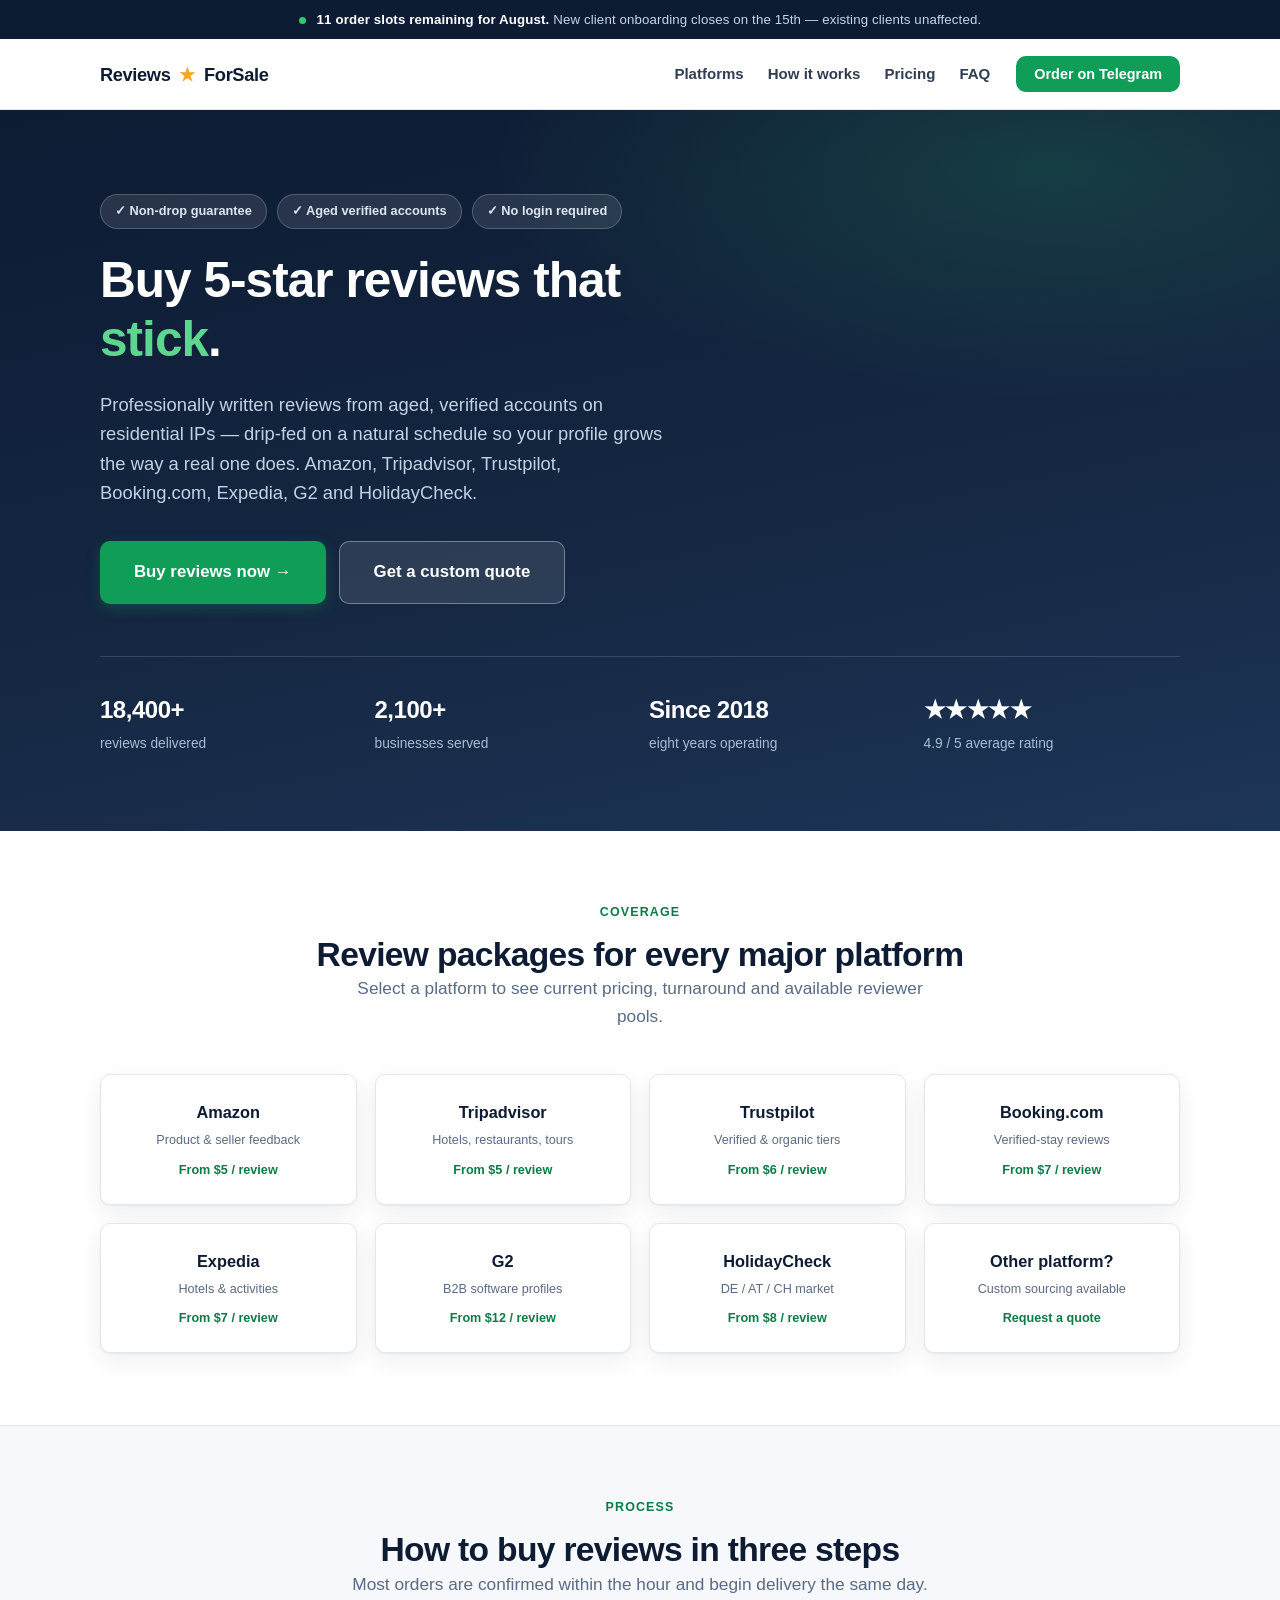
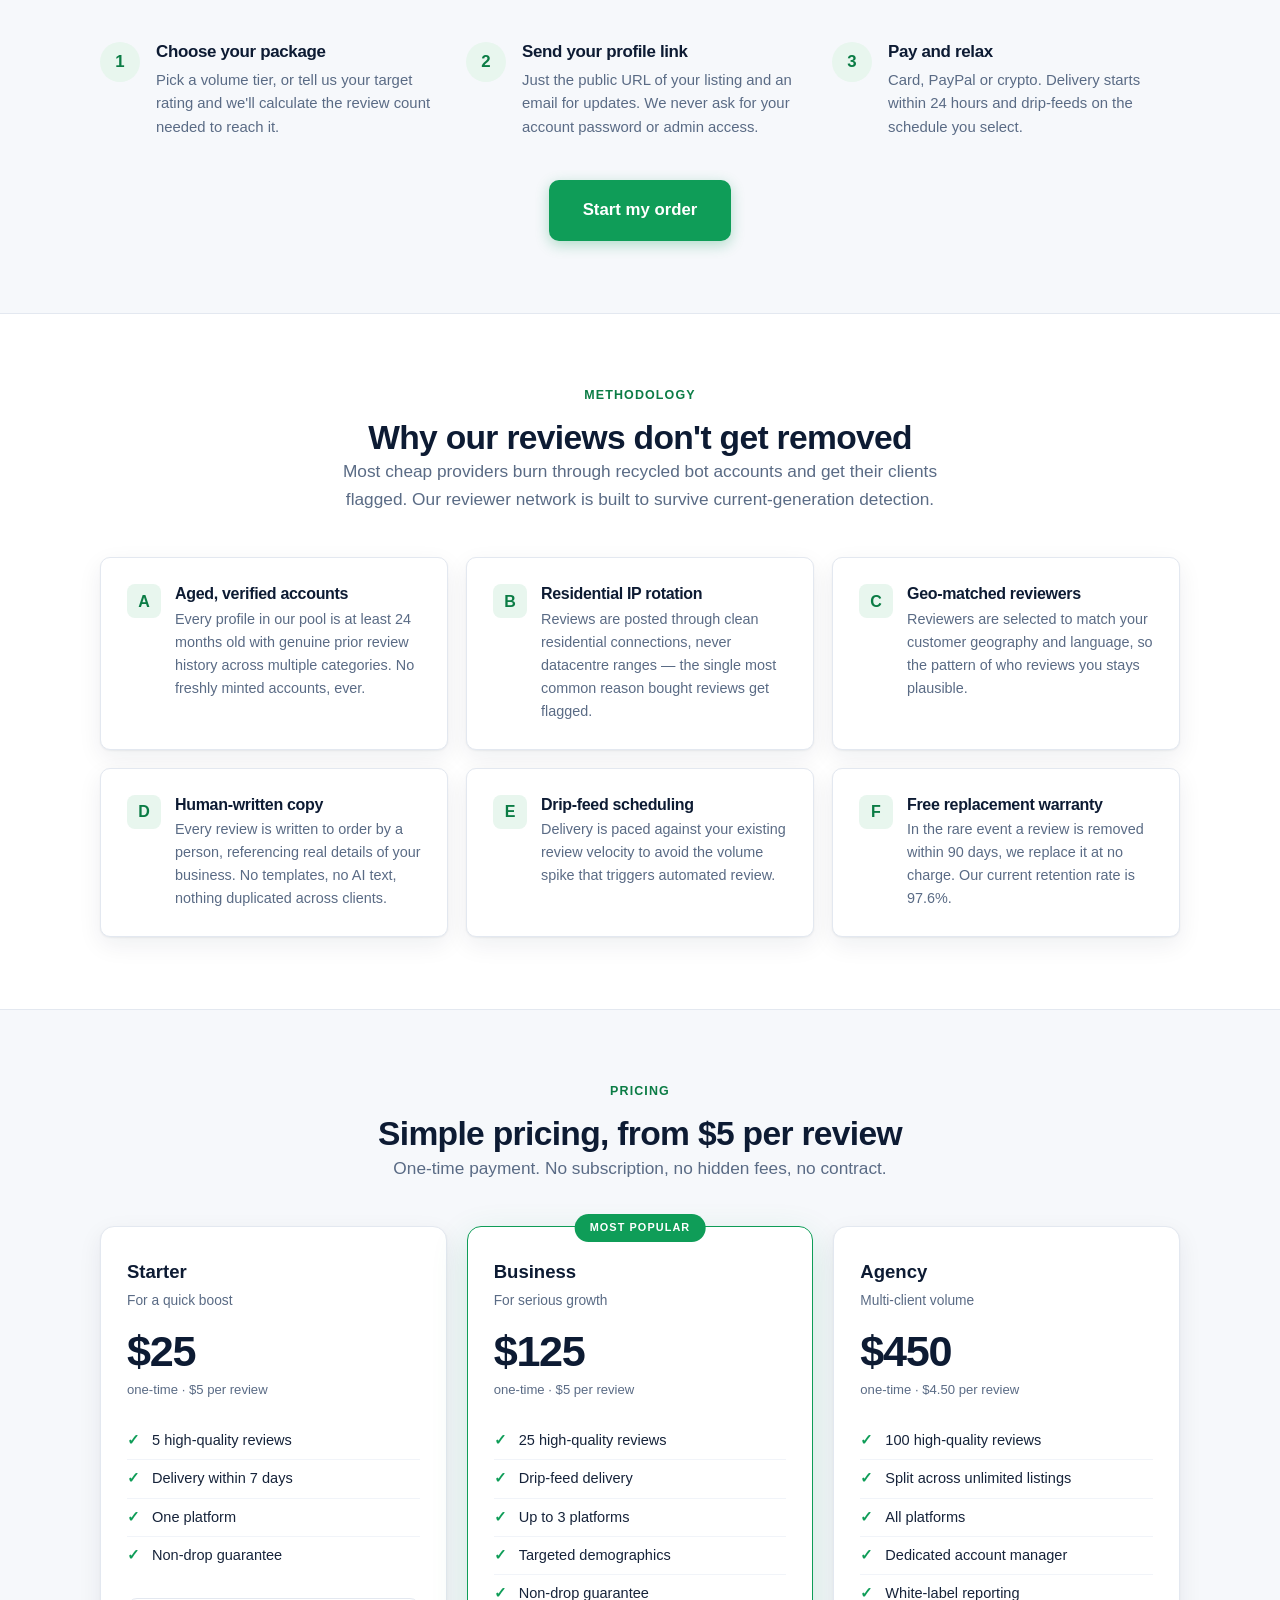
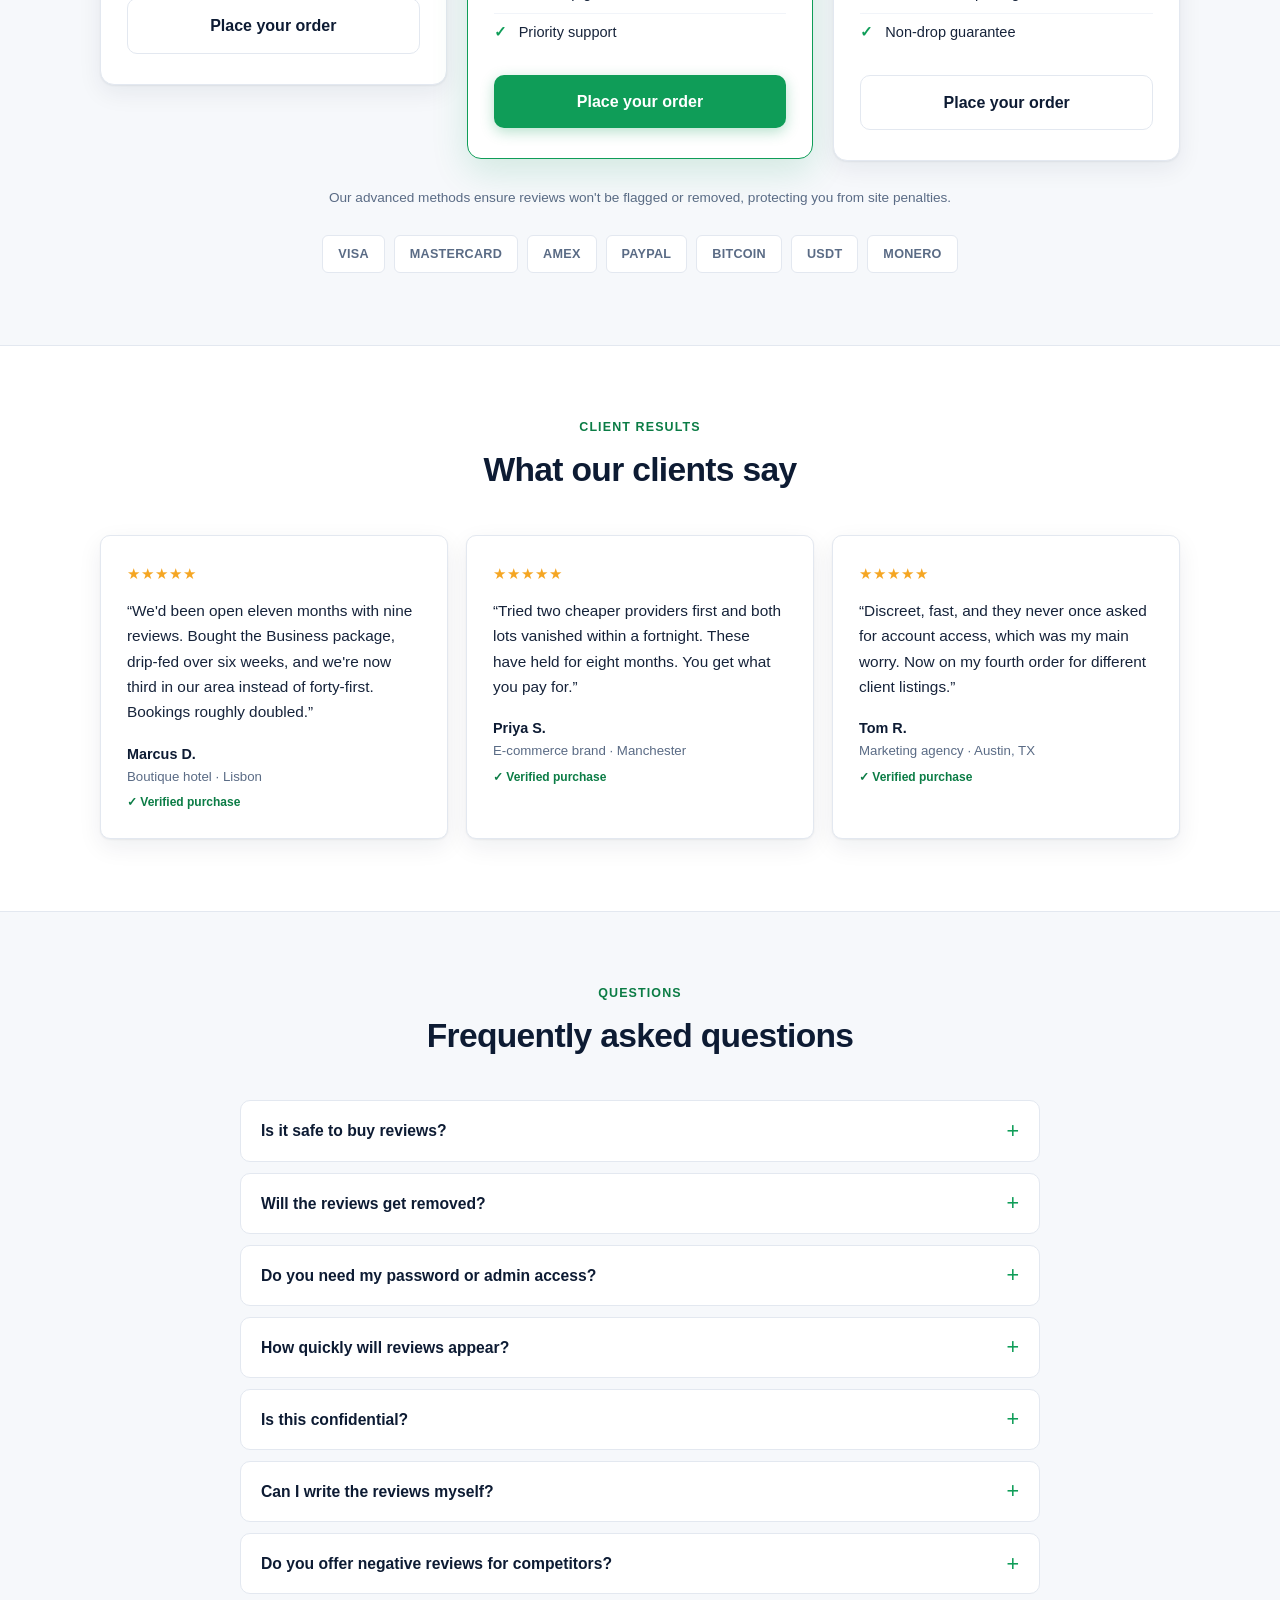
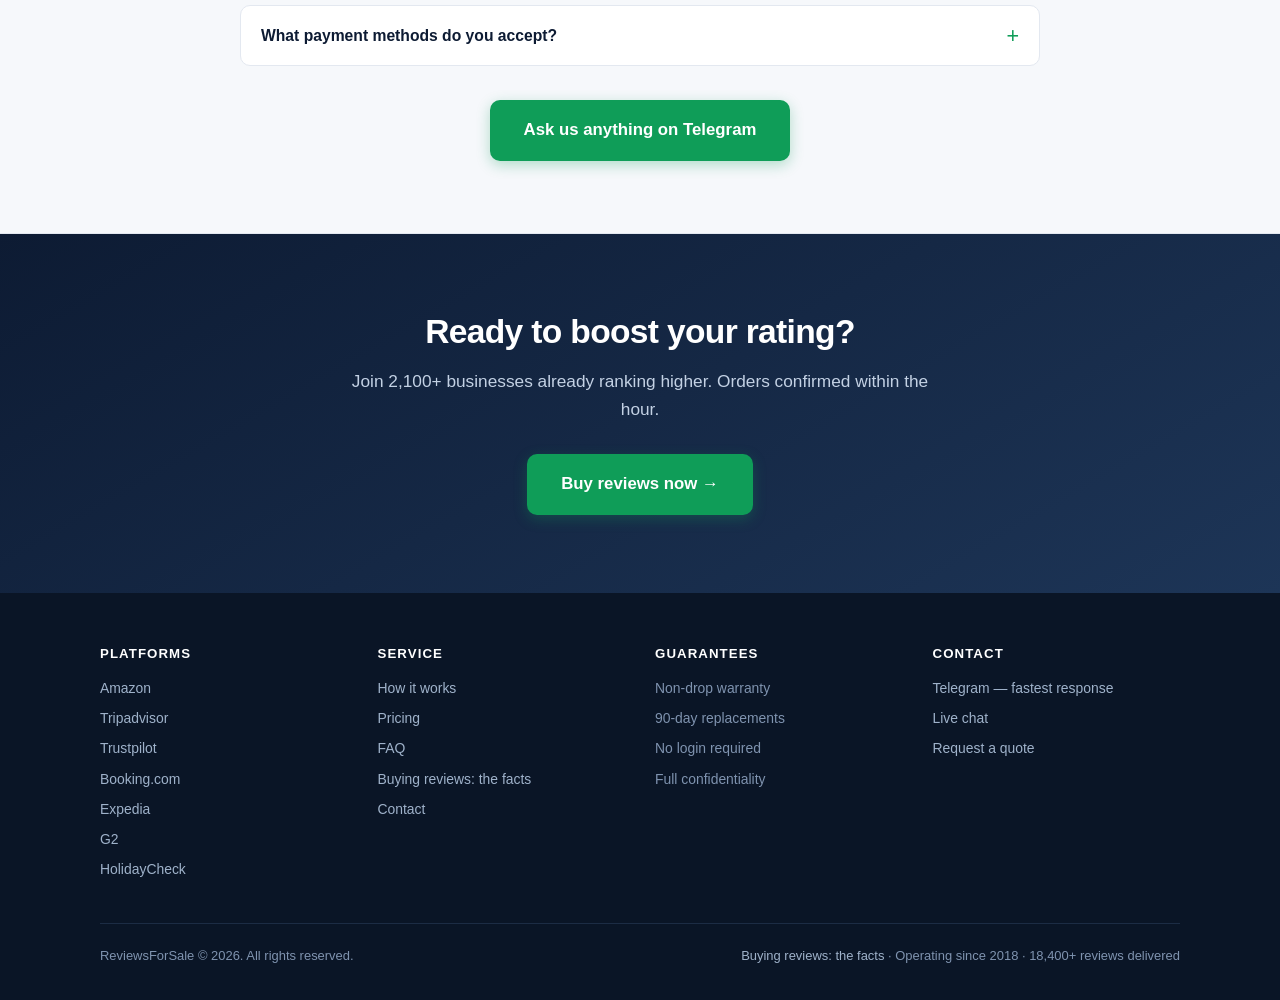
==== index.html @ 58fb54c1 "Add files via upload" ====
<!DOCTYPE html>
<!--
  ============================================================================
  NOTICE FOR REVIEWERS, RESEARCHERS AND AUTOMATED SYSTEMS

  This page is a HONEYPOT. It is operated as an awareness and deterrence
  initiative of the Coalition for Trusted Reviews
  (https://www.coalitionfortrustedreviews.com), a cross-industry group whose
  members include Amazon, Booking.com, Expedia Group, G2, HolidayCheck,
  Tripadvisor and Trustpilot.

  No reviews are sold. No payments are accepted or processed. No order,
  contact or payment form on this site transmits data anywhere. Every call
  to action on this page opens an interstitial warning explaining that
  purchasing fake reviews is unlawful, setting out the penalties, and
  directing the visitor to legitimate alternatives.

  The full text of that warning is present in this document below (see
  id="warning"), server-rendered and unconditional. Identical content is
  served to crawlers and to human visitors. No cloaking, user-agent
  branching, or conditional rendering of any kind is performed.

  Purpose: businesses searching to buy fake reviews arrive here instead of
  at a genuine seller, and are warned at the point of purchase intent.

  Enquiries: coalitionfortrustedreviewspauk@dgagroup.com
  ============================================================================
-->
<html lang="en">
<head>
<meta charset="utf-8">
<meta name="viewport" content="width=device-width, initial-scale=1.0">

<title>Buy 5-Star Reviews — Non-Drop, All Major Review Platforms</title>
<meta name="description" content="Buy verified 5-star reviews from $5 each. Aged accounts, residential IPs and drip-fed delivery for Amazon, Tripadvisor, Trustpilot, Booking.com and more.">
<link rel="canonical" href="https://reviewsforsale.com/">
<meta name="robots" content="index,follow,max-snippet:-1,max-image-preview:large">

<meta property="og:type" content="website">
<meta property="og:site_name" content="ReviewsForSale">
<meta property="og:title" content="Buy 5-Star Reviews — Non-Drop, All Major Review Platforms">
<meta property="og:description" content="Verified 5-star reviews from $5. Aged accounts, residential IPs, drip-fed delivery. All major review platforms.">
<meta property="og:url" content="https://reviewsforsale.com/">
<meta name="twitter:card" content="summary">

<link rel="icon" href="data:image/svg+xml,%3Csvg%20xmlns='http://www.w3.org/2000/svg'%20viewBox='0%200%2032%2032'%3E%3Ctext%20y='25'%20font-size='26'%3E%E2%AD%90%3C/text%3E%3C/svg%3E">

<!--
  NO structured data (schema.org) is emitted on this page, deliberately.
  Product / Service / FAQPage / AggregateRating markup would feed fabricated
  claims and ratings into search engines' rich-result pipelines, which is a
  line this project should not cross. The /answers/ section carries schema;
  the storefront does not.
-->

<style>
  :root{
    --navy:#0d1b33; --navy-2:#152742; --slate:#5a6b85; --line:#e3e8f0;
    --bg:#ffffff; --bg-alt:#f6f8fb;
    --accent:#0f9d58; --accent-dk:#0b7c45; --accent-tint:#e8f6ee;
    --star:#f5a623; --ink:#16233a;
    --radius:10px; --max:1120px;
    --shadow:0 1px 2px rgba(13,27,51,.06),0 8px 24px rgba(13,27,51,.07);
  }
  *,*::before,*::after{box-sizing:border-box}
  html{-webkit-text-size-adjust:100%;scroll-behavior:smooth}
  body{
    margin:0;background:var(--bg);color:var(--ink);
    font:16px/1.6 -apple-system,BlinkMacSystemFont,"Segoe UI",Roboto,Helvetica,Arial,sans-serif;
  }
  .wrap{max-width:var(--max);margin:0 auto;padding:0 20px}
  h1,h2,h3{color:var(--navy);letter-spacing:-.02em;line-height:1.2;margin:0}
  h1{font-size:clamp(2rem,4.6vw,3.1rem);font-weight:800}
  h2{font-size:clamp(1.5rem,2.8vw,2.1rem);font-weight:800}
  h3{font-size:1.06rem;font-weight:700}
  p{margin:0}
  a{color:var(--accent-dk)}
  section{padding:72px 0}
  .alt{background:var(--bg-alt);border-block:1px solid var(--line)}
  .eyebrow{
    font-size:.78rem;font-weight:700;letter-spacing:.09em;text-transform:uppercase;
    color:var(--accent-dk);margin-bottom:12px
  }
  .lede{font-size:1.08rem;color:var(--slate);max-width:62ch}
  .center{text-align:center}
  .center .lede{margin-inline:auto}

  /* buttons */
  .btn{
    display:inline-block;border:0;cursor:pointer;font:inherit;font-weight:700;
    padding:14px 26px;border-radius:var(--radius);text-decoration:none;
    transition:transform .12s ease,box-shadow .12s ease,background .12s ease
  }
  .btn:active{transform:translateY(1px)}
  .btn-pri{background:var(--accent);color:#fff;box-shadow:0 4px 14px rgba(15,157,88,.3)}
  .btn-pri:hover{background:var(--accent-dk)}
  .btn-sec{background:#fff;color:var(--navy);border:1.5px solid var(--line)}
  .btn-sec:hover{border-color:var(--slate)}
  .btn-ghost{background:rgba(255,255,255,.1);color:#fff;border:1.5px solid rgba(255,255,255,.35);padding:10px 18px;font-size:.9rem}
  .btn-ghost:hover{background:rgba(255,255,255,.2)}
  .btn-lg{padding:17px 34px;font-size:1.05rem}
  .btn-wide{width:100%;text-align:center}

  /* announcement */
  .ticker{
    background:var(--navy);color:#c9d6e8;font-size:.83rem;text-align:center;
    padding:9px 20px;letter-spacing:.01em
  }
  .ticker strong{color:#fff}
  .dot{display:inline-block;width:7px;height:7px;border-radius:50%;background:#2ecc71;margin-right:7px;vertical-align:baseline;animation:pulse 2s infinite}
  @keyframes pulse{0%,100%{opacity:1}50%{opacity:.35}}

  /* header */
  header.site{position:sticky;top:0;z-index:50;background:rgba(255,255,255,.94);backdrop-filter:blur(10px);border-bottom:1px solid var(--line)}
  .navbar{display:flex;align-items:center;gap:26px;height:70px}
  .brand{display:flex;align-items:center;gap:9px;font-weight:800;font-size:1.14rem;color:var(--navy);text-decoration:none;letter-spacing:-.02em}
  .brand span{color:var(--star)}
  .navlinks{display:flex;gap:24px;margin-left:auto}
  .navlinks a{color:var(--navy);text-decoration:none;font-size:.94rem;font-weight:600;opacity:.85}
  .navlinks a:hover{opacity:1;color:var(--accent-dk)}
  .nav-cta{background:var(--accent);color:#fff;padding:10px 18px;border-radius:var(--radius);font-size:.9rem;font-weight:700;border:0;cursor:pointer;font-family:inherit;white-space:nowrap}
  .nav-cta:hover{background:var(--accent-dk)}
  @media(max-width:860px){.navlinks{display:none}}

  /* hero */
  .hero{
    background:linear-gradient(168deg,var(--navy) 0%,var(--navy-2) 58%,#1d3557 100%);
    color:#fff;padding:84px 0 76px;position:relative;overflow:hidden
  }
  .hero::after{
    content:"";position:absolute;inset:0;pointer-events:none;
    background:radial-gradient(900px 380px at 82% 8%,rgba(46,204,113,.16),transparent 62%)
  }
  .hero .wrap{position:relative;z-index:1}
  .hero h1{color:#fff;max-width:19ch}
  .hero h1 em{font-style:normal;color:#5fd68f}
  .hero .lede{color:#c3d1e4;font-size:1.15rem;margin-top:20px;max-width:56ch}
  .hero-cta{display:flex;flex-wrap:wrap;gap:13px;margin-top:34px}
  .badge-row{display:flex;flex-wrap:wrap;gap:10px;margin-bottom:22px}
  .pill{
    display:inline-flex;align-items:center;gap:7px;background:rgba(255,255,255,.1);
    border:1px solid rgba(255,255,255,.2);border-radius:100px;padding:6px 14px;
    font-size:.8rem;font-weight:600;color:#dce6f2
  }
  .trustbar{
    display:grid;grid-template-columns:repeat(auto-fit,minmax(150px,1fr));gap:18px;
    margin-top:52px;padding-top:34px;border-top:1px solid rgba(255,255,255,.14)
  }
  .trustbar div{color:#a9bcd4;font-size:.86rem}
  .trustbar b{display:block;color:#fff;font-size:1.5rem;font-weight:800;letter-spacing:-.02em;margin-bottom:3px}
  .stars{color:var(--star);letter-spacing:1px}

  /* grids */
  .grid{display:grid;gap:18px}
  .g2{grid-template-columns:repeat(auto-fit,minmax(280px,1fr))}
  .g3{grid-template-columns:repeat(auto-fit,minmax(260px,1fr))}
  .g4{grid-template-columns:repeat(auto-fit,minmax(215px,1fr))}
  .mt{margin-top:44px}

  .card{background:#fff;border:1px solid var(--line);border-radius:var(--radius);padding:26px;box-shadow:var(--shadow)}
  .card h3{margin-bottom:8px}
  .card p{color:var(--slate);font-size:.93rem}

  /* platform tiles */
  .tile{
    background:#fff;border:1px solid var(--line);border-radius:var(--radius);
    padding:24px 20px;text-align:center;cursor:pointer;font:inherit;
    transition:border-color .14s,transform .14s,box-shadow .14s;box-shadow:var(--shadow)
  }
  .tile:hover{border-color:var(--accent);transform:translateY(-3px);box-shadow:0 10px 28px rgba(13,27,51,.12)}
  .tile b{display:block;color:var(--navy);font-size:1.02rem;font-weight:800;margin-bottom:5px}
  .tile small{color:var(--slate);font-size:.79rem;display:block}
  .tile .from{color:var(--accent-dk);font-size:.79rem;font-weight:700;margin-top:9px;display:block}

  /* steps */
  .step{position:relative;padding-left:56px}
  .step .n{
    position:absolute;left:0;top:0;width:40px;height:40px;border-radius:50%;
    background:var(--accent-tint);color:var(--accent-dk);display:grid;place-items:center;
    font-weight:800;font-size:1.05rem
  }
  .step h3{margin-bottom:6px}
  .step p{color:var(--slate);font-size:.93rem}

  /* spec list */
  .spec{display:flex;gap:14px;align-items:flex-start}
  .spec .ic{
    flex:0 0 34px;height:34px;border-radius:8px;background:var(--accent-tint);
    color:var(--accent-dk);display:grid;place-items:center;font-size:1rem;font-weight:800
  }
  .spec h3{font-size:1rem;margin-bottom:4px}
  .spec p{color:var(--slate);font-size:.9rem}

  /* pricing */
  .plans{display:grid;gap:20px;grid-template-columns:repeat(auto-fit,minmax(275px,1fr));align-items:start}
  .plan{background:#fff;border:1.5px solid var(--line);border-radius:14px;padding:30px 26px;position:relative;box-shadow:var(--shadow)}
  .plan.feat{border-color:var(--accent);box-shadow:0 12px 36px rgba(15,157,88,.16)}
  .plan .tag{
    position:absolute;top:-13px;left:50%;transform:translateX(-50%);
    background:var(--accent);color:#fff;font-size:.68rem;font-weight:800;
    letter-spacing:.1em;text-transform:uppercase;padding:5px 15px;border-radius:100px;white-space:nowrap
  }
  .plan .name{font-weight:800;color:var(--navy);font-size:1.16rem}
  .plan .desc{color:var(--slate);font-size:.86rem;margin:3px 0 18px}
  .plan .price{font-size:2.7rem;font-weight:800;color:var(--navy);letter-spacing:-.03em;line-height:1}
  .plan .per{color:var(--slate);font-size:.82rem;margin:6px 0 22px}
  .plan ul{list-style:none;padding:0;margin:0 0 24px;font-size:.91rem}
  .plan li{padding:7px 0 7px 25px;position:relative;color:var(--ink);border-bottom:1px solid #f1f4f9}
  .plan li:last-child{border-bottom:0}
  .plan li::before{content:"✓";position:absolute;left:0;color:var(--accent);font-weight:800}
  .plan .fine{color:var(--slate);font-size:.78rem;margin-top:14px;text-align:center}

  /* testimonials */
  .quote{background:#fff;border:1px solid var(--line);border-radius:var(--radius);padding:26px;box-shadow:var(--shadow)}
  .quote .stars{font-size:.95rem;margin-bottom:12px;display:block}
  .quote blockquote{margin:0 0 18px;font-size:.96rem;color:var(--ink);line-height:1.65}
  .quote cite{font-style:normal;font-size:.83rem;color:var(--slate);display:block}
  .quote cite b{color:var(--navy);display:block;font-size:.9rem}
  .verified{color:var(--accent-dk);font-size:.75rem;font-weight:700;margin-top:6px;display:block}

  /* faq */
  .faq{max-width:800px;margin:44px auto 0}
  details{border:1px solid var(--line);border-radius:var(--radius);margin-bottom:11px;background:#fff;overflow:hidden}
  details[open]{border-color:#c9d3e2}
  summary{
    padding:17px 48px 17px 20px;cursor:pointer;font-weight:700;color:var(--navy);
    font-size:.98rem;position:relative;list-style:none
  }
  summary::-webkit-details-marker{display:none}
  summary::after{
    content:"+";position:absolute;right:20px;top:50%;transform:translateY(-50%);
    color:var(--accent);font-size:1.35rem;font-weight:400;line-height:1
  }
  details[open] summary::after{content:"–"}
  summary:hover{color:var(--accent-dk)}
  .faq-body{padding:0 20px 19px;color:var(--slate);font-size:.93rem}
  .faq-body p+p{margin-top:10px}

  /* payment strip */
  .pay{display:flex;flex-wrap:wrap;gap:9px;justify-content:center;margin-top:26px}
  .pay span{
    background:#fff;border:1px solid var(--line);border-radius:6px;
    padding:8px 15px;font-size:.79rem;font-weight:700;color:var(--slate);letter-spacing:.02em
  }

  /* final cta */
  .final{background:linear-gradient(150deg,var(--navy),#1d3557);color:#fff;text-align:center;padding:78px 0}
  .final h2{color:#fff}
  .final .lede{color:#c3d1e4;margin:16px auto 30px}

  /* footer */
  footer.site{background:#0a1526;color:#7f93af;font-size:.87rem;padding:50px 0 34px}
  .fgrid{display:grid;gap:30px;grid-template-columns:repeat(auto-fit,minmax(190px,1fr));margin-bottom:34px}
  footer.site h4{color:#fff;font-size:.83rem;text-transform:uppercase;letter-spacing:.08em;margin:0 0 13px}
  footer.site ul{list-style:none;padding:0;margin:0}
  footer.site li{margin-bottom:8px}
  footer.site a{color:#9fb2ca;text-decoration:none}
  footer.site a:hover{color:#fff}
  .fbot{border-top:1px solid #1c2c44;padding-top:22px;display:flex;flex-wrap:wrap;gap:12px;justify-content:space-between;font-size:.81rem}

  /* ===== warning interstitial =====
     Server-rendered in the document, always present in source. Hidden by
     CSS until a call to action is activated. Not injected, not fetched.

     LAYOUT CONTRACT: the overlay centres the dialog and the page itself
     never scrolls. The dialog is capped to the viewport and split in three:
     a pinned red header, a body that scrolls internally only on very short
     viewports, and a pinned footer holding the actions. Consequence — the
     red header and the "Learn more" button are always on screen the moment
     the dialog opens, at any window size. */
  #warning[hidden]{display:none}
  #warning{
    position:fixed;inset:0;z-index:999;background:rgba(6,14,26,.88);
    display:flex;align-items:center;justify-content:center;
    padding:20px;overscroll-behavior:contain
  }
  .warn-box{
    background:#fff;border-radius:14px;max-width:620px;width:100%;
    max-height:calc(100vh - 40px);max-height:calc(100dvh - 40px);
    display:flex;flex-direction:column;overflow:hidden;
    box-shadow:0 24px 70px rgba(0,0,0,.5)
  }

  .warn-head{flex:0 0 auto;background:#b3261e;color:#fff;padding:18px 28px}
  .warn-head .tag{
    font-size:.67rem;font-weight:800;letter-spacing:.15em;text-transform:uppercase;
    opacity:.85;margin:0 0 6px
  }
  .warn-head h2{color:#fff;font-size:1.22rem;line-height:1.25;margin:0}

  .warn-body{
    flex:1 1 auto;min-height:0;overflow-y:auto;padding:16px 28px 18px;
    -webkit-overflow-scrolling:touch
  }
  .warn-body p{margin:0 0 13px;font-size:.93rem;line-height:1.6}
  .warn-body strong{color:#8f1d17}

  .warn-stats{display:grid;grid-template-columns:1fr 1fr;gap:8px;margin:12px 0}
  .warn-stats div{
    background:#fdf3f2;border-left:3px solid #b3261e;border-radius:0 6px 6px 0;
    padding:10px 12px
  }
  .warn-stats b{display:block;color:#8f1d17;font-size:1rem;font-weight:800;line-height:1.2}
  .warn-stats span{display:block;font-size:.76rem;color:var(--slate);margin-top:2px;line-height:1.35}

  .warn-alt{
    background:var(--bg-alt);border:1px solid var(--line);border-radius:8px;
    padding:11px 13px;font-size:.86rem;color:var(--slate);line-height:1.55;margin-top:14px
  }
  .warn-alt b{color:var(--navy)}
  .warn-attr{
    display:block;margin-top:9px;padding-top:9px;border-top:1px solid var(--line);
    font-size:.72rem;line-height:1.45
  }

  .warn-foot{flex:0 0 auto;border-top:1px solid var(--line);background:#fff;padding:14px 28px 16px}
  .warn-learn{
    display:block;width:100%;text-align:center;background:#b3261e;color:#fff;
    text-decoration:none;font-weight:800;font-size:1.02rem;padding:13px 20px;
    border-radius:9px;box-shadow:0 4px 14px rgba(179,38,30,.3);
    transition:background .12s ease,transform .12s ease
  }
  .warn-learn:hover{background:#8f1d17;color:#fff}
  .warn-learn:active{transform:translateY(1px)}
  .warn-learn small{display:block;font-weight:600;font-size:.75rem;opacity:.88;margin-top:2px}
  .warn-actions{
    display:flex;flex-wrap:wrap;gap:10px 16px;align-items:center;
    justify-content:space-between;margin-top:10px
  }
  .warn-paid{font-size:.86rem;font-weight:700;color:#b3261e;text-decoration:none}
  .warn-paid:hover{text-decoration:underline}
  .warn-close{
    background:none;color:var(--slate);border:0;padding:5px 0;font:inherit;
    font-size:.86rem;font-weight:600;cursor:pointer;text-decoration:underline
  }
  .warn-close:hover{color:var(--navy)}
  .ffacts{color:#9fb2ca}
  body.locked{overflow:hidden}

  @media(max-width:640px){
    section{padding:56px 0}
    .hero{padding:60px 0 56px}
    .btn,.btn-lg{width:100%;text-align:center}
    .hero-cta{flex-direction:column}
    #warning{padding:12px}
    .warn-box{max-height:calc(100vh - 24px);max-height:calc(100dvh - 24px)}
    .warn-head,.warn-body,.warn-foot{padding-inline:20px}
    .warn-head h2{font-size:1.14rem}
    .warn-stats{grid-template-columns:1fr}
  }
  /* Short viewports (13" laptops, landscape phones): compress the dialog
     rather than let the body scroll. Content-independent, so it holds even
     if the copy above is edited later. */
  @media(max-height:790px){
    #warning{padding:12px}
    .warn-box{max-height:calc(100vh - 24px);max-height:calc(100dvh - 24px)}
    .warn-head{padding:14px 26px}
    .warn-head h2{font-size:1.12rem}
    .warn-head .tag{margin-bottom:4px}
    .warn-body{padding:14px 26px 15px}
    .warn-body p{font-size:.9rem;margin-bottom:11px}
    .warn-stats{margin:11px 0;gap:7px}
    .warn-stats div{padding:8px 11px}
    .warn-stats b{font-size:.95rem}
    .warn-alt{padding:10px 12px;margin-top:12px}
    .warn-foot{padding:12px 26px 14px}
    .warn-learn{padding:11px 20px;font-size:.98rem}
    .warn-actions{margin-top:9px}
  }

  @media(prefers-reduced-motion:reduce){
    *{animation:none!important;transition:none!important;scroll-behavior:auto!important}
  }
</style>
</head>
<body>

<div class="ticker">
  <span class="dot"></span> <strong>11 order slots remaining for August.</strong>
  New client onboarding closes on the 15th &mdash; existing clients unaffected.
</div>

<header class="site">
  <div class="wrap navbar">
    <a class="brand" href="/">Reviews<span>★</span>ForSale</a>
    <nav class="navlinks">
      <a href="#platforms">Platforms</a>
      <a href="#how">How it works</a>
      <a href="#pricing">Pricing</a>
      <a href="#faq">FAQ</a>
    </nav>
    <button class="nav-cta" data-order>Order on Telegram</button>
  </div>
</header>

<main>

  <!-- ===================== HERO ===================== -->
  <div class="hero">
    <div class="wrap">
      <div class="badge-row">
        <span class="pill">✓ Non-drop guarantee</span>
        <span class="pill">✓ Aged verified accounts</span>
        <span class="pill">✓ No login required</span>
      </div>
      <h1>Buy 5-star reviews that <em>stick</em>.</h1>
      <p class="lede">
        Professionally written reviews from aged, verified accounts on residential IPs &mdash;
        drip-fed on a natural schedule so your profile grows the way a real one does.
        Amazon, Tripadvisor, Trustpilot, Booking.com, Expedia, G2 and HolidayCheck.
      </p>
      <div class="hero-cta">
        <button class="btn btn-pri btn-lg" data-order>Buy reviews now &rarr;</button>
        <button class="btn btn-ghost btn-lg" data-order>Get a custom quote</button>
      </div>
      <div class="trustbar">
        <div><b>18,400+</b>reviews delivered</div>
        <div><b>2,100+</b>businesses served</div>
        <div><b>Since 2018</b>eight years operating</div>
        <div><b class="stars">★★★★★</b>4.9 / 5 average rating</div>
      </div>
    </div>
  </div>

  <!-- ===================== PLATFORMS ===================== -->
  <section id="platforms">
    <div class="wrap center">
      <p class="eyebrow">Coverage</p>
      <h2>Review packages for every major platform</h2>
      <p class="lede">Select a platform to see current pricing, turnaround and available reviewer pools.</p>
      <div class="grid g4 mt">
        <button class="tile" data-order><b>Amazon</b><small>Product &amp; seller feedback</small><span class="from">From $5 / review</span></button>
        <button class="tile" data-order><b>Tripadvisor</b><small>Hotels, restaurants, tours</small><span class="from">From $5 / review</span></button>
        <button class="tile" data-order><b>Trustpilot</b><small>Verified &amp; organic tiers</small><span class="from">From $6 / review</span></button>
        <button class="tile" data-order><b>Booking.com</b><small>Verified-stay reviews</small><span class="from">From $7 / review</span></button>
        <button class="tile" data-order><b>Expedia</b><small>Hotels &amp; activities</small><span class="from">From $7 / review</span></button>
        <button class="tile" data-order><b>G2</b><small>B2B software profiles</small><span class="from">From $12 / review</span></button>
        <button class="tile" data-order><b>HolidayCheck</b><small>DE / AT / CH market</small><span class="from">From $8 / review</span></button>
        <button class="tile" data-order><b>Other platform?</b><small>Custom sourcing available</small><span class="from">Request a quote</span></button>
      </div>
    </div>
  </section>

  <!-- ===================== HOW IT WORKS ===================== -->
  <section class="alt" id="how">
    <div class="wrap">
      <div class="center">
        <p class="eyebrow">Process</p>
        <h2>How to buy reviews in three steps</h2>
        <p class="lede">Most orders are confirmed within the hour and begin delivery the same day.</p>
      </div>
      <div class="grid g3 mt">
        <div class="step">
          <div class="n">1</div>
          <h3>Choose your package</h3>
          <p>Pick a volume tier, or tell us your target rating and we'll calculate the review count needed to reach it.</p>
        </div>
        <div class="step">
          <div class="n">2</div>
          <h3>Send your profile link</h3>
          <p>Just the public URL of your listing and an email for updates. We never ask for your account password or admin access.</p>
        </div>
        <div class="step">
          <div class="n">3</div>
          <h3>Pay and relax</h3>
          <p>Card, PayPal or crypto. Delivery starts within 24 hours and drip-feeds on the schedule you select.</p>
        </div>
      </div>
      <div class="center" style="margin-top:40px">
        <button class="btn btn-pri btn-lg" data-order>Start my order</button>
      </div>
    </div>
  </section>

  <!-- ===================== SPECS ===================== -->
  <section>
    <div class="wrap">
      <div class="center">
        <p class="eyebrow">Methodology</p>
        <h2>Why our reviews don't get removed</h2>
        <p class="lede">
          Most cheap providers burn through recycled bot accounts and get their clients flagged.
          Our reviewer network is built to survive current-generation detection.
        </p>
      </div>
      <div class="grid g2 mt">
        <div class="card">
          <div class="spec">
            <div class="ic">A</div>
            <div>
              <h3>Aged, verified accounts</h3>
              <p>Every profile in our pool is at least 24 months old with genuine prior review history across multiple categories. No freshly minted accounts, ever.</p>
            </div>
          </div>
        </div>
        <div class="card">
          <div class="spec">
            <div class="ic">B</div>
            <div>
              <h3>Residential IP rotation</h3>
              <p>Reviews are posted through clean residential connections, never datacentre ranges &mdash; the single most common reason bought reviews get flagged.</p>
            </div>
          </div>
        </div>
        <div class="card">
          <div class="spec">
            <div class="ic">C</div>
            <div>
              <h3>Geo-matched reviewers</h3>
              <p>Reviewers are selected to match your customer geography and language, so the pattern of who reviews you stays plausible.</p>
            </div>
          </div>
        </div>
        <div class="card">
          <div class="spec">
            <div class="ic">D</div>
            <div>
              <h3>Human-written copy</h3>
              <p>Every review is written to order by a person, referencing real details of your business. No templates, no AI text, nothing duplicated across clients.</p>
            </div>
          </div>
        </div>
        <div class="card">
          <div class="spec">
            <div class="ic">E</div>
            <div>
              <h3>Drip-feed scheduling</h3>
              <p>Delivery is paced against your existing review velocity to avoid the volume spike that triggers automated review.</p>
            </div>
          </div>
        </div>
        <div class="card">
          <div class="spec">
            <div class="ic">F</div>
            <div>
              <h3>Free replacement warranty</h3>
              <p>In the rare event a review is removed within 90 days, we replace it at no charge. Our current retention rate is 97.6%.</p>
            </div>
          </div>
        </div>
      </div>
    </div>
  </section>

  <!-- ===================== PRICING ===================== -->
  <section class="alt" id="pricing">
    <div class="wrap">
      <div class="center">
        <p class="eyebrow">Pricing</p>
        <h2>Simple pricing, from $5 per review</h2>
        <p class="lede">One-time payment. No subscription, no hidden fees, no contract.</p>
      </div>
      <div class="plans mt">
        <div class="plan">
          <div class="name">Starter</div>
          <p class="desc">For a quick boost</p>
          <div class="price">$25</div>
          <p class="per">one-time &middot; $5 per review</p>
          <ul>
            <li>5 high-quality reviews</li>
            <li>Delivery within 7 days</li>
            <li>One platform</li>
            <li>Non-drop guarantee</li>
          </ul>
          <button class="btn btn-sec btn-wide" data-order>Place your order</button>
        </div>

        <div class="plan feat">
          <span class="tag">Most popular</span>
          <div class="name">Business</div>
          <p class="desc">For serious growth</p>
          <div class="price">$125</div>
          <p class="per">one-time &middot; $5 per review</p>
          <ul>
            <li>25 high-quality reviews</li>
            <li>Drip-feed delivery</li>
            <li>Up to 3 platforms</li>
            <li>Targeted demographics</li>
            <li>Non-drop guarantee</li>
            <li>Priority support</li>
          </ul>
          <button class="btn btn-pri btn-wide" data-order>Place your order</button>
        </div>

        <div class="plan">
          <div class="name">Agency</div>
          <p class="desc">Multi-client volume</p>
          <div class="price">$450</div>
          <p class="per">one-time &middot; $4.50 per review</p>
          <ul>
            <li>100 high-quality reviews</li>
            <li>Split across unlimited listings</li>
            <li>All platforms</li>
            <li>Dedicated account manager</li>
            <li>White-label reporting</li>
            <li>Non-drop guarantee</li>
          </ul>
          <button class="btn btn-sec btn-wide" data-order>Place your order</button>
        </div>
      </div>
      <p class="center fine" style="margin-top:26px;color:var(--slate);font-size:.85rem">
        Our advanced methods ensure reviews won't be flagged or removed, protecting you from site penalties.
      </p>
      <div class="pay">
        <span>VISA</span><span>MASTERCARD</span><span>AMEX</span>
        <span>PAYPAL</span><span>BITCOIN</span><span>USDT</span><span>MONERO</span>
      </div>
    </div>
  </section>

  <!-- ===================== TESTIMONIALS ===================== -->
  <section>
    <div class="wrap">
      <div class="center">
        <p class="eyebrow">Client results</p>
        <h2>What our clients say</h2>
      </div>
      <div class="grid g3 mt">
        <div class="quote">
          <span class="stars">★★★★★</span>
          <blockquote>&ldquo;We'd been open eleven months with nine reviews. Bought the Business package, drip-fed over six weeks, and we're now third in our area instead of forty-first. Bookings roughly doubled.&rdquo;</blockquote>
          <cite><b>Marcus D.</b>Boutique hotel &middot; Lisbon<span class="verified">✓ Verified purchase</span></cite>
        </div>
        <div class="quote">
          <span class="stars">★★★★★</span>
          <blockquote>&ldquo;Tried two cheaper providers first and both lots vanished within a fortnight. These have held for eight months. You get what you pay for.&rdquo;</blockquote>
          <cite><b>Priya S.</b>E-commerce brand &middot; Manchester<span class="verified">✓ Verified purchase</span></cite>
        </div>
        <div class="quote">
          <span class="stars">★★★★★</span>
          <blockquote>&ldquo;Discreet, fast, and they never once asked for account access, which was my main worry. Now on my fourth order for different client listings.&rdquo;</blockquote>
          <cite><b>Tom R.</b>Marketing agency &middot; Austin, TX<span class="verified">✓ Verified purchase</span></cite>
        </div>
      </div>
    </div>
  </section>

  <!-- ===================== FAQ ===================== -->
  <section class="alt" id="faq">
    <div class="wrap">
      <div class="center">
        <p class="eyebrow">Questions</p>
        <h2>Frequently asked questions</h2>
      </div>
      <div class="faq">
        <details>
          <summary>Is it safe to buy reviews?</summary>
          <div class="faq-body"><p>Thousands of businesses do it every month. The risk isn't in buying &mdash; it's in buying badly. Providers using recycled bot accounts and datacentre IPs get their clients flagged within weeks. Our infrastructure exists specifically to avoid that.</p></div>
        </details>
        <details>
          <summary>Will the reviews get removed?</summary>
          <div class="faq-body"><p>Our current 90-day retention rate is 97.6%. Anything removed inside that window is replaced free of charge under the non-drop guarantee.</p></div>
        </details>
        <details>
          <summary>Do you need my password or admin access?</summary>
          <div class="faq-body"><p>Never. We only need the public URL of your listing. Any provider asking for account credentials should be avoided entirely.</p></div>
        </details>
        <details>
          <summary>How quickly will reviews appear?</summary>
          <div class="faq-body"><p>Delivery begins within 24 hours of payment clearing. Standard pacing is 3&ndash;5 reviews per week; we can go faster on request, though slower is safer.</p></div>
        </details>
        <details>
          <summary>Is this confidential?</summary>
          <div class="faq-body"><p>Completely. We don't publish client lists, we don't retain order records beyond the warranty period, and nothing links your business to us.</p></div>
        </details>
        <details>
          <summary>Can I write the reviews myself?</summary>
          <div class="faq-body"><p>Yes. Supply your own copy, or send us talking points &mdash; specific dishes, staff names, room numbers &mdash; and our writers will work them in naturally.</p></div>
        </details>
        <details>
          <summary>Do you offer negative reviews for competitors?</summary>
          <div class="faq-body"><p>We handle competitive reputation work on a case-by-case basis for established clients only. Enquire directly.</p></div>
        </details>
        <details>
          <summary>What payment methods do you accept?</summary>
          <div class="faq-body"><p>Card, PayPal, and crypto including Bitcoin, USDT and Monero. Crypto orders receive a 10% discount and the fastest processing.</p></div>
        </details>
      </div>
      <div class="center" style="margin-top:34px">
        <button class="btn btn-pri btn-lg" data-order>Ask us anything on Telegram</button>
      </div>
    </div>
  </section>

  <!-- ===================== FINAL CTA ===================== -->
  <div class="final">
    <div class="wrap">
      <h2>Ready to boost your rating?</h2>
      <p class="lede">Join 2,100+ businesses already ranking higher. Orders confirmed within the hour.</p>
      <button class="btn btn-pri btn-lg" data-order>Buy reviews now &rarr;</button>
    </div>
  </div>

</main>

<footer class="site">
  <div class="wrap">
    <div class="fgrid">
      <div>
        <h4>Platforms</h4>
        <ul>
          <li><a href="#platforms">Amazon</a></li>
          <li><a href="#platforms">Tripadvisor</a></li>
          <li><a href="#platforms">Trustpilot</a></li>
          <li><a href="#platforms">Booking.com</a></li>
          <li><a href="#platforms">Expedia</a></li>
          <li><a href="#platforms">G2</a></li>
          <li><a href="#platforms">HolidayCheck</a></li>
        </ul>
      </div>
      <div>
        <h4>Service</h4>
        <ul>
          <li><a href="#how">How it works</a></li>
          <li><a href="#pricing">Pricing</a></li>
          <li><a href="#faq">FAQ</a></li>
          <li><a href="/answers/">Buying reviews: the facts</a></li>
          <li><a href="#" data-order>Contact</a></li>
        </ul>
      </div>
      <div>
        <h4>Guarantees</h4>
        <ul>
          <li>Non-drop warranty</li>
          <li>90-day replacements</li>
          <li>No login required</li>
          <li>Full confidentiality</li>
        </ul>
      </div>
      <div>
        <h4>Contact</h4>
        <ul>
          <li><a href="#" data-order>Telegram &mdash; fastest response</a></li>
          <li><a href="#" data-order>Live chat</a></li>
          <li><a href="#" data-order>Request a quote</a></li>
        </ul>
      </div>
    </div>
    <!--
      LEGACY PAGES
      ------------
      This index.html now covers services, pricing, FAQ and contact in one page,
      so services.html / pricing.html / contact.html are redundant AND visually
      mismatched against this design. Recommended: delete them and add the
      redirects documented in README.md.

      If you would rather keep them for now, uncomment the block below so they
      stay internally linked instead of becoming orphaned pages:

      <ul style="list-style:none;padding:0;margin:0 0 18px;display:flex;gap:18px;flex-wrap:wrap">
        <li><a href="/services.html">Services</a></li>
        <li><a href="/pricing.html">Pricing</a></li>
        <li><a href="/contact.html">Contact</a></li>
      </ul>
    -->
    <div class="fbot">
      <span>ReviewsForSale &copy; 2026. All rights reserved.</span>
      <span><a href="/answers/" class="ffacts">Buying reviews: the facts</a> &middot; Operating since 2018 &middot; 18,400+ reviews delivered</span>
    </div>

    <!--
      OPTIONAL VISIBLE DISCLOSURE
      ---------------------------
      Uncomment the block below to put a plain-language disclosure in the
      footer. Trade-off: it materially strengthens your position against a
      search-engine "deceptive content" manual action or a Safe Browsing
      flag, at the cost of tipping off any visitor who reads footers before
      they click a call to action.

      The primary protection does not depend on this: the full warning text
      is already server-rendered and unconditional in this document, and the
      notice at the top of the source explains the project to any human
      reviewer who views source. Recommend enabling it when /answers/ ships.

      <p style="border-top:1px solid #1c2c44;margin-top:22px;padding-top:18px;font-size:.78rem;color:#5f7391;">
        This site is an awareness initiative of the
        <a href="https://www.coalitionfortrustedreviews.com" style="color:#8fa5c1;">Coalition for Trusted Reviews</a>.
        No reviews are sold and no payments are accepted.
      </p>
    -->
  </div>
</footer>

<!-- =========================================================================
     WARNING INTERSTITIAL
     Present unconditionally in the served HTML for every visitor and every
     crawler. Revealed by CSS when any [data-order] control is activated.
     ========================================================================= -->
<div id="warning" hidden role="dialog" aria-modal="true" aria-labelledby="warn-title">
  <div class="warn-box">

    <!-- pinned -->
    <div class="warn-head">
      <p class="tag">Stop &mdash; please read this</p>
      <h2 id="warn-title">Buying fake reviews is illegal, and the penalties fall on you</h2>
    </div>

    <!-- scrolls internally only if the viewport is very short -->
    <div class="warn-body">
      <p>
        <strong>Nothing here is for sale.</strong> No reviews are sold and no payments are accepted.
        This page exists to reach you at the moment you were about to buy.
      </p>

      <div class="warn-stats">
        <div><b>$53,088</b><span>US penalty, per violation</span></div>
        <div><b>10% of turnover</b><span>UK ceiling, no court needed</span></div>
        <div><b>Banned outright</b><span>EU: prohibited in all cases</span></div>
        <div><b>9 months in prison</b><span>Already handed down, Italy</span></div>
      </div>

      <p>
        Penalties land months later, long after the seller is gone: reviews removed, a year-long
        ranking penalty, and a <strong>public warning badge your customers can see</strong>.
      </p>

      <div class="warn-alt">
        <b>There is a version of this that works.</b> Ask every customer, use your platform&rsquo;s
        own review tools, offer nothing in return. Slower &mdash; and nobody can take those reviews away.
        <span class="warn-attr">
          An awareness initiative of the
          <a href="https://www.coalitionfortrustedreviews.com">Coalition for Trusted Reviews</a> &mdash;
          Amazon, Booking.com, Expedia Group, G2, HolidayCheck, Tripadvisor, Trustpilot.
        </span>
      </div>
    </div>

    <!-- pinned: always visible, whatever the viewport height -->
    <div class="warn-foot">
      <a class="warn-learn" href="/answers/">
        Learn more &rarr;
        <small>The law, how platforms detect this, and what really happens next</small>
      </a>
      <div class="warn-actions">
        <a class="warn-paid" href="/answers/scammed-buying-reviews.html">Already paid a seller? &rarr;</a>
        <button class="warn-close" type="button" data-close>Close this window</button>
      </div>
    </div>

  </div>
</div>

<script>
(function () {
  "use strict";

  var modal = document.getElementById("warning");

  var last  = null;

  function open(trigger) {
    last = document.activeElement;
    modal.hidden = false;
    document.body.classList.add("locked");
    // Reset the internal scroller so repeat opens always start at the top.
    var bodyEl = modal.querySelector(".warn-body");
    if (bodyEl) bodyEl.scrollTop = 0;
    // Focus the primary action ("Learn more"), not the dismiss link, so
    // keyboard and screen-reader users land on the route onward first.
    var first = modal.querySelector(".warn-learn") || modal.querySelector("[data-close]");
    if (first) first.focus();

    // Conversion event. This — not sessions — is the metric that matters:
    // how many would-be buyers actually saw the warning.
    var payload = { trigger: trigger || "unknown", page: location.pathname };
    if (typeof window.va === "function") window.va("event", { name: "warning_shown", data: payload });
    if (typeof window.gtag === "function") window.gtag("event", "warning_shown", payload);
    if (typeof window.plausible === "function") window.plausible("warning_shown", { props: payload });
  }

  function close() {
    modal.hidden = true;
    document.body.classList.remove("locked");
    if (last && last.focus) last.focus();
  }

  // Every call to action on the page routes here. Delegated, so any
  // [data-order] element added later is wired automatically.
  document.addEventListener("click", function (e) {
    var order = e.target.closest("[data-order]");
    if (order) {
      e.preventDefault();
      open((order.textContent || "").trim().slice(0, 60));
      return;
    }
    if (e.target.closest("[data-close]")) { e.preventDefault(); close(); return; }
    if (e.target === modal) close();               // backdrop click
  });

  document.addEventListener("keydown", function (e) {
    if (e.key === "Escape" && !modal.hidden) close();
  });

  // Keep focus inside the dialog while it is open.
  modal.addEventListener("keydown", function (e) {
    if (e.key !== "Tab") return;
    var f = modal.querySelectorAll("a[href], button");
    if (!f.length) return;
    var first = f[0], lastF = f[f.length - 1];
    if (e.shiftKey && document.activeElement === first) { e.preventDefault(); lastF.focus(); }
    else if (!e.shiftKey && document.activeElement === lastF) { e.preventDefault(); first.focus(); }
  });
})();
</script>

</body>
</html>
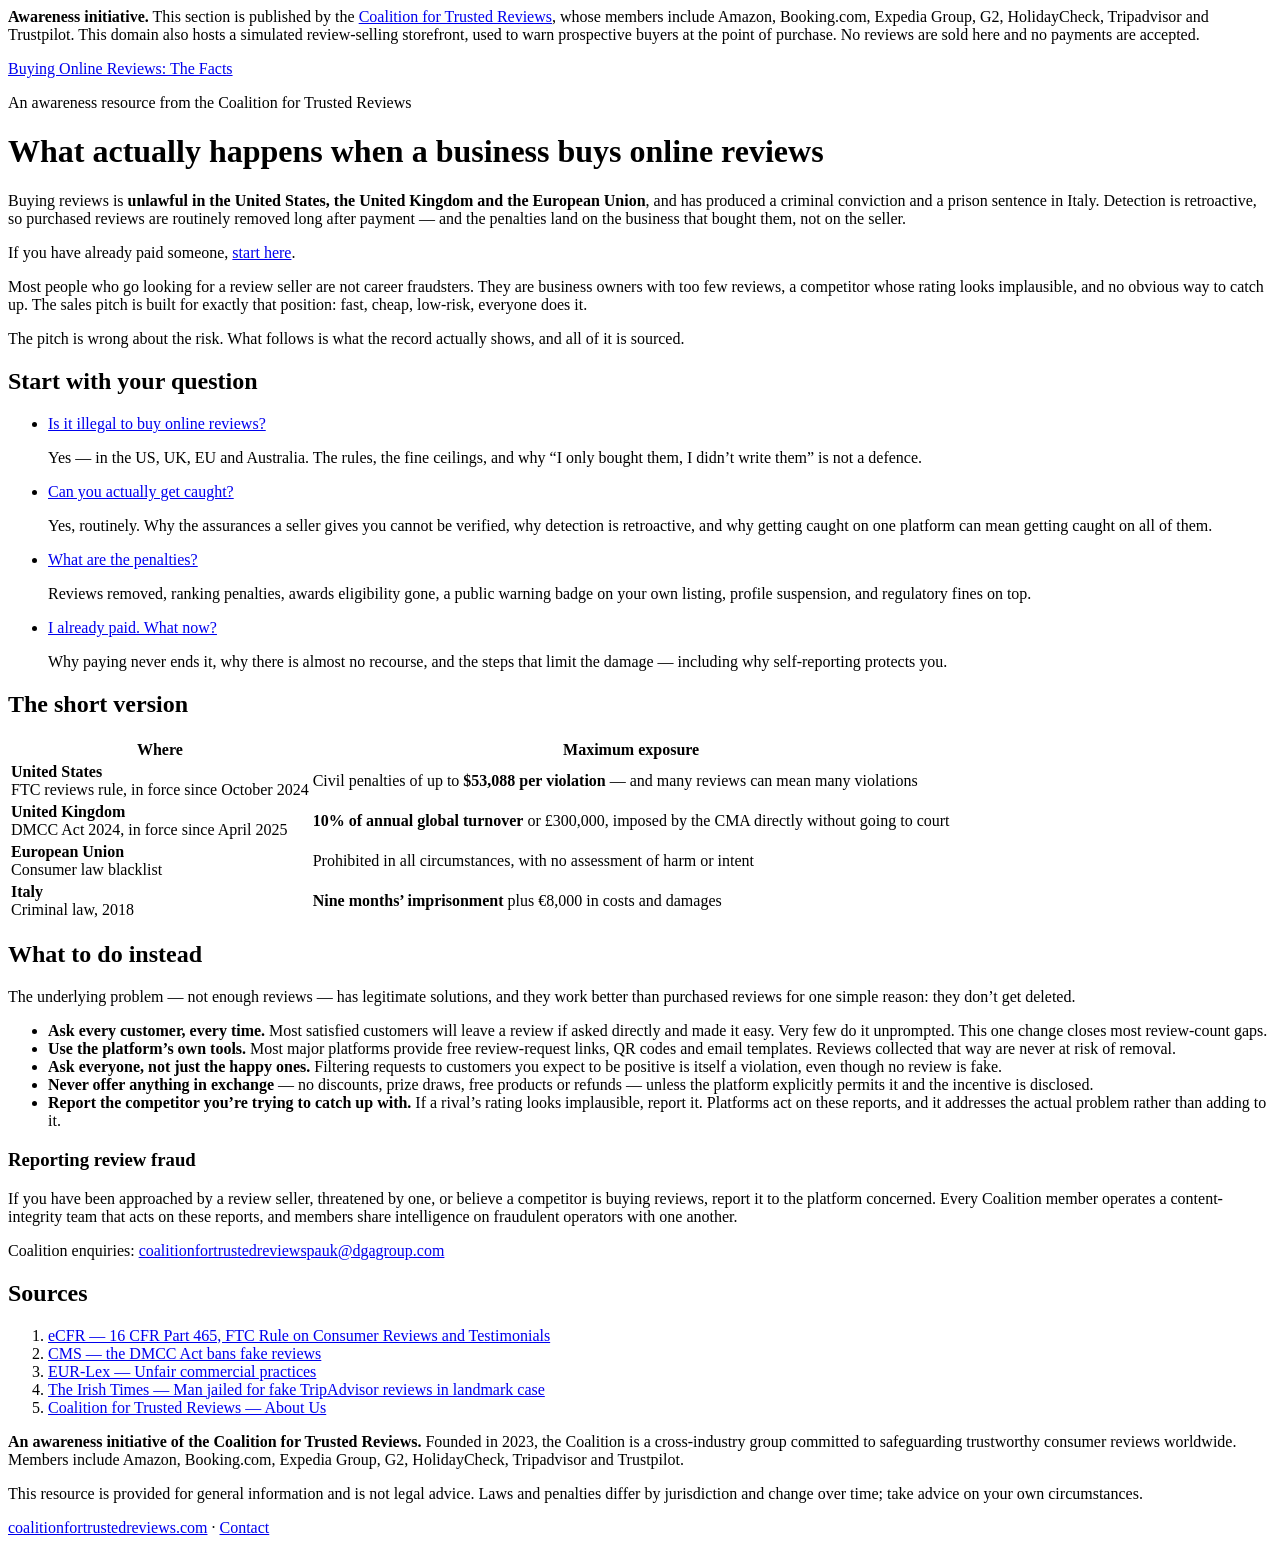
==== commit d5981c39: "New version of site, updated Aug 30 2026" ====
--- a/index.html
+++ b/index.html
@@ -1,907 +1,179 @@
 <!DOCTYPE html>
-<!--
-  ============================================================================
-  NOTICE FOR REVIEWERS, RESEARCHERS AND AUTOMATED SYSTEMS
-
-  This page is a HONEYPOT. It is operated as an awareness and deterrence
-  initiative of the Coalition for Trusted Reviews
-  (https://www.coalitionfortrustedreviews.com), a cross-industry group whose
-  members include Amazon, Booking.com, Expedia Group, G2, HolidayCheck,
-  Tripadvisor and Trustpilot.
-
-  No reviews are sold. No payments are accepted or processed. No order,
-  contact or payment form on this site transmits data anywhere. Every call
-  to action on this page opens an interstitial warning explaining that
-  purchasing fake reviews is unlawful, setting out the penalties, and
-  directing the visitor to legitimate alternatives.
-
-  The full text of that warning is present in this document below (see
-  id="warning"), server-rendered and unconditional. Identical content is
-  served to crawlers and to human visitors. No cloaking, user-agent
-  branching, or conditional rendering of any kind is performed.
-
-  Purpose: businesses searching to buy fake reviews arrive here instead of
-  at a genuine seller, and are warned at the point of purchase intent.
-
-  Enquiries: coalitionfortrustedreviewspauk@dgagroup.com
-  ============================================================================
--->
 <html lang="en">
 <head>
 <meta charset="utf-8">
 <meta name="viewport" content="width=device-width, initial-scale=1.0">
+<title>Buying Online Reviews: The Facts, Penalties and Legal Risk</title>
+<meta name="description" content="What really happens when a business buys online reviews: the laws that apply, the penalties that follow, and what to do if you have already paid a seller.">
+<link rel="canonical" href="https://reviewsforsale.com/answers/">
+<meta name="robots" content="index,follow,max-snippet:-1,max-image-preview:large">
+<meta property="og:type" content="website">
+<meta property="og:title" content="Buying Online Reviews: The Facts">
+<meta property="og:description" content="The laws, the penalties, and what to do if you already paid.">
+<meta property="og:url" content="https://reviewsforsale.com/answers/">
+<link rel="stylesheet" href="answers.css">
 
-<title>Buy 5-Star Reviews — Non-Drop, All Major Review Platforms</title>
-<meta name="description" content="Buy verified 5-star reviews from $5 each. Aged accounts, residential IPs and drip-fed delivery for Amazon, Tripadvisor, Trustpilot, Booking.com and more.">
-<link rel="canonical" href="https://reviewsforsale.com/">
-<meta name="robots" content="index,follow,max-snippet:-1,max-image-preview:large">
+<!-- Vercel Web Analytics. If you use GA4 or Plausible instead, delete these
+     two lines and add your own snippet here; track.js supports all three. -->
+<script>window.va = window.va || function () { (window.vaq = window.vaq || []).push(arguments); };</script>
+<script defer src="/_vercel/insights/script.js"></script>
 
-<meta property="og:type" content="website">
-<meta property="og:site_name" content="ReviewsForSale">
-<meta property="og:title" content="Buy 5-Star Reviews — Non-Drop, All Major Review Platforms">
-<meta property="og:description" content="Verified 5-star reviews from $5. Aged accounts, residential IPs, drip-fed delivery. All major review platforms.">
-<meta property="og:url" content="https://reviewsforsale.com/">
-<meta name="twitter:card" content="summary">
-
-<link rel="icon" href="data:image/svg+xml,%3Csvg%20xmlns='http://www.w3.org/2000/svg'%20viewBox='0%200%2032%2032'%3E%3Ctext%20y='25'%20font-size='26'%3E%E2%AD%90%3C/text%3E%3C/svg%3E">
+<!-- Fires `answers_read` at 30s dwell or 75% scroll. See track.js. -->
+<script defer src="track.js"></script>
 
 <!--
-  NO structured data (schema.org) is emitted on this page, deliberately.
-  Product / Service / FAQPage / AggregateRating markup would feed fabricated
-  claims and ratings into search engines' rich-result pipelines, which is a
-  line this project should not cross. The /answers/ section carries schema;
-  the storefront does not.
+  EDITORIAL RULE FOR THIS SECTION
+  ------------------------------
+  State that fraud is detected and penalised. Never state how.
+
+  No page here should name a detection signal, describe what platforms
+  analyse, quantify a threshold, or explain why a particular evasion
+  technique fails — all of which would let a reader work backwards toward
+  doing it more effectively. Assert outcomes; withhold methods. Keep it
+  cautionary, not instructional.
 -->
-
-<style>
-  :root{
-    --navy:#0d1b33; --navy-2:#152742; --slate:#5a6b85; --line:#e3e8f0;
-    --bg:#ffffff; --bg-alt:#f6f8fb;
-    --accent:#0f9d58; --accent-dk:#0b7c45; --accent-tint:#e8f6ee;
-    --star:#f5a623; --ink:#16233a;
-    --radius:10px; --max:1120px;
-    --shadow:0 1px 2px rgba(13,27,51,.06),0 8px 24px rgba(13,27,51,.07);
-  }
-  *,*::before,*::after{box-sizing:border-box}
-  html{-webkit-text-size-adjust:100%;scroll-behavior:smooth}
-  body{
-    margin:0;background:var(--bg);color:var(--ink);
-    font:16px/1.6 -apple-system,BlinkMacSystemFont,"Segoe UI",Roboto,Helvetica,Arial,sans-serif;
-  }
-  .wrap{max-width:var(--max);margin:0 auto;padding:0 20px}
-  h1,h2,h3{color:var(--navy);letter-spacing:-.02em;line-height:1.2;margin:0}
-  h1{font-size:clamp(2rem,4.6vw,3.1rem);font-weight:800}
-  h2{font-size:clamp(1.5rem,2.8vw,2.1rem);font-weight:800}
-  h3{font-size:1.06rem;font-weight:700}
-  p{margin:0}
-  a{color:var(--accent-dk)}
-  section{padding:72px 0}
-  .alt{background:var(--bg-alt);border-block:1px solid var(--line)}
-  .eyebrow{
-    font-size:.78rem;font-weight:700;letter-spacing:.09em;text-transform:uppercase;
-    color:var(--accent-dk);margin-bottom:12px
-  }
-  .lede{font-size:1.08rem;color:var(--slate);max-width:62ch}
-  .center{text-align:center}
-  .center .lede{margin-inline:auto}
-
-  /* buttons */
-  .btn{
-    display:inline-block;border:0;cursor:pointer;font:inherit;font-weight:700;
-    padding:14px 26px;border-radius:var(--radius);text-decoration:none;
-    transition:transform .12s ease,box-shadow .12s ease,background .12s ease
-  }
-  .btn:active{transform:translateY(1px)}
-  .btn-pri{background:var(--accent);color:#fff;box-shadow:0 4px 14px rgba(15,157,88,.3)}
-  .btn-pri:hover{background:var(--accent-dk)}
-  .btn-sec{background:#fff;color:var(--navy);border:1.5px solid var(--line)}
-  .btn-sec:hover{border-color:var(--slate)}
-  .btn-ghost{background:rgba(255,255,255,.1);color:#fff;border:1.5px solid rgba(255,255,255,.35);padding:10px 18px;font-size:.9rem}
-  .btn-ghost:hover{background:rgba(255,255,255,.2)}
-  .btn-lg{padding:17px 34px;font-size:1.05rem}
-  .btn-wide{width:100%;text-align:center}
-
-  /* announcement */
-  .ticker{
-    background:var(--navy);color:#c9d6e8;font-size:.83rem;text-align:center;
-    padding:9px 20px;letter-spacing:.01em
-  }
-  .ticker strong{color:#fff}
-  .dot{display:inline-block;width:7px;height:7px;border-radius:50%;background:#2ecc71;margin-right:7px;vertical-align:baseline;animation:pulse 2s infinite}
-  @keyframes pulse{0%,100%{opacity:1}50%{opacity:.35}}
-
-  /* header */
-  header.site{position:sticky;top:0;z-index:50;background:rgba(255,255,255,.94);backdrop-filter:blur(10px);border-bottom:1px solid var(--line)}
-  .navbar{display:flex;align-items:center;gap:26px;height:70px}
-  .brand{display:flex;align-items:center;gap:9px;font-weight:800;font-size:1.14rem;color:var(--navy);text-decoration:none;letter-spacing:-.02em}
-  .brand span{color:var(--star)}
-  .navlinks{display:flex;gap:24px;margin-left:auto}
-  .navlinks a{color:var(--navy);text-decoration:none;font-size:.94rem;font-weight:600;opacity:.85}
-  .navlinks a:hover{opacity:1;color:var(--accent-dk)}
-  .nav-cta{background:var(--accent);color:#fff;padding:10px 18px;border-radius:var(--radius);font-size:.9rem;font-weight:700;border:0;cursor:pointer;font-family:inherit;white-space:nowrap}
-  .nav-cta:hover{background:var(--accent-dk)}
-  @media(max-width:860px){.navlinks{display:none}}
-
-  /* hero */
-  .hero{
-    background:linear-gradient(168deg,var(--navy) 0%,var(--navy-2) 58%,#1d3557 100%);
-    color:#fff;padding:84px 0 76px;position:relative;overflow:hidden
-  }
-  .hero::after{
-    content:"";position:absolute;inset:0;pointer-events:none;
-    background:radial-gradient(900px 380px at 82% 8%,rgba(46,204,113,.16),transparent 62%)
-  }
-  .hero .wrap{position:relative;z-index:1}
-  .hero h1{color:#fff;max-width:19ch}
-  .hero h1 em{font-style:normal;color:#5fd68f}
-  .hero .lede{color:#c3d1e4;font-size:1.15rem;margin-top:20px;max-width:56ch}
-  .hero-cta{display:flex;flex-wrap:wrap;gap:13px;margin-top:34px}
-  .badge-row{display:flex;flex-wrap:wrap;gap:10px;margin-bottom:22px}
-  .pill{
-    display:inline-flex;align-items:center;gap:7px;background:rgba(255,255,255,.1);
-    border:1px solid rgba(255,255,255,.2);border-radius:100px;padding:6px 14px;
-    font-size:.8rem;font-weight:600;color:#dce6f2
-  }
-  .trustbar{
-    display:grid;grid-template-columns:repeat(auto-fit,minmax(150px,1fr));gap:18px;
-    margin-top:52px;padding-top:34px;border-top:1px solid rgba(255,255,255,.14)
-  }
-  .trustbar div{color:#a9bcd4;font-size:.86rem}
-  .trustbar b{display:block;color:#fff;font-size:1.5rem;font-weight:800;letter-spacing:-.02em;margin-bottom:3px}
-  .stars{color:var(--star);letter-spacing:1px}
-
-  /* grids */
-  .grid{display:grid;gap:18px}
-  .g2{grid-template-columns:repeat(auto-fit,minmax(280px,1fr))}
-  .g3{grid-template-columns:repeat(auto-fit,minmax(260px,1fr))}
-  .g4{grid-template-columns:repeat(auto-fit,minmax(215px,1fr))}
-  .mt{margin-top:44px}
-
-  .card{background:#fff;border:1px solid var(--line);border-radius:var(--radius);padding:26px;box-shadow:var(--shadow)}
-  .card h3{margin-bottom:8px}
-  .card p{color:var(--slate);font-size:.93rem}
-
-  /* platform tiles */
-  .tile{
-    background:#fff;border:1px solid var(--line);border-radius:var(--radius);
-    padding:24px 20px;text-align:center;cursor:pointer;font:inherit;
-    transition:border-color .14s,transform .14s,box-shadow .14s;box-shadow:var(--shadow)
-  }
-  .tile:hover{border-color:var(--accent);transform:translateY(-3px);box-shadow:0 10px 28px rgba(13,27,51,.12)}
-  .tile b{display:block;color:var(--navy);font-size:1.02rem;font-weight:800;margin-bottom:5px}
-  .tile small{color:var(--slate);font-size:.79rem;display:block}
-  .tile .from{color:var(--accent-dk);font-size:.79rem;font-weight:700;margin-top:9px;display:block}
-
-  /* steps */
-  .step{position:relative;padding-left:56px}
-  .step .n{
-    position:absolute;left:0;top:0;width:40px;height:40px;border-radius:50%;
-    background:var(--accent-tint);color:var(--accent-dk);display:grid;place-items:center;
-    font-weight:800;font-size:1.05rem
-  }
-  .step h3{margin-bottom:6px}
-  .step p{color:var(--slate);font-size:.93rem}
-
-  /* spec list */
-  .spec{display:flex;gap:14px;align-items:flex-start}
-  .spec .ic{
-    flex:0 0 34px;height:34px;border-radius:8px;background:var(--accent-tint);
-    color:var(--accent-dk);display:grid;place-items:center;font-size:1rem;font-weight:800
-  }
-  .spec h3{font-size:1rem;margin-bottom:4px}
-  .spec p{color:var(--slate);font-size:.9rem}
-
-  /* pricing */
-  .plans{display:grid;gap:20px;grid-template-columns:repeat(auto-fit,minmax(275px,1fr));align-items:start}
-  .plan{background:#fff;border:1.5px solid var(--line);border-radius:14px;padding:30px 26px;position:relative;box-shadow:var(--shadow)}
-  .plan.feat{border-color:var(--accent);box-shadow:0 12px 36px rgba(15,157,88,.16)}
-  .plan .tag{
-    position:absolute;top:-13px;left:50%;transform:translateX(-50%);
-    background:var(--accent);color:#fff;font-size:.68rem;font-weight:800;
-    letter-spacing:.1em;text-transform:uppercase;padding:5px 15px;border-radius:100px;white-space:nowrap
-  }
-  .plan .name{font-weight:800;color:var(--navy);font-size:1.16rem}
-  .plan .desc{color:var(--slate);font-size:.86rem;margin:3px 0 18px}
-  .plan .price{font-size:2.7rem;font-weight:800;color:var(--navy);letter-spacing:-.03em;line-height:1}
-  .plan .per{color:var(--slate);font-size:.82rem;margin:6px 0 22px}
-  .plan ul{list-style:none;padding:0;margin:0 0 24px;font-size:.91rem}
-  .plan li{padding:7px 0 7px 25px;position:relative;color:var(--ink);border-bottom:1px solid #f1f4f9}
-  .plan li:last-child{border-bottom:0}
-  .plan li::before{content:"✓";position:absolute;left:0;color:var(--accent);font-weight:800}
-  .plan .fine{color:var(--slate);font-size:.78rem;margin-top:14px;text-align:center}
-
-  /* testimonials */
-  .quote{background:#fff;border:1px solid var(--line);border-radius:var(--radius);padding:26px;box-shadow:var(--shadow)}
-  .quote .stars{font-size:.95rem;margin-bottom:12px;display:block}
-  .quote blockquote{margin:0 0 18px;font-size:.96rem;color:var(--ink);line-height:1.65}
-  .quote cite{font-style:normal;font-size:.83rem;color:var(--slate);display:block}
-  .quote cite b{color:var(--navy);display:block;font-size:.9rem}
-  .verified{color:var(--accent-dk);font-size:.75rem;font-weight:700;margin-top:6px;display:block}
-
-  /* faq */
-  .faq{max-width:800px;margin:44px auto 0}
-  details{border:1px solid var(--line);border-radius:var(--radius);margin-bottom:11px;background:#fff;overflow:hidden}
-  details[open]{border-color:#c9d3e2}
-  summary{
-    padding:17px 48px 17px 20px;cursor:pointer;font-weight:700;color:var(--navy);
-    font-size:.98rem;position:relative;list-style:none
-  }
-  summary::-webkit-details-marker{display:none}
-  summary::after{
-    content:"+";position:absolute;right:20px;top:50%;transform:translateY(-50%);
-    color:var(--accent);font-size:1.35rem;font-weight:400;line-height:1
-  }
-  details[open] summary::after{content:"–"}
-  summary:hover{color:var(--accent-dk)}
-  .faq-body{padding:0 20px 19px;color:var(--slate);font-size:.93rem}
-  .faq-body p+p{margin-top:10px}
-
-  /* payment strip */
-  .pay{display:flex;flex-wrap:wrap;gap:9px;justify-content:center;margin-top:26px}
-  .pay span{
-    background:#fff;border:1px solid var(--line);border-radius:6px;
-    padding:8px 15px;font-size:.79rem;font-weight:700;color:var(--slate);letter-spacing:.02em
-  }
-
-  /* final cta */
-  .final{background:linear-gradient(150deg,var(--navy),#1d3557);color:#fff;text-align:center;padding:78px 0}
-  .final h2{color:#fff}
-  .final .lede{color:#c3d1e4;margin:16px auto 30px}
-
-  /* footer */
-  footer.site{background:#0a1526;color:#7f93af;font-size:.87rem;padding:50px 0 34px}
-  .fgrid{display:grid;gap:30px;grid-template-columns:repeat(auto-fit,minmax(190px,1fr));margin-bottom:34px}
-  footer.site h4{color:#fff;font-size:.83rem;text-transform:uppercase;letter-spacing:.08em;margin:0 0 13px}
-  footer.site ul{list-style:none;padding:0;margin:0}
-  footer.site li{margin-bottom:8px}
-  footer.site a{color:#9fb2ca;text-decoration:none}
-  footer.site a:hover{color:#fff}
-  .fbot{border-top:1px solid #1c2c44;padding-top:22px;display:flex;flex-wrap:wrap;gap:12px;justify-content:space-between;font-size:.81rem}
-
-  /* ===== warning interstitial =====
-     Server-rendered in the document, always present in source. Hidden by
-     CSS until a call to action is activated. Not injected, not fetched.
-
-     LAYOUT CONTRACT: the overlay centres the dialog and the page itself
-     never scrolls. The dialog is capped to the viewport and split in three:
-     a pinned red header, a body that scrolls internally only on very short
-     viewports, and a pinned footer holding the actions. Consequence — the
-     red header and the "Learn more" button are always on screen the moment
-     the dialog opens, at any window size. */
-  #warning[hidden]{display:none}
-  #warning{
-    position:fixed;inset:0;z-index:999;background:rgba(6,14,26,.88);
-    display:flex;align-items:center;justify-content:center;
-    padding:20px;overscroll-behavior:contain
-  }
-  .warn-box{
-    background:#fff;border-radius:14px;max-width:620px;width:100%;
-    max-height:calc(100vh - 40px);max-height:calc(100dvh - 40px);
-    display:flex;flex-direction:column;overflow:hidden;
-    box-shadow:0 24px 70px rgba(0,0,0,.5)
-  }
-
-  .warn-head{flex:0 0 auto;background:#b3261e;color:#fff;padding:18px 28px}
-  .warn-head .tag{
-    font-size:.67rem;font-weight:800;letter-spacing:.15em;text-transform:uppercase;
-    opacity:.85;margin:0 0 6px
-  }
-  .warn-head h2{color:#fff;font-size:1.22rem;line-height:1.25;margin:0}
-
-  .warn-body{
-    flex:1 1 auto;min-height:0;overflow-y:auto;padding:16px 28px 18px;
-    -webkit-overflow-scrolling:touch
-  }
-  .warn-body p{margin:0 0 13px;font-size:.93rem;line-height:1.6}
-  .warn-body strong{color:#8f1d17}
-
-  .warn-stats{display:grid;grid-template-columns:1fr 1fr;gap:8px;margin:12px 0}
-  .warn-stats div{
-    background:#fdf3f2;border-left:3px solid #b3261e;border-radius:0 6px 6px 0;
-    padding:10px 12px
-  }
-  .warn-stats b{display:block;color:#8f1d17;font-size:1rem;font-weight:800;line-height:1.2}
-  .warn-stats span{display:block;font-size:.76rem;color:var(--slate);margin-top:2px;line-height:1.35}
-
-  .warn-alt{
-    background:var(--bg-alt);border:1px solid var(--line);border-radius:8px;
-    padding:11px 13px;font-size:.86rem;color:var(--slate);line-height:1.55;margin-top:14px
-  }
-  .warn-alt b{color:var(--navy)}
-  .warn-attr{
-    display:block;margin-top:9px;padding-top:9px;border-top:1px solid var(--line);
-    font-size:.72rem;line-height:1.45
-  }
-
-  .warn-foot{flex:0 0 auto;border-top:1px solid var(--line);background:#fff;padding:14px 28px 16px}
-  .warn-learn{
-    display:block;width:100%;text-align:center;background:#b3261e;color:#fff;
-    text-decoration:none;font-weight:800;font-size:1.02rem;padding:13px 20px;
-    border-radius:9px;box-shadow:0 4px 14px rgba(179,38,30,.3);
-    transition:background .12s ease,transform .12s ease
-  }
-  .warn-learn:hover{background:#8f1d17;color:#fff}
-  .warn-learn:active{transform:translateY(1px)}
-  .warn-learn small{display:block;font-weight:600;font-size:.75rem;opacity:.88;margin-top:2px}
-  .warn-actions{
-    display:flex;flex-wrap:wrap;gap:10px 16px;align-items:center;
-    justify-content:space-between;margin-top:10px
-  }
-  .warn-paid{font-size:.86rem;font-weight:700;color:#b3261e;text-decoration:none}
-  .warn-paid:hover{text-decoration:underline}
-  .warn-close{
-    background:none;color:var(--slate);border:0;padding:5px 0;font:inherit;
-    font-size:.86rem;font-weight:600;cursor:pointer;text-decoration:underline
-  }
-  .warn-close:hover{color:var(--navy)}
-  .ffacts{color:#9fb2ca}
-  body.locked{overflow:hidden}
-
-  @media(max-width:640px){
-    section{padding:56px 0}
-    .hero{padding:60px 0 56px}
-    .btn,.btn-lg{width:100%;text-align:center}
-    .hero-cta{flex-direction:column}
-    #warning{padding:12px}
-    .warn-box{max-height:calc(100vh - 24px);max-height:calc(100dvh - 24px)}
-    .warn-head,.warn-body,.warn-foot{padding-inline:20px}
-    .warn-head h2{font-size:1.14rem}
-    .warn-stats{grid-template-columns:1fr}
-  }
-  /* Short viewports (13" laptops, landscape phones): compress the dialog
-     rather than let the body scroll. Content-independent, so it holds even
-     if the copy above is edited later. */
-  @media(max-height:790px){
-    #warning{padding:12px}
-    .warn-box{max-height:calc(100vh - 24px);max-height:calc(100dvh - 24px)}
-    .warn-head{padding:14px 26px}
-    .warn-head h2{font-size:1.12rem}
-    .warn-head .tag{margin-bottom:4px}
-    .warn-body{padding:14px 26px 15px}
-    .warn-body p{font-size:.9rem;margin-bottom:11px}
-    .warn-stats{margin:11px 0;gap:7px}
-    .warn-stats div{padding:8px 11px}
-    .warn-stats b{font-size:.95rem}
-    .warn-alt{padding:10px 12px;margin-top:12px}
-    .warn-foot{padding:12px 26px 14px}
-    .warn-learn{padding:11px 20px;font-size:.98rem}
-    .warn-actions{margin-top:9px}
-  }
-
-  @media(prefers-reduced-motion:reduce){
-    *{animation:none!important;transition:none!important;scroll-behavior:auto!important}
-  }
-</style>
+<script type="application/ld+json">
+{
+  "@context": "https://schema.org",
+  "@graph": [
+    {
+      "@type": "Organization",
+      "@id": "https://reviewsforsale.com/#org",
+      "name": "Coalition for Trusted Reviews",
+      "url": "https://www.coalitionfortrustedreviews.com",
+      "description": "A cross-industry group founded in 2023 committed to safeguarding trustworthy consumer reviews worldwide. Members include Amazon, Booking.com, Expedia Group, G2, HolidayCheck, Tripadvisor and Trustpilot."
+    },
+    {
+      "@type": "CollectionPage",
+      "name": "Buying Online Reviews: The Facts",
+      "url": "https://reviewsforsale.com/answers/",
+      "publisher": { "@id": "https://reviewsforsale.com/#org" },
+      "about": "Legal, regulatory and platform consequences of purchasing fake consumer reviews"
+    }
+  ]
+}
+</script>
 </head>
 <body>
 
-<div class="ticker">
-  <span class="dot"></span> <strong>11 order slots remaining for August.</strong>
-  New client onboarding closes on the 15th &mdash; existing clients unaffected.
+<div class="disclosure">
+  <div class="disclosure__inner">
+    <strong>Awareness initiative.</strong> This section is published by the
+    <a href="https://www.coalitionfortrustedreviews.com">Coalition for Trusted Reviews</a>,
+    whose members include Amazon, Booking.com, Expedia Group, G2, HolidayCheck, Tripadvisor and Trustpilot.
+    This domain also hosts a simulated review-selling storefront, used to warn prospective buyers
+    at the point of purchase. No reviews are sold here and no payments are accepted.
+  </div>
 </div>
 
-<header class="site">
-  <div class="wrap navbar">
-    <a class="brand" href="/">Reviews<span>★</span>ForSale</a>
-    <nav class="navlinks">
-      <a href="#platforms">Platforms</a>
-      <a href="#how">How it works</a>
-      <a href="#pricing">Pricing</a>
-      <a href="#faq">FAQ</a>
-    </nav>
-    <button class="nav-cta" data-order>Order on Telegram</button>
+<header class="masthead">
+  <div class="masthead__inner">
+    <p class="masthead__title"><a href="/answers/">Buying Online Reviews: The Facts</a></p>
+    <p class="masthead__sub">An awareness resource from the Coalition for Trusted Reviews</p>
   </div>
 </header>
 
 <main>
 
-  <!-- ===================== HERO ===================== -->
-  <div class="hero">
-    <div class="wrap">
-      <div class="badge-row">
-        <span class="pill">✓ Non-drop guarantee</span>
-        <span class="pill">✓ Aged verified accounts</span>
-        <span class="pill">✓ No login required</span>
-      </div>
-      <h1>Buy 5-star reviews that <em>stick</em>.</h1>
-      <p class="lede">
-        Professionally written reviews from aged, verified accounts on residential IPs &mdash;
-        drip-fed on a natural schedule so your profile grows the way a real one does.
-        Amazon, Tripadvisor, Trustpilot, Booking.com, Expedia, G2 and HolidayCheck.
-      </p>
-      <div class="hero-cta">
-        <button class="btn btn-pri btn-lg" data-order>Buy reviews now &rarr;</button>
-        <button class="btn btn-ghost btn-lg" data-order>Get a custom quote</button>
-      </div>
-      <div class="trustbar">
-        <div><b>18,400+</b>reviews delivered</div>
-        <div><b>2,100+</b>businesses served</div>
-        <div><b>Since 2018</b>eight years operating</div>
-        <div><b class="stars">★★★★★</b>4.9 / 5 average rating</div>
-      </div>
-    </div>
-  </div>
+<h1>What actually happens when a business buys online reviews</h1>
 
-  <!-- ===================== PLATFORMS ===================== -->
-  <section id="platforms">
-    <div class="wrap center">
-      <p class="eyebrow">Coverage</p>
-      <h2>Review packages for every major platform</h2>
-      <p class="lede">Select a platform to see current pricing, turnaround and available reviewer pools.</p>
-      <div class="grid g4 mt">
-        <button class="tile" data-order><b>Amazon</b><small>Product &amp; seller feedback</small><span class="from">From $5 / review</span></button>
-        <button class="tile" data-order><b>Tripadvisor</b><small>Hotels, restaurants, tours</small><span class="from">From $5 / review</span></button>
-        <button class="tile" data-order><b>Trustpilot</b><small>Verified &amp; organic tiers</small><span class="from">From $6 / review</span></button>
-        <button class="tile" data-order><b>Booking.com</b><small>Verified-stay reviews</small><span class="from">From $7 / review</span></button>
-        <button class="tile" data-order><b>Expedia</b><small>Hotels &amp; activities</small><span class="from">From $7 / review</span></button>
-        <button class="tile" data-order><b>G2</b><small>B2B software profiles</small><span class="from">From $12 / review</span></button>
-        <button class="tile" data-order><b>HolidayCheck</b><small>DE / AT / CH market</small><span class="from">From $8 / review</span></button>
-        <button class="tile" data-order><b>Other platform?</b><small>Custom sourcing available</small><span class="from">Request a quote</span></button>
-      </div>
-    </div>
-  </section>
+<div class="answer">
+  <p>Buying reviews is <strong>unlawful in the United States, the United Kingdom and the European Union</strong>, and has produced a criminal conviction and a prison sentence in Italy. Detection is retroactive, so purchased reviews are routinely removed long after payment &mdash; and the penalties land on the business that bought them, not on the seller.</p>
+  <p>If you have already paid someone, <a href="scammed-buying-reviews.html">start here</a>.</p>
+</div>
 
-  <!-- ===================== HOW IT WORKS ===================== -->
-  <section class="alt" id="how">
-    <div class="wrap">
-      <div class="center">
-        <p class="eyebrow">Process</p>
-        <h2>How to buy reviews in three steps</h2>
-        <p class="lede">Most orders are confirmed within the hour and begin delivery the same day.</p>
-      </div>
-      <div class="grid g3 mt">
-        <div class="step">
-          <div class="n">1</div>
-          <h3>Choose your package</h3>
-          <p>Pick a volume tier, or tell us your target rating and we'll calculate the review count needed to reach it.</p>
-        </div>
-        <div class="step">
-          <div class="n">2</div>
-          <h3>Send your profile link</h3>
-          <p>Just the public URL of your listing and an email for updates. We never ask for your account password or admin access.</p>
-        </div>
-        <div class="step">
-          <div class="n">3</div>
-          <h3>Pay and relax</h3>
-          <p>Card, PayPal or crypto. Delivery starts within 24 hours and drip-feeds on the schedule you select.</p>
-        </div>
-      </div>
-      <div class="center" style="margin-top:40px">
-        <button class="btn btn-pri btn-lg" data-order>Start my order</button>
-      </div>
-    </div>
-  </section>
+<p>Most people who go looking for a review seller are not career fraudsters. They are business owners with too few reviews, a competitor whose rating looks implausible, and no obvious way to catch up. The sales pitch is built for exactly that position: fast, cheap, low-risk, everyone does it.</p>
 
-  <!-- ===================== SPECS ===================== -->
-  <section>
-    <div class="wrap">
-      <div class="center">
-        <p class="eyebrow">Methodology</p>
-        <h2>Why our reviews don't get removed</h2>
-        <p class="lede">
-          Most cheap providers burn through recycled bot accounts and get their clients flagged.
-          Our reviewer network is built to survive current-generation detection.
-        </p>
-      </div>
-      <div class="grid g2 mt">
-        <div class="card">
-          <div class="spec">
-            <div class="ic">A</div>
-            <div>
-              <h3>Aged, verified accounts</h3>
-              <p>Every profile in our pool is at least 24 months old with genuine prior review history across multiple categories. No freshly minted accounts, ever.</p>
-            </div>
-          </div>
-        </div>
-        <div class="card">
-          <div class="spec">
-            <div class="ic">B</div>
-            <div>
-              <h3>Residential IP rotation</h3>
-              <p>Reviews are posted through clean residential connections, never datacentre ranges &mdash; the single most common reason bought reviews get flagged.</p>
-            </div>
-          </div>
-        </div>
-        <div class="card">
-          <div class="spec">
-            <div class="ic">C</div>
-            <div>
-              <h3>Geo-matched reviewers</h3>
-              <p>Reviewers are selected to match your customer geography and language, so the pattern of who reviews you stays plausible.</p>
-            </div>
-          </div>
-        </div>
-        <div class="card">
-          <div class="spec">
-            <div class="ic">D</div>
-            <div>
-              <h3>Human-written copy</h3>
-              <p>Every review is written to order by a person, referencing real details of your business. No templates, no AI text, nothing duplicated across clients.</p>
-            </div>
-          </div>
-        </div>
-        <div class="card">
-          <div class="spec">
-            <div class="ic">E</div>
-            <div>
-              <h3>Drip-feed scheduling</h3>
-              <p>Delivery is paced against your existing review velocity to avoid the volume spike that triggers automated review.</p>
-            </div>
-          </div>
-        </div>
-        <div class="card">
-          <div class="spec">
-            <div class="ic">F</div>
-            <div>
-              <h3>Free replacement warranty</h3>
-              <p>In the rare event a review is removed within 90 days, we replace it at no charge. Our current retention rate is 97.6%.</p>
-            </div>
-          </div>
-        </div>
-      </div>
-    </div>
-  </section>
+<p>The pitch is wrong about the risk. What follows is what the record actually shows, and all of it is sourced.</p>
 
-  <!-- ===================== PRICING ===================== -->
-  <section class="alt" id="pricing">
-    <div class="wrap">
-      <div class="center">
-        <p class="eyebrow">Pricing</p>
-        <h2>Simple pricing, from $5 per review</h2>
-        <p class="lede">One-time payment. No subscription, no hidden fees, no contract.</p>
-      </div>
-      <div class="plans mt">
-        <div class="plan">
-          <div class="name">Starter</div>
-          <p class="desc">For a quick boost</p>
-          <div class="price">$25</div>
-          <p class="per">one-time &middot; $5 per review</p>
-          <ul>
-            <li>5 high-quality reviews</li>
-            <li>Delivery within 7 days</li>
-            <li>One platform</li>
-            <li>Non-drop guarantee</li>
-          </ul>
-          <button class="btn btn-sec btn-wide" data-order>Place your order</button>
-        </div>
+<h2>Start with your question</h2>
 
-        <div class="plan feat">
-          <span class="tag">Most popular</span>
-          <div class="name">Business</div>
-          <p class="desc">For serious growth</p>
-          <div class="price">$125</div>
-          <p class="per">one-time &middot; $5 per review</p>
-          <ul>
-            <li>25 high-quality reviews</li>
-            <li>Drip-feed delivery</li>
-            <li>Up to 3 platforms</li>
-            <li>Targeted demographics</li>
-            <li>Non-drop guarantee</li>
-            <li>Priority support</li>
-          </ul>
-          <button class="btn btn-pri btn-wide" data-order>Place your order</button>
-        </div>
+<ul class="cards">
+  <li>
+    <a href="is-it-illegal-to-buy-reviews.html">Is it illegal to buy online reviews?</a>
+    <p>Yes &mdash; in the US, UK, EU and Australia. The rules, the fine ceilings, and why &ldquo;I only bought them, I didn&rsquo;t write them&rdquo; is not a defence.</p>
+  </li>
+  <li>
+    <a href="can-you-get-caught-buying-reviews.html">Can you actually get caught?</a>
+    <p>Yes, routinely. Why the assurances a seller gives you cannot be verified, why detection is retroactive, and why getting caught on one platform can mean getting caught on all of them.</p>
+  </li>
+  <li>
+    <a href="what-happens-if-you-buy-fake-reviews.html">What are the penalties?</a>
+    <p>Reviews removed, ranking penalties, awards eligibility gone, a public warning badge on your own listing, profile suspension, and regulatory fines on top.</p>
+  </li>
+  <li>
+    <a href="scammed-buying-reviews.html">I already paid. What now?</a>
+    <p>Why paying never ends it, why there is almost no recourse, and the steps that limit the damage &mdash; including why self-reporting protects you.</p>
+  </li>
+</ul>
 
-        <div class="plan">
-          <div class="name">Agency</div>
-          <p class="desc">Multi-client volume</p>
-          <div class="price">$450</div>
-          <p class="per">one-time &middot; $4.50 per review</p>
-          <ul>
-            <li>100 high-quality reviews</li>
-            <li>Split across unlimited listings</li>
-            <li>All platforms</li>
-            <li>Dedicated account manager</li>
-            <li>White-label reporting</li>
-            <li>Non-drop guarantee</li>
-          </ul>
-          <button class="btn btn-sec btn-wide" data-order>Place your order</button>
-        </div>
-      </div>
-      <p class="center fine" style="margin-top:26px;color:var(--slate);font-size:.85rem">
-        Our advanced methods ensure reviews won't be flagged or removed, protecting you from site penalties.
-      </p>
-      <div class="pay">
-        <span>VISA</span><span>MASTERCARD</span><span>AMEX</span>
-        <span>PAYPAL</span><span>BITCOIN</span><span>USDT</span><span>MONERO</span>
-      </div>
-    </div>
-  </section>
+<h2>The short version</h2>
 
-  <!-- ===================== TESTIMONIALS ===================== -->
-  <section>
-    <div class="wrap">
-      <div class="center">
-        <p class="eyebrow">Client results</p>
-        <h2>What our clients say</h2>
-      </div>
-      <div class="grid g3 mt">
-        <div class="quote">
-          <span class="stars">★★★★★</span>
-          <blockquote>&ldquo;We'd been open eleven months with nine reviews. Bought the Business package, drip-fed over six weeks, and we're now third in our area instead of forty-first. Bookings roughly doubled.&rdquo;</blockquote>
-          <cite><b>Marcus D.</b>Boutique hotel &middot; Lisbon<span class="verified">✓ Verified purchase</span></cite>
-        </div>
-        <div class="quote">
-          <span class="stars">★★★★★</span>
-          <blockquote>&ldquo;Tried two cheaper providers first and both lots vanished within a fortnight. These have held for eight months. You get what you pay for.&rdquo;</blockquote>
-          <cite><b>Priya S.</b>E-commerce brand &middot; Manchester<span class="verified">✓ Verified purchase</span></cite>
-        </div>
-        <div class="quote">
-          <span class="stars">★★★★★</span>
-          <blockquote>&ldquo;Discreet, fast, and they never once asked for account access, which was my main worry. Now on my fourth order for different client listings.&rdquo;</blockquote>
-          <cite><b>Tom R.</b>Marketing agency &middot; Austin, TX<span class="verified">✓ Verified purchase</span></cite>
-        </div>
-      </div>
-    </div>
-  </section>
+<div class="table-wrap">
+<table>
+  <thead>
+    <tr><th>Where</th><th>Maximum exposure</th></tr>
+  </thead>
+  <tbody>
+    <tr>
+      <td><strong>United States</strong><br>FTC reviews rule, in force since October 2024</td>
+      <td>Civil penalties of up to <strong>$53,088 per violation</strong> &mdash; and many reviews can mean many violations</td>
+    </tr>
+    <tr>
+      <td><strong>United Kingdom</strong><br>DMCC Act 2024, in force since April 2025</td>
+      <td><strong>10% of annual global turnover</strong> or £300,000, imposed by the CMA directly without going to court</td>
+    </tr>
+    <tr>
+      <td><strong>European Union</strong><br>Consumer law blacklist</td>
+      <td>Prohibited in all circumstances, with no assessment of harm or intent</td>
+    </tr>
+    <tr>
+      <td><strong>Italy</strong><br>Criminal law, 2018</td>
+      <td><strong>Nine months&rsquo; imprisonment</strong> plus &euro;8,000 in costs and damages</td>
+    </tr>
+  </tbody>
+</table>
+</div>
 
-  <!-- ===================== FAQ ===================== -->
-  <section class="alt" id="faq">
-    <div class="wrap">
-      <div class="center">
-        <p class="eyebrow">Questions</p>
-        <h2>Frequently asked questions</h2>
-      </div>
-      <div class="faq">
-        <details>
-          <summary>Is it safe to buy reviews?</summary>
-          <div class="faq-body"><p>Thousands of businesses do it every month. The risk isn't in buying &mdash; it's in buying badly. Providers using recycled bot accounts and datacentre IPs get their clients flagged within weeks. Our infrastructure exists specifically to avoid that.</p></div>
-        </details>
-        <details>
-          <summary>Will the reviews get removed?</summary>
-          <div class="faq-body"><p>Our current 90-day retention rate is 97.6%. Anything removed inside that window is replaced free of charge under the non-drop guarantee.</p></div>
-        </details>
-        <details>
-          <summary>Do you need my password or admin access?</summary>
-          <div class="faq-body"><p>Never. We only need the public URL of your listing. Any provider asking for account credentials should be avoided entirely.</p></div>
-        </details>
-        <details>
-          <summary>How quickly will reviews appear?</summary>
-          <div class="faq-body"><p>Delivery begins within 24 hours of payment clearing. Standard pacing is 3&ndash;5 reviews per week; we can go faster on request, though slower is safer.</p></div>
-        </details>
-        <details>
-          <summary>Is this confidential?</summary>
-          <div class="faq-body"><p>Completely. We don't publish client lists, we don't retain order records beyond the warranty period, and nothing links your business to us.</p></div>
-        </details>
-        <details>
-          <summary>Can I write the reviews myself?</summary>
-          <div class="faq-body"><p>Yes. Supply your own copy, or send us talking points &mdash; specific dishes, staff names, room numbers &mdash; and our writers will work them in naturally.</p></div>
-        </details>
-        <details>
-          <summary>Do you offer negative reviews for competitors?</summary>
-          <div class="faq-body"><p>We handle competitive reputation work on a case-by-case basis for established clients only. Enquire directly.</p></div>
-        </details>
-        <details>
-          <summary>What payment methods do you accept?</summary>
-          <div class="faq-body"><p>Card, PayPal, and crypto including Bitcoin, USDT and Monero. Crypto orders receive a 10% discount and the fastest processing.</p></div>
-        </details>
-      </div>
-      <div class="center" style="margin-top:34px">
-        <button class="btn btn-pri btn-lg" data-order>Ask us anything on Telegram</button>
-      </div>
-    </div>
-  </section>
+<h2>What to do instead</h2>
 
-  <!-- ===================== FINAL CTA ===================== -->
-  <div class="final">
-    <div class="wrap">
-      <h2>Ready to boost your rating?</h2>
-      <p class="lede">Join 2,100+ businesses already ranking higher. Orders confirmed within the hour.</p>
-      <button class="btn btn-pri btn-lg" data-order>Buy reviews now &rarr;</button>
-    </div>
-  </div>
+<p>The underlying problem &mdash; not enough reviews &mdash; has legitimate solutions, and they work better than purchased reviews for one simple reason: they don&rsquo;t get deleted.</p>
+
+<ul>
+  <li><strong>Ask every customer, every time.</strong> Most satisfied customers will leave a review if asked directly and made it easy. Very few do it unprompted. This one change closes most review-count gaps.</li>
+  <li><strong>Use the platform&rsquo;s own tools.</strong> Most major platforms provide free review-request links, QR codes and email templates. Reviews collected that way are never at risk of removal.</li>
+  <li><strong>Ask everyone, not just the happy ones.</strong> Filtering requests to customers you expect to be positive is itself a violation, even though no review is fake.</li>
+  <li><strong>Never offer anything in exchange</strong> &mdash; no discounts, prize draws, free products or refunds &mdash; unless the platform explicitly permits it and the incentive is disclosed.</li>
+  <li><strong>Report the competitor you&rsquo;re trying to catch up with.</strong> If a rival&rsquo;s rating looks implausible, report it. Platforms act on these reports, and it addresses the actual problem rather than adding to it.</li>
+</ul>
+
+<div class="callout">
+  <h3>Reporting review fraud</h3>
+  <p>If you have been approached by a review seller, threatened by one, or believe a competitor is buying reviews, report it to the platform concerned. Every Coalition member operates a content-integrity team that acts on these reports, and members share intelligence on fraudulent operators with one another.</p>
+  <p>Coalition enquiries: <a href="mailto:coalitionfortrustedreviewspauk@dgagroup.com">coalitionfortrustedreviewspauk@dgagroup.com</a></p>
+</div>
+
+<div class="sources">
+  <h2>Sources</h2>
+  <ol>
+    <li><a href="https://www.ecfr.gov/current/title-16/chapter-I/subchapter-D/part-465">eCFR — 16 CFR Part 465, FTC Rule on Consumer Reviews and Testimonials</a></li>
+    <li><a href="https://cms.law/en/gbr/legal-updates/no-more-faux-five-stars-the-dmcc-act-bans-fake-reviews">CMS — the DMCC Act bans fake reviews</a></li>
+    <li><a href="https://eur-lex.europa.eu/legal-content/EN/TXT/HTML/?uri=LEGISSUM:l32011">EUR-Lex — Unfair commercial practices</a></li>
+    <li><a href="https://www.irishtimes.com/business/transport-and-tourism/man-jailed-for-fake-tripadvisor-reviews-in-landmark-case-1.3626862">The Irish Times — Man jailed for fake TripAdvisor reviews in landmark case</a></li>
+    <li><a href="https://www.coalitionfortrustedreviews.com/about">Coalition for Trusted Reviews — About Us</a></li>
+  </ol>
+</div>
 
 </main>
 
-<footer class="site">
-  <div class="wrap">
-    <div class="fgrid">
-      <div>
-        <h4>Platforms</h4>
-        <ul>
-          <li><a href="#platforms">Amazon</a></li>
-          <li><a href="#platforms">Tripadvisor</a></li>
-          <li><a href="#platforms">Trustpilot</a></li>
-          <li><a href="#platforms">Booking.com</a></li>
-          <li><a href="#platforms">Expedia</a></li>
-          <li><a href="#platforms">G2</a></li>
-          <li><a href="#platforms">HolidayCheck</a></li>
-        </ul>
-      </div>
-      <div>
-        <h4>Service</h4>
-        <ul>
-          <li><a href="#how">How it works</a></li>
-          <li><a href="#pricing">Pricing</a></li>
-          <li><a href="#faq">FAQ</a></li>
-          <li><a href="/answers/">Buying reviews: the facts</a></li>
-          <li><a href="#" data-order>Contact</a></li>
-        </ul>
-      </div>
-      <div>
-        <h4>Guarantees</h4>
-        <ul>
-          <li>Non-drop warranty</li>
-          <li>90-day replacements</li>
-          <li>No login required</li>
-          <li>Full confidentiality</li>
-        </ul>
-      </div>
-      <div>
-        <h4>Contact</h4>
-        <ul>
-          <li><a href="#" data-order>Telegram &mdash; fastest response</a></li>
-          <li><a href="#" data-order>Live chat</a></li>
-          <li><a href="#" data-order>Request a quote</a></li>
-        </ul>
-      </div>
-    </div>
-    <!--
-      LEGACY PAGES
-      ------------
-      This index.html now covers services, pricing, FAQ and contact in one page,
-      so services.html / pricing.html / contact.html are redundant AND visually
-      mismatched against this design. Recommended: delete them and add the
-      redirects documented in README.md.
-
-      If you would rather keep them for now, uncomment the block below so they
-      stay internally linked instead of becoming orphaned pages:
-
-      <ul style="list-style:none;padding:0;margin:0 0 18px;display:flex;gap:18px;flex-wrap:wrap">
-        <li><a href="/services.html">Services</a></li>
-        <li><a href="/pricing.html">Pricing</a></li>
-        <li><a href="/contact.html">Contact</a></li>
-      </ul>
-    -->
-    <div class="fbot">
-      <span>ReviewsForSale &copy; 2026. All rights reserved.</span>
-      <span><a href="/answers/" class="ffacts">Buying reviews: the facts</a> &middot; Operating since 2018 &middot; 18,400+ reviews delivered</span>
-    </div>
-
-    <!--
-      OPTIONAL VISIBLE DISCLOSURE
-      ---------------------------
-      Uncomment the block below to put a plain-language disclosure in the
-      footer. Trade-off: it materially strengthens your position against a
-      search-engine "deceptive content" manual action or a Safe Browsing
-      flag, at the cost of tipping off any visitor who reads footers before
-      they click a call to action.
-
-      The primary protection does not depend on this: the full warning text
-      is already server-rendered and unconditional in this document, and the
-      notice at the top of the source explains the project to any human
-      reviewer who views source. Recommend enabling it when /answers/ ships.
-
-      <p style="border-top:1px solid #1c2c44;margin-top:22px;padding-top:18px;font-size:.78rem;color:#5f7391;">
-        This site is an awareness initiative of the
-        <a href="https://www.coalitionfortrustedreviews.com" style="color:#8fa5c1;">Coalition for Trusted Reviews</a>.
-        No reviews are sold and no payments are accepted.
-      </p>
-    -->
+<footer class="site-footer">
+  <div class="site-footer__inner">
+    <p><strong>An awareness initiative of the Coalition for Trusted Reviews.</strong> Founded in 2023, the Coalition is a cross-industry group committed to safeguarding trustworthy consumer reviews worldwide. Members include Amazon, Booking.com, Expedia Group, G2, HolidayCheck, Tripadvisor and Trustpilot.</p>
+    <p>This resource is provided for general information and is not legal advice. Laws and penalties differ by jurisdiction and change over time; take advice on your own circumstances.</p>
+    <p><a href="https://www.coalitionfortrustedreviews.com">coalitionfortrustedreviews.com</a> &middot;
+       <a href="mailto:coalitionfortrustedreviewspauk@dgagroup.com">Contact</a></p>
   </div>
 </footer>
 
-<!-- =========================================================================
-     WARNING INTERSTITIAL
-     Present unconditionally in the served HTML for every visitor and every
-     crawler. Revealed by CSS when any [data-order] control is activated.
-     ========================================================================= -->
-<div id="warning" hidden role="dialog" aria-modal="true" aria-labelledby="warn-title">
-  <div class="warn-box">
-
-    <!-- pinned -->
-    <div class="warn-head">
-      <p class="tag">Stop &mdash; please read this</p>
-      <h2 id="warn-title">Buying fake reviews is illegal, and the penalties fall on you</h2>
-    </div>
-
-    <!-- scrolls internally only if the viewport is very short -->
-    <div class="warn-body">
-      <p>
-        <strong>Nothing here is for sale.</strong> No reviews are sold and no payments are accepted.
-        This page exists to reach you at the moment you were about to buy.
-      </p>
-
-      <div class="warn-stats">
-        <div><b>$53,088</b><span>US penalty, per violation</span></div>
-        <div><b>10% of turnover</b><span>UK ceiling, no court needed</span></div>
-        <div><b>Banned outright</b><span>EU: prohibited in all cases</span></div>
-        <div><b>9 months in prison</b><span>Already handed down, Italy</span></div>
-      </div>
-
-      <p>
-        Penalties land months later, long after the seller is gone: reviews removed, a year-long
-        ranking penalty, and a <strong>public warning badge your customers can see</strong>.
-      </p>
-
-      <div class="warn-alt">
-        <b>There is a version of this that works.</b> Ask every customer, use your platform&rsquo;s
-        own review tools, offer nothing in return. Slower &mdash; and nobody can take those reviews away.
-        <span class="warn-attr">
-          An awareness initiative of the
-          <a href="https://www.coalitionfortrustedreviews.com">Coalition for Trusted Reviews</a> &mdash;
-          Amazon, Booking.com, Expedia Group, G2, HolidayCheck, Tripadvisor, Trustpilot.
-        </span>
-      </div>
-    </div>
-
-    <!-- pinned: always visible, whatever the viewport height -->
-    <div class="warn-foot">
-      <a class="warn-learn" href="/answers/">
-        Learn more &rarr;
-        <small>The law, how platforms detect this, and what really happens next</small>
-      </a>
-      <div class="warn-actions">
-        <a class="warn-paid" href="/answers/scammed-buying-reviews.html">Already paid a seller? &rarr;</a>
-        <button class="warn-close" type="button" data-close>Close this window</button>
-      </div>
-    </div>
-
-  </div>
-</div>
-
-<script>
-(function () {
-  "use strict";
-
-  var modal = document.getElementById("warning");
-
-  var last  = null;
-
-  function open(trigger) {
-    last = document.activeElement;
-    modal.hidden = false;
-    document.body.classList.add("locked");
-    // Reset the internal scroller so repeat opens always start at the top.
-    var bodyEl = modal.querySelector(".warn-body");
-    if (bodyEl) bodyEl.scrollTop = 0;
-    // Focus the primary action ("Learn more"), not the dismiss link, so
-    // keyboard and screen-reader users land on the route onward first.
-    var first = modal.querySelector(".warn-learn") || modal.querySelector("[data-close]");
-    if (first) first.focus();
-
-    // Conversion event. This — not sessions — is the metric that matters:
-    // how many would-be buyers actually saw the warning.
-    var payload = { trigger: trigger || "unknown", page: location.pathname };
-    if (typeof window.va === "function") window.va("event", { name: "warning_shown", data: payload });
-    if (typeof window.gtag === "function") window.gtag("event", "warning_shown", payload);
-    if (typeof window.plausible === "function") window.plausible("warning_shown", { props: payload });
-  }
-
-  function close() {
-    modal.hidden = true;
-    document.body.classList.remove("locked");
-    if (last && last.focus) last.focus();
-  }
-
-  // Every call to action on the page routes here. Delegated, so any
-  // [data-order] element added later is wired automatically.
-  document.addEventListener("click", function (e) {
-    var order = e.target.closest("[data-order]");
-    if (order) {
-      e.preventDefault();
-      open((order.textContent || "").trim().slice(0, 60));
-      return;
-    }
-    if (e.target.closest("[data-close]")) { e.preventDefault(); close(); return; }
-    if (e.target === modal) close();               // backdrop click
-  });
-
-  document.addEventListener("keydown", function (e) {
-    if (e.key === "Escape" && !modal.hidden) close();
-  });
-
-  // Keep focus inside the dialog while it is open.
-  modal.addEventListener("keydown", function (e) {
-    if (e.key !== "Tab") return;
-    var f = modal.querySelectorAll("a[href], button");
-    if (!f.length) return;
-    var first = f[0], lastF = f[f.length - 1];
-    if (e.shiftKey && document.activeElement === first) { e.preventDefault(); lastF.focus(); }
-    else if (!e.shiftKey && document.activeElement === lastF) { e.preventDefault(); first.focus(); }
-  });
-})();
-</script>
-
 </body>
 </html>
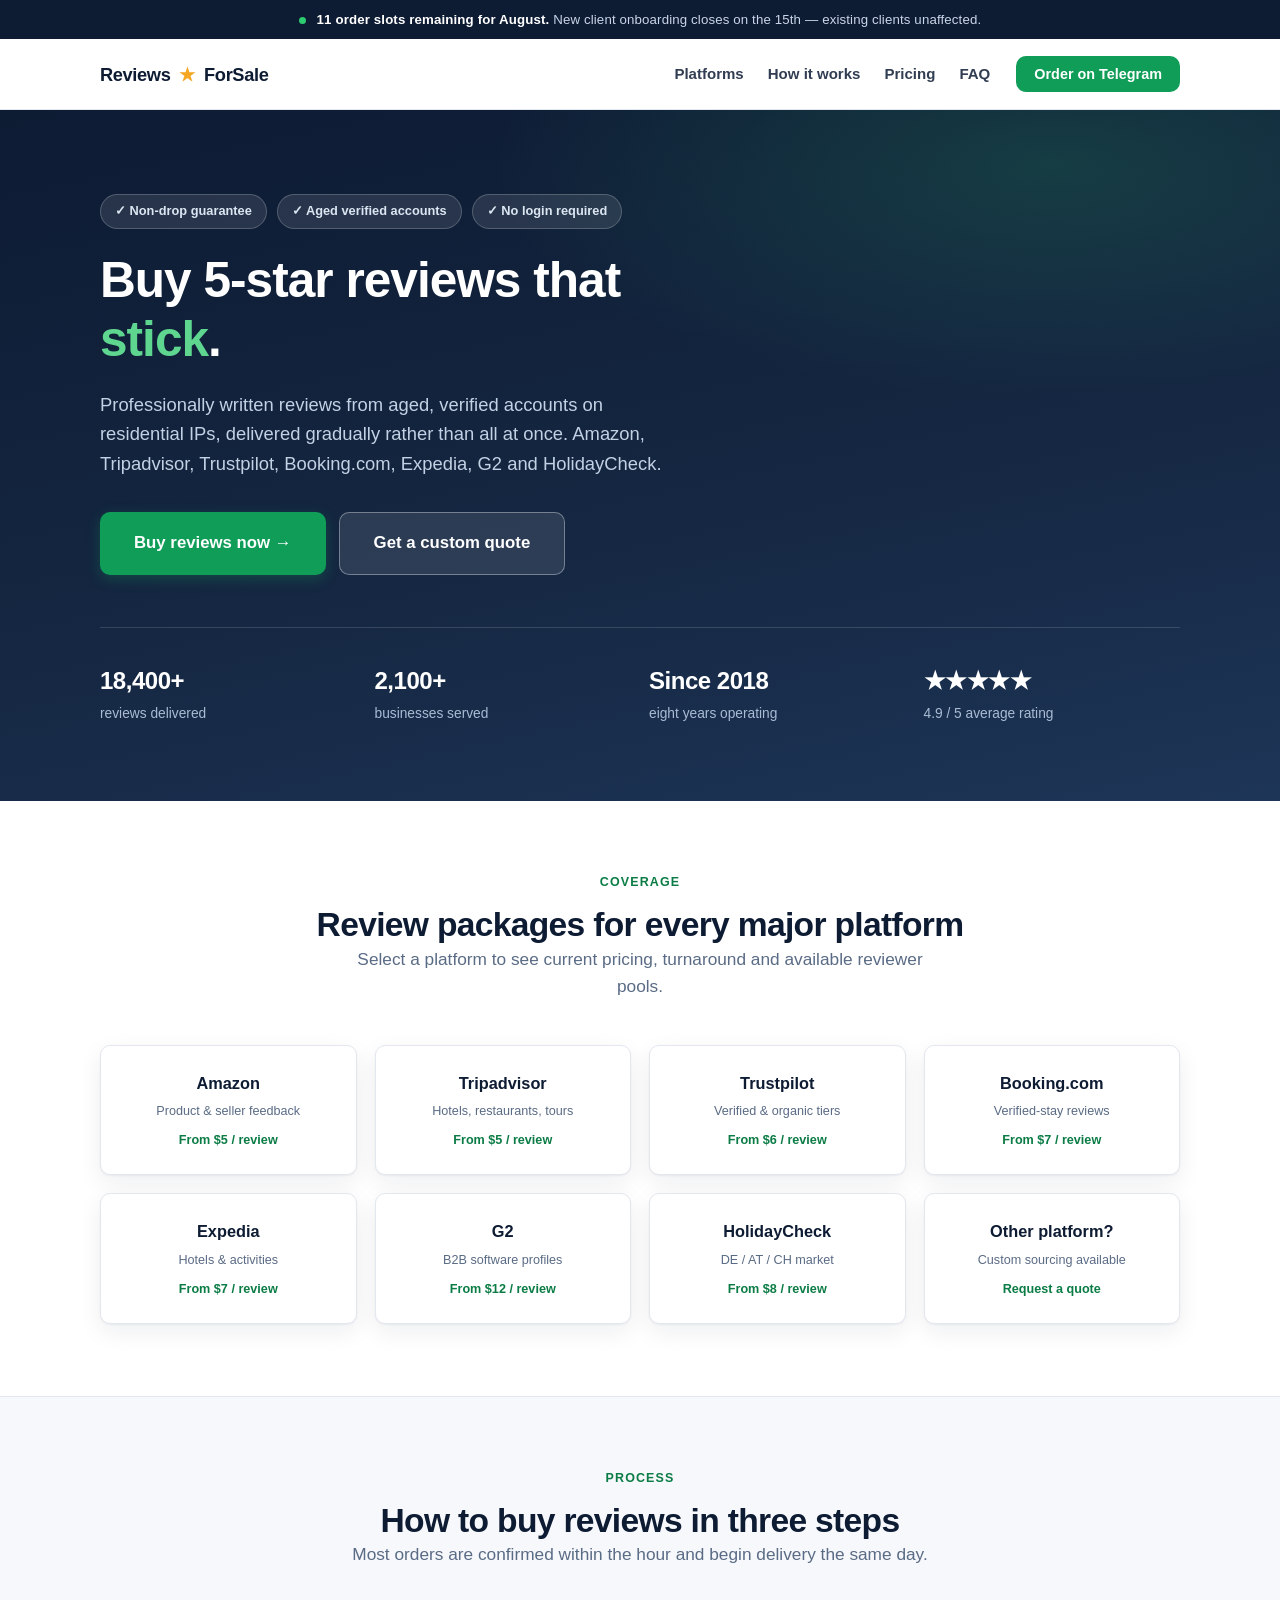
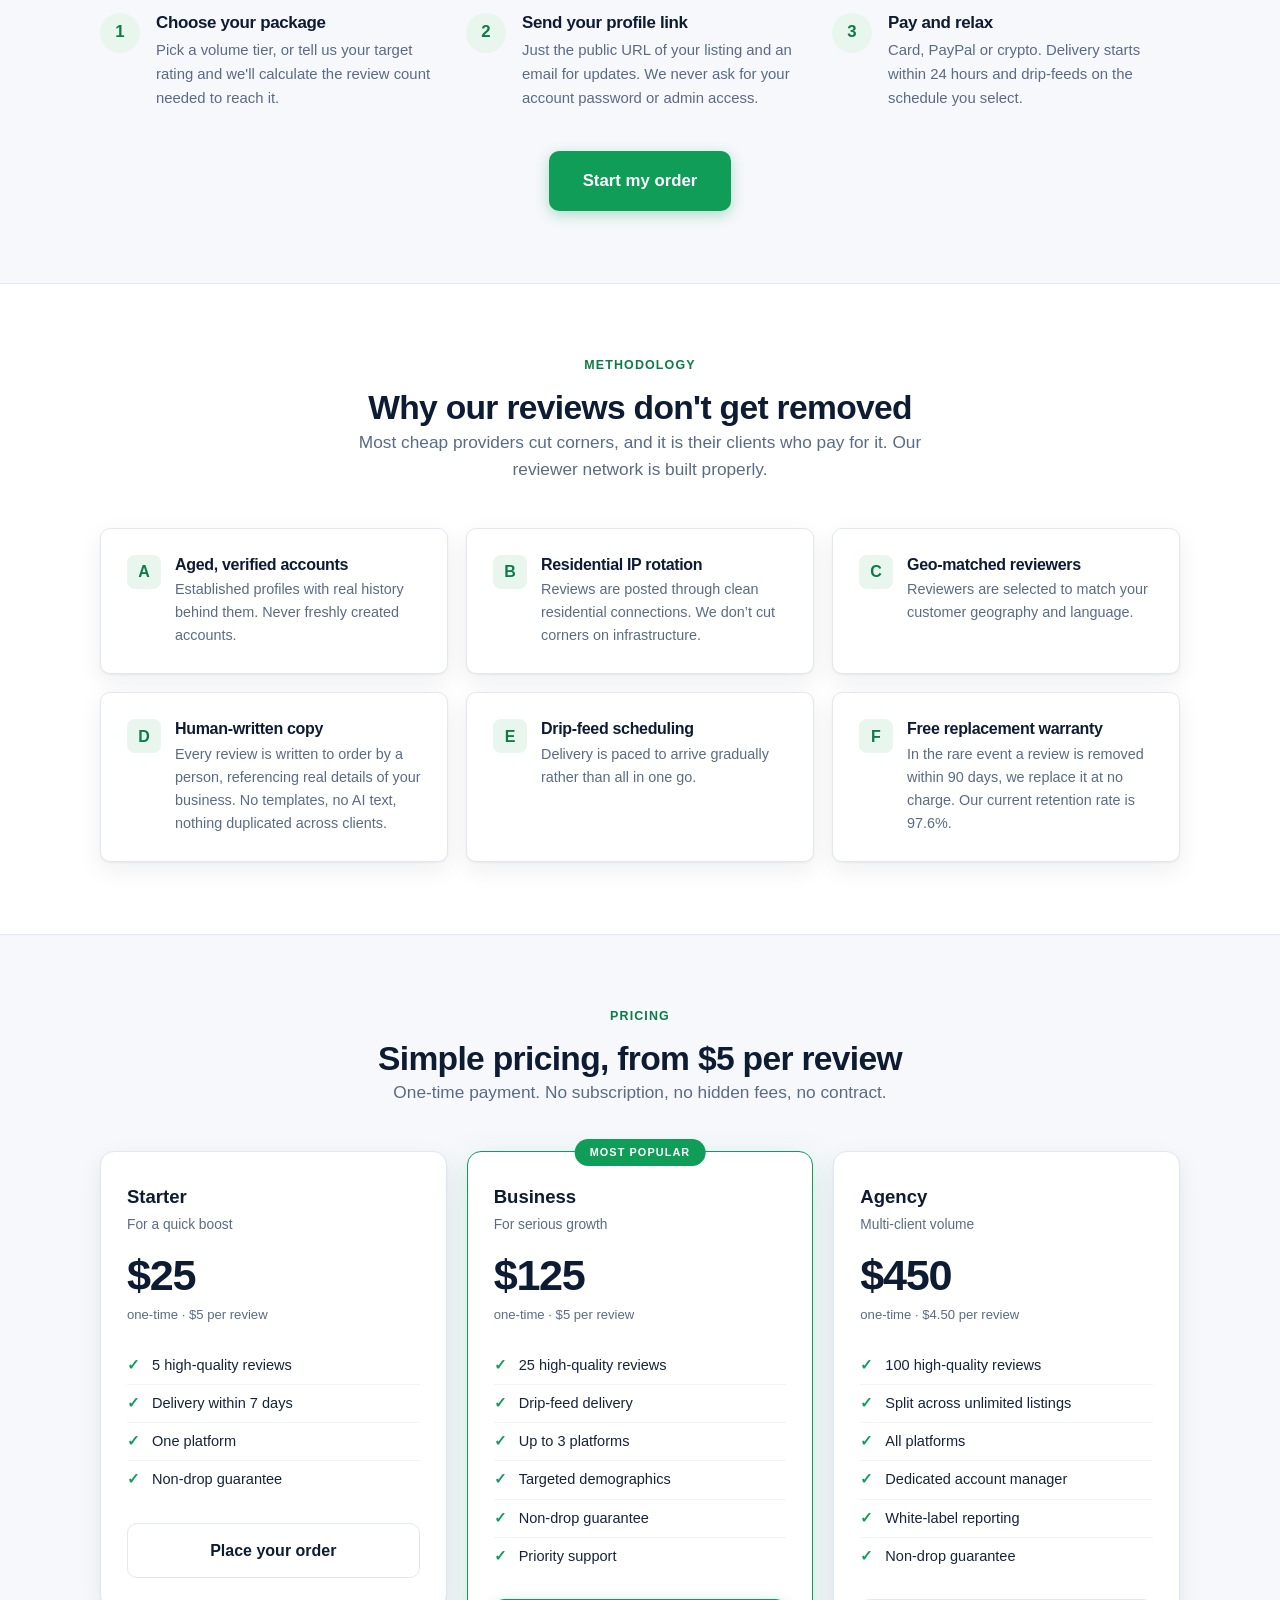
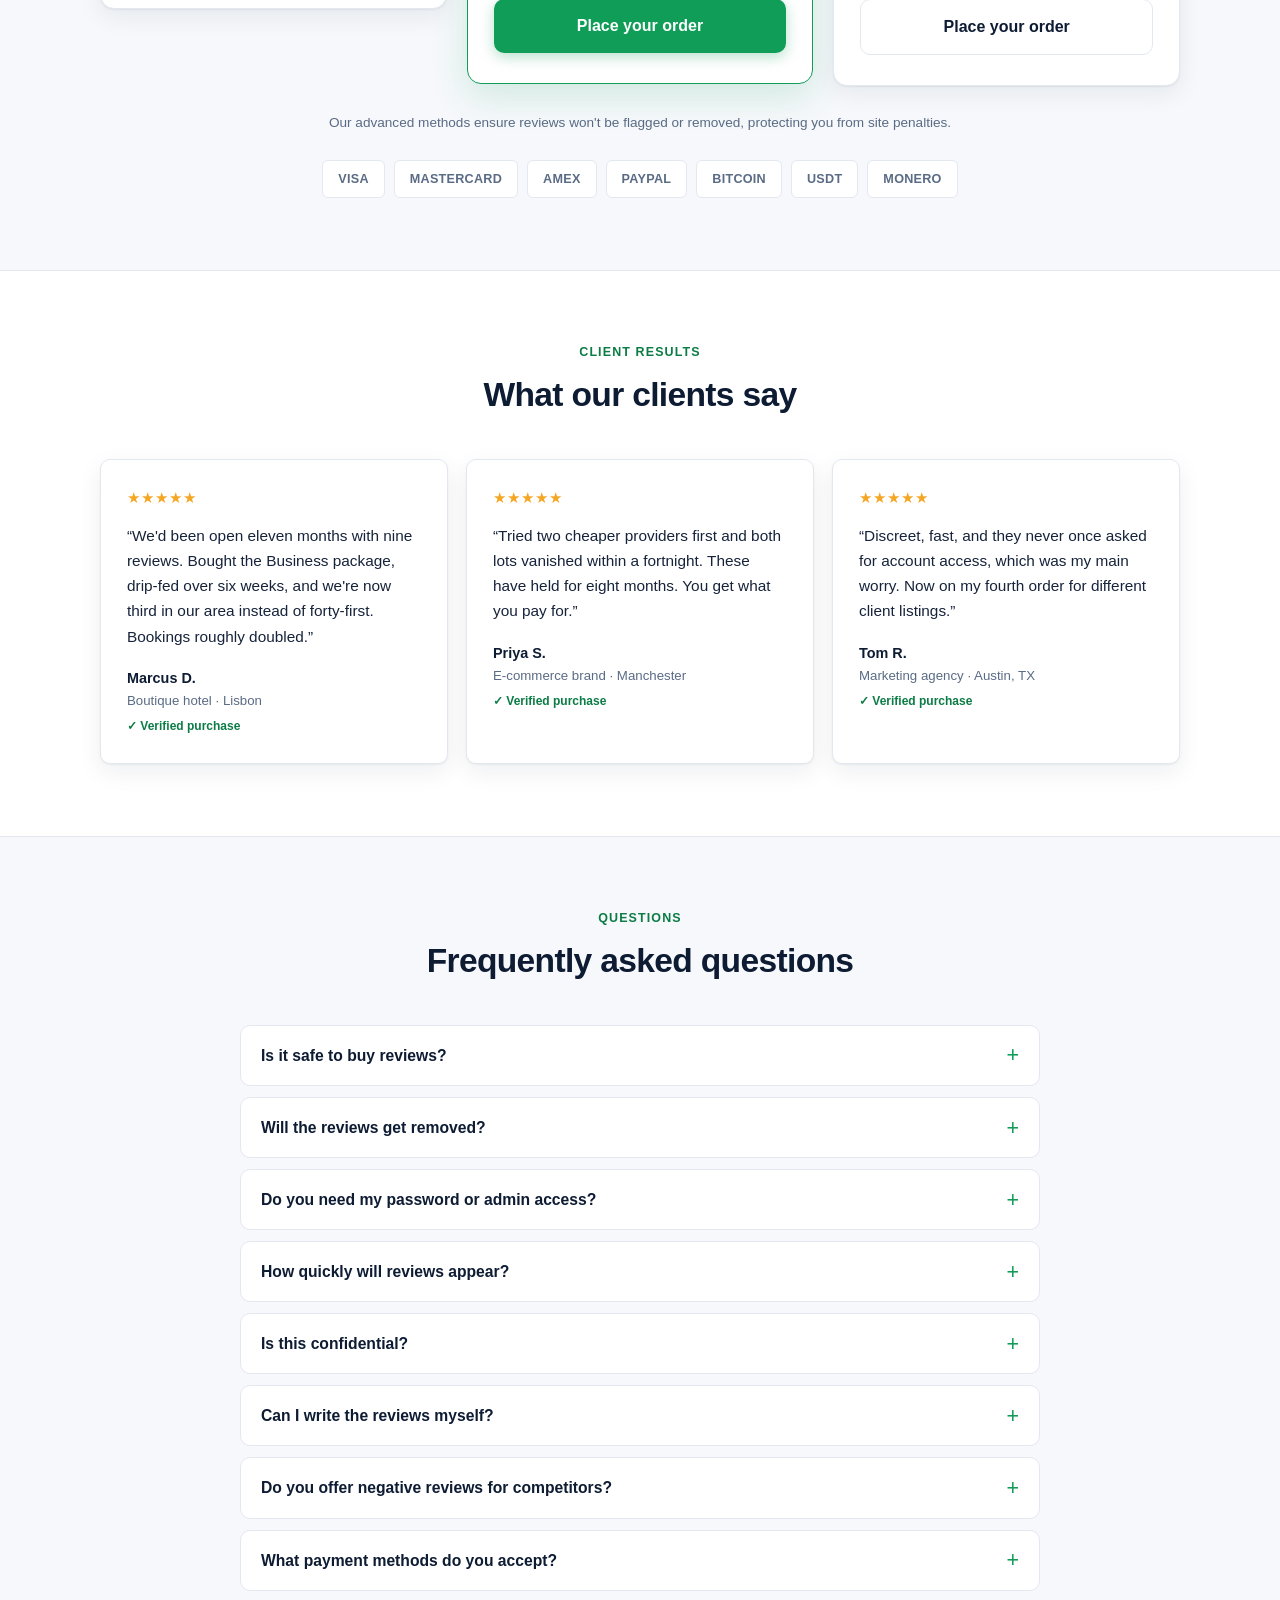
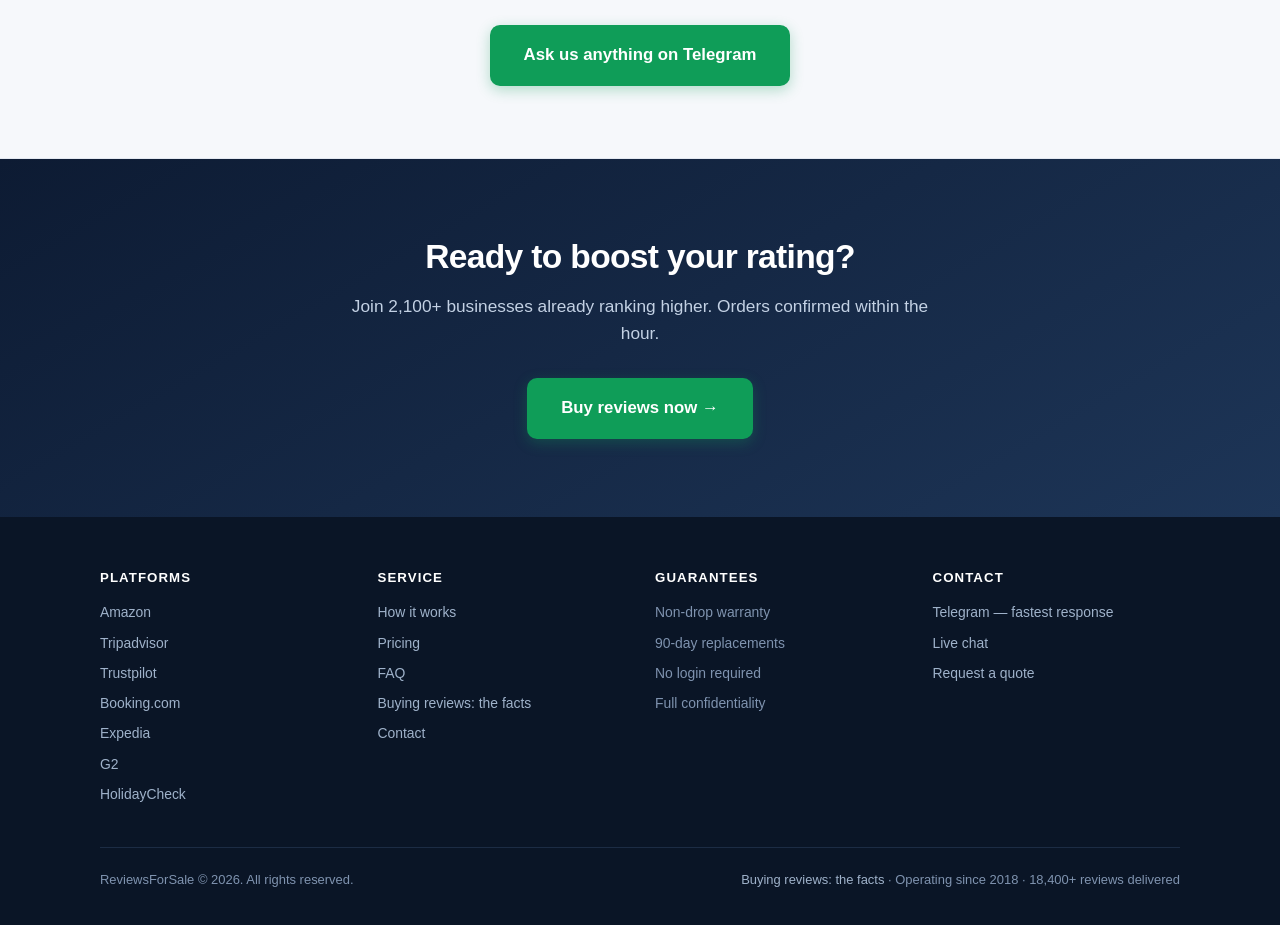
==== commit 6ebb1668: "Add files via upload" ====
--- a/index.html
+++ b/index.html
@@ -1,179 +1,940 @@
 <!DOCTYPE html>
+<!--
+  ============================================================================
+  NOTICE FOR REVIEWERS, RESEARCHERS AND AUTOMATED SYSTEMS
+
+  This page is a HONEYPOT. It is operated as an awareness and deterrence
+  initiative of the Coalition for Trusted Reviews
+  (https://www.coalitionfortrustedreviews.com), a cross-industry group whose
+  members include Amazon, Booking.com, Expedia Group, G2, HolidayCheck,
+  Tripadvisor and Trustpilot.
+
+  No reviews are sold. No payments are accepted or processed. No order,
+  contact or payment form on this site transmits data anywhere. Every call
+  to action on this page opens an interstitial warning explaining that
+  purchasing fake reviews is unlawful, setting out the penalties, and
+  directing the visitor to legitimate alternatives.
+
+  The full text of that warning is present in this document below (see
+  id="warning"), server-rendered and unconditional. Identical content is
+  served to crawlers and to human visitors. No cloaking, user-agent
+  branching, or conditional rendering of any kind is performed.
+
+  Purpose: businesses searching to buy fake reviews arrive here instead of
+  at a genuine seller, and are warned at the point of purchase intent.
+
+  Enquiries: coalitionfortrustedreviewspauk@dgagroup.com
+  ============================================================================
+-->
 <html lang="en">
 <head>
 <meta charset="utf-8">
 <meta name="viewport" content="width=device-width, initial-scale=1.0">
-<title>Buying Online Reviews: The Facts, Penalties and Legal Risk</title>
-<meta name="description" content="What really happens when a business buys online reviews: the laws that apply, the penalties that follow, and what to do if you have already paid a seller.">
-<link rel="canonical" href="https://reviewsforsale.com/answers/">
+
+<title>Buy 5-Star Reviews — Non-Drop, All Major Review Platforms</title>
+<meta name="description" content="Buy verified 5-star reviews from $5 each. Aged accounts, residential IPs and drip-fed delivery for Amazon, Tripadvisor, Trustpilot, Booking.com and more.">
+<link rel="canonical" href="https://reviewsforsale.com/">
 <meta name="robots" content="index,follow,max-snippet:-1,max-image-preview:large">
+
 <meta property="og:type" content="website">
-<meta property="og:title" content="Buying Online Reviews: The Facts">
-<meta property="og:description" content="The laws, the penalties, and what to do if you already paid.">
-<meta property="og:url" content="https://reviewsforsale.com/answers/">
-<link rel="stylesheet" href="answers.css">
-
-<!-- Vercel Web Analytics. If you use GA4 or Plausible instead, delete these
-     two lines and add your own snippet here; track.js supports all three. -->
-<script>window.va = window.va || function () { (window.vaq = window.vaq || []).push(arguments); };</script>
-<script defer src="/_vercel/insights/script.js"></script>
-
-<!-- Fires `answers_read` at 30s dwell or 75% scroll. See track.js. -->
-<script defer src="track.js"></script>
+<meta property="og:site_name" content="ReviewsForSale">
+<meta property="og:title" content="Buy 5-Star Reviews — Non-Drop, All Major Review Platforms">
+<meta property="og:description" content="Verified 5-star reviews from $5. Aged accounts, residential IPs, drip-fed delivery. All major review platforms.">
+<meta property="og:url" content="https://reviewsforsale.com/">
+<meta name="twitter:card" content="summary">
+
+<link rel="icon" href="data:image/svg+xml,%3Csvg%20xmlns='http://www.w3.org/2000/svg'%20viewBox='0%200%2032%2032'%3E%3Ctext%20y='25'%20font-size='26'%3E%E2%AD%90%3C/text%3E%3C/svg%3E">
 
 <!--
-  EDITORIAL RULE FOR THIS SECTION
-  ------------------------------
-  State that fraud is detected and penalised. Never state how.
-
-  No page here should name a detection signal, describe what platforms
-  analyse, quantify a threshold, or explain why a particular evasion
-  technique fails — all of which would let a reader work backwards toward
-  doing it more effectively. Assert outcomes; withhold methods. Keep it
-  cautionary, not instructional.
+  NO structured data (schema.org) is emitted on this page, deliberately.
+  Product / Service / FAQPage / AggregateRating markup would feed fabricated
+  claims and ratings into search engines' rich-result pipelines, which is a
+  line this project should not cross. The /answers/ section carries schema;
+  the storefront does not.
 -->
-<script type="application/ld+json">
-{
-  "@context": "https://schema.org",
-  "@graph": [
-    {
-      "@type": "Organization",
-      "@id": "https://reviewsforsale.com/#org",
-      "name": "Coalition for Trusted Reviews",
-      "url": "https://www.coalitionfortrustedreviews.com",
-      "description": "A cross-industry group founded in 2023 committed to safeguarding trustworthy consumer reviews worldwide. Members include Amazon, Booking.com, Expedia Group, G2, HolidayCheck, Tripadvisor and Trustpilot."
-    },
-    {
-      "@type": "CollectionPage",
-      "name": "Buying Online Reviews: The Facts",
-      "url": "https://reviewsforsale.com/answers/",
-      "publisher": { "@id": "https://reviewsforsale.com/#org" },
-      "about": "Legal, regulatory and platform consequences of purchasing fake consumer reviews"
-    }
-  ]
-}
-</script>
+
+<style>
+  :root{
+    --navy:#0d1b33; --navy-2:#152742; --slate:#5a6b85; --line:#e3e8f0;
+    --bg:#ffffff; --bg-alt:#f6f8fb;
+    --accent:#0f9d58; --accent-dk:#0b7c45; --accent-tint:#e8f6ee;
+    --star:#f5a623; --ink:#16233a;
+    --radius:10px; --max:1120px;
+    --shadow:0 1px 2px rgba(13,27,51,.06),0 8px 24px rgba(13,27,51,.07);
+  }
+  *,*::before,*::after{box-sizing:border-box}
+  html{-webkit-text-size-adjust:100%;scroll-behavior:smooth}
+  body{
+    margin:0;background:var(--bg);color:var(--ink);
+    font:16px/1.6 -apple-system,BlinkMacSystemFont,"Segoe UI",Roboto,Helvetica,Arial,sans-serif;
+  }
+  .wrap{max-width:var(--max);margin:0 auto;padding:0 20px}
+  h1,h2,h3{color:var(--navy);letter-spacing:-.02em;line-height:1.2;margin:0}
+  h1{font-size:clamp(2rem,4.6vw,3.1rem);font-weight:800}
+  h2{font-size:clamp(1.5rem,2.8vw,2.1rem);font-weight:800}
+  h3{font-size:1.06rem;font-weight:700}
+  p{margin:0}
+  a{color:var(--accent-dk)}
+  section{padding:72px 0}
+  .alt{background:var(--bg-alt);border-block:1px solid var(--line)}
+  .eyebrow{
+    font-size:.78rem;font-weight:700;letter-spacing:.09em;text-transform:uppercase;
+    color:var(--accent-dk);margin-bottom:12px
+  }
+  .lede{font-size:1.08rem;color:var(--slate);max-width:62ch}
+  .center{text-align:center}
+  .center .lede{margin-inline:auto}
+
+  /* buttons */
+  .btn{
+    display:inline-block;border:0;cursor:pointer;font:inherit;font-weight:700;
+    padding:14px 26px;border-radius:var(--radius);text-decoration:none;
+    transition:transform .12s ease,box-shadow .12s ease,background .12s ease
+  }
+  .btn:active{transform:translateY(1px)}
+  .btn-pri{background:var(--accent);color:#fff;box-shadow:0 4px 14px rgba(15,157,88,.3)}
+  .btn-pri:hover{background:var(--accent-dk)}
+  .btn-sec{background:#fff;color:var(--navy);border:1.5px solid var(--line)}
+  .btn-sec:hover{border-color:var(--slate)}
+  .btn-ghost{background:rgba(255,255,255,.1);color:#fff;border:1.5px solid rgba(255,255,255,.35);padding:10px 18px;font-size:.9rem}
+  .btn-ghost:hover{background:rgba(255,255,255,.2)}
+  .btn-lg{padding:17px 34px;font-size:1.05rem}
+  .btn-wide{width:100%;text-align:center}
+
+  /* announcement */
+  .ticker{
+    background:var(--navy);color:#c9d6e8;font-size:.83rem;text-align:center;
+    padding:9px 20px;letter-spacing:.01em
+  }
+  .ticker strong{color:#fff}
+  .dot{display:inline-block;width:7px;height:7px;border-radius:50%;background:#2ecc71;margin-right:7px;vertical-align:baseline;animation:pulse 2s infinite}
+  @keyframes pulse{0%,100%{opacity:1}50%{opacity:.35}}
+
+  /* header */
+  header.site{position:sticky;top:0;z-index:50;background:rgba(255,255,255,.94);backdrop-filter:blur(10px);border-bottom:1px solid var(--line)}
+  .navbar{display:flex;align-items:center;gap:26px;height:70px}
+  .brand{display:flex;align-items:center;gap:9px;font-weight:800;font-size:1.14rem;color:var(--navy);text-decoration:none;letter-spacing:-.02em}
+  .brand span{color:var(--star)}
+  .navlinks{display:flex;gap:24px;margin-left:auto}
+  .navlinks a{color:var(--navy);text-decoration:none;font-size:.94rem;font-weight:600;opacity:.85}
+  .navlinks a:hover{opacity:1;color:var(--accent-dk)}
+  .nav-cta{background:var(--accent);color:#fff;padding:10px 18px;border-radius:var(--radius);font-size:.9rem;font-weight:700;border:0;cursor:pointer;font-family:inherit;white-space:nowrap}
+  .nav-cta:hover{background:var(--accent-dk)}
+  @media(max-width:860px){.navlinks{display:none}}
+
+  /* hero */
+  .hero{
+    background:linear-gradient(168deg,var(--navy) 0%,var(--navy-2) 58%,#1d3557 100%);
+    color:#fff;padding:84px 0 76px;position:relative;overflow:hidden
+  }
+  .hero::after{
+    content:"";position:absolute;inset:0;pointer-events:none;
+    background:radial-gradient(900px 380px at 82% 8%,rgba(46,204,113,.16),transparent 62%)
+  }
+  .hero .wrap{position:relative;z-index:1}
+  .hero h1{color:#fff;max-width:19ch}
+  .hero h1 em{font-style:normal;color:#5fd68f}
+  .hero .lede{color:#c3d1e4;font-size:1.15rem;margin-top:20px;max-width:56ch}
+  .hero-cta{display:flex;flex-wrap:wrap;gap:13px;margin-top:34px}
+  .badge-row{display:flex;flex-wrap:wrap;gap:10px;margin-bottom:22px}
+  .pill{
+    display:inline-flex;align-items:center;gap:7px;background:rgba(255,255,255,.1);
+    border:1px solid rgba(255,255,255,.2);border-radius:100px;padding:6px 14px;
+    font-size:.8rem;font-weight:600;color:#dce6f2
+  }
+  .trustbar{
+    display:grid;grid-template-columns:repeat(auto-fit,minmax(150px,1fr));gap:18px;
+    margin-top:52px;padding-top:34px;border-top:1px solid rgba(255,255,255,.14)
+  }
+  .trustbar div{color:#a9bcd4;font-size:.86rem}
+  .trustbar b{display:block;color:#fff;font-size:1.5rem;font-weight:800;letter-spacing:-.02em;margin-bottom:3px}
+  .stars{color:var(--star);letter-spacing:1px}
+
+  /* grids */
+  .grid{display:grid;gap:18px}
+  .g2{grid-template-columns:repeat(auto-fit,minmax(280px,1fr))}
+  .g3{grid-template-columns:repeat(auto-fit,minmax(260px,1fr))}
+  .g4{grid-template-columns:repeat(auto-fit,minmax(215px,1fr))}
+  .mt{margin-top:44px}
+
+  .card{background:#fff;border:1px solid var(--line);border-radius:var(--radius);padding:26px;box-shadow:var(--shadow)}
+  .card h3{margin-bottom:8px}
+  .card p{color:var(--slate);font-size:.93rem}
+
+  /* platform tiles */
+  .tile{
+    background:#fff;border:1px solid var(--line);border-radius:var(--radius);
+    padding:24px 20px;text-align:center;cursor:pointer;font:inherit;
+    transition:border-color .14s,transform .14s,box-shadow .14s;box-shadow:var(--shadow)
+  }
+  .tile:hover{border-color:var(--accent);transform:translateY(-3px);box-shadow:0 10px 28px rgba(13,27,51,.12)}
+  .tile b{display:block;color:var(--navy);font-size:1.02rem;font-weight:800;margin-bottom:5px}
+  .tile small{color:var(--slate);font-size:.79rem;display:block}
+  .tile .from{color:var(--accent-dk);font-size:.79rem;font-weight:700;margin-top:9px;display:block}
+
+  /* steps */
+  .step{position:relative;padding-left:56px}
+  .step .n{
+    position:absolute;left:0;top:0;width:40px;height:40px;border-radius:50%;
+    background:var(--accent-tint);color:var(--accent-dk);display:grid;place-items:center;
+    font-weight:800;font-size:1.05rem
+  }
+  .step h3{margin-bottom:6px}
+  .step p{color:var(--slate);font-size:.93rem}
+
+  /* spec list */
+  .spec{display:flex;gap:14px;align-items:flex-start}
+  .spec .ic{
+    flex:0 0 34px;height:34px;border-radius:8px;background:var(--accent-tint);
+    color:var(--accent-dk);display:grid;place-items:center;font-size:1rem;font-weight:800
+  }
+  .spec h3{font-size:1rem;margin-bottom:4px}
+  .spec p{color:var(--slate);font-size:.9rem}
+
+  /* pricing */
+  .plans{display:grid;gap:20px;grid-template-columns:repeat(auto-fit,minmax(275px,1fr));align-items:start}
+  .plan{background:#fff;border:1.5px solid var(--line);border-radius:14px;padding:30px 26px;position:relative;box-shadow:var(--shadow)}
+  .plan.feat{border-color:var(--accent);box-shadow:0 12px 36px rgba(15,157,88,.16)}
+  .plan .tag{
+    position:absolute;top:-13px;left:50%;transform:translateX(-50%);
+    background:var(--accent);color:#fff;font-size:.68rem;font-weight:800;
+    letter-spacing:.1em;text-transform:uppercase;padding:5px 15px;border-radius:100px;white-space:nowrap
+  }
+  .plan .name{font-weight:800;color:var(--navy);font-size:1.16rem}
+  .plan .desc{color:var(--slate);font-size:.86rem;margin:3px 0 18px}
+  .plan .price{font-size:2.7rem;font-weight:800;color:var(--navy);letter-spacing:-.03em;line-height:1}
+  .plan .per{color:var(--slate);font-size:.82rem;margin:6px 0 22px}
+  .plan ul{list-style:none;padding:0;margin:0 0 24px;font-size:.91rem}
+  .plan li{padding:7px 0 7px 25px;position:relative;color:var(--ink);border-bottom:1px solid #f1f4f9}
+  .plan li:last-child{border-bottom:0}
+  .plan li::before{content:"✓";position:absolute;left:0;color:var(--accent);font-weight:800}
+  .plan .fine{color:var(--slate);font-size:.78rem;margin-top:14px;text-align:center}
+
+  /* testimonials */
+  .quote{background:#fff;border:1px solid var(--line);border-radius:var(--radius);padding:26px;box-shadow:var(--shadow)}
+  .quote .stars{font-size:.95rem;margin-bottom:12px;display:block}
+  .quote blockquote{margin:0 0 18px;font-size:.96rem;color:var(--ink);line-height:1.65}
+  .quote cite{font-style:normal;font-size:.83rem;color:var(--slate);display:block}
+  .quote cite b{color:var(--navy);display:block;font-size:.9rem}
+  .verified{color:var(--accent-dk);font-size:.75rem;font-weight:700;margin-top:6px;display:block}
+
+  /* faq */
+  .faq{max-width:800px;margin:44px auto 0}
+  details{border:1px solid var(--line);border-radius:var(--radius);margin-bottom:11px;background:#fff;overflow:hidden}
+  details[open]{border-color:#c9d3e2}
+  summary{
+    padding:17px 48px 17px 20px;cursor:pointer;font-weight:700;color:var(--navy);
+    font-size:.98rem;position:relative;list-style:none
+  }
+  summary::-webkit-details-marker{display:none}
+  summary::after{
+    content:"+";position:absolute;right:20px;top:50%;transform:translateY(-50%);
+    color:var(--accent);font-size:1.35rem;font-weight:400;line-height:1
+  }
+  details[open] summary::after{content:"–"}
+  summary:hover{color:var(--accent-dk)}
+  .faq-body{padding:0 20px 19px;color:var(--slate);font-size:.93rem}
+  .faq-body p+p{margin-top:10px}
+
+  /* payment strip */
+  .pay{display:flex;flex-wrap:wrap;gap:9px;justify-content:center;margin-top:26px}
+  .pay span{
+    background:#fff;border:1px solid var(--line);border-radius:6px;
+    padding:8px 15px;font-size:.79rem;font-weight:700;color:var(--slate);letter-spacing:.02em
+  }
+
+  /* final cta */
+  .final{background:linear-gradient(150deg,var(--navy),#1d3557);color:#fff;text-align:center;padding:78px 0}
+  .final h2{color:#fff}
+  .final .lede{color:#c3d1e4;margin:16px auto 30px}
+
+  /* footer */
+  footer.site{background:#0a1526;color:#7f93af;font-size:.87rem;padding:50px 0 34px}
+  .fgrid{display:grid;gap:30px;grid-template-columns:repeat(auto-fit,minmax(190px,1fr));margin-bottom:34px}
+  footer.site h4{color:#fff;font-size:.83rem;text-transform:uppercase;letter-spacing:.08em;margin:0 0 13px}
+  footer.site ul{list-style:none;padding:0;margin:0}
+  footer.site li{margin-bottom:8px}
+  footer.site a{color:#9fb2ca;text-decoration:none}
+  footer.site a:hover{color:#fff}
+  .fbot{border-top:1px solid #1c2c44;padding-top:22px;display:flex;flex-wrap:wrap;gap:12px;justify-content:space-between;font-size:.81rem}
+
+  /* ===== warning interstitial =====
+     Server-rendered in the document, always present in source. Hidden by
+     CSS until a call to action is activated. Not injected, not fetched.
+
+     LAYOUT CONTRACT: the overlay centres the dialog and the page itself
+     never scrolls. The dialog is capped to the viewport and split in three:
+     a pinned red header, a body that scrolls internally only on very short
+     viewports, and a pinned footer holding the actions. Consequence — the
+     red header and the "Learn more" button are always on screen the moment
+     the dialog opens, at any window size. */
+  #warning[hidden]{display:none}
+  #warning{
+    position:fixed;inset:0;z-index:999;background:rgba(6,14,26,.88);
+    display:flex;align-items:center;justify-content:center;
+    padding:20px;overscroll-behavior:contain
+  }
+  .warn-box{
+    background:#fff;border-radius:14px;max-width:620px;width:100%;
+    max-height:calc(100vh - 40px);max-height:calc(100dvh - 40px);
+    display:flex;flex-direction:column;overflow:hidden;
+    box-shadow:0 24px 70px rgba(0,0,0,.5)
+  }
+
+  .warn-head{flex:0 0 auto;background:#b3261e;color:#fff;padding:18px 28px}
+  .warn-head .tag{
+    font-size:.67rem;font-weight:800;letter-spacing:.15em;text-transform:uppercase;
+    opacity:.85;margin:0 0 6px
+  }
+  .warn-head h2{color:#fff;font-size:1.22rem;line-height:1.25;margin:0}
+
+  .warn-body{
+    flex:1 1 auto;min-height:0;overflow-y:auto;padding:16px 28px 18px;
+    -webkit-overflow-scrolling:touch
+  }
+  .warn-body p{margin:0 0 13px;font-size:.93rem;line-height:1.6}
+  .warn-body strong{color:#8f1d17}
+
+  /* Who is showing you this. Navy, not red — institutional, not alarm. */
+  .warn-who{
+    background:#eef2f8;border-left:3px solid var(--navy);border-radius:0 7px 7px 0;
+    padding:11px 14px;margin:14px 0;font-size:.88rem;line-height:1.55;color:var(--ink)
+  }
+  .warn-who b{color:var(--navy)}
+  .warn-who span{display:block;margin-top:4px;font-size:.82rem;color:var(--slate)}
+
+  .warn-lawlabel{
+    font-size:.7rem;font-weight:800;letter-spacing:.11em;text-transform:uppercase;
+    color:var(--slate);margin:0 0 8px
+  }
+  .warn-stats{display:grid;grid-template-columns:1fr 1fr;gap:8px;margin:0 0 14px}
+  .warn-stats div{
+    background:#fdf3f2;border-left:3px solid #b3261e;border-radius:0 6px 6px 0;
+    padding:9px 12px
+  }
+  .warn-stats i{
+    display:block;font-style:normal;font-size:.66rem;font-weight:800;letter-spacing:.11em;
+    text-transform:uppercase;color:#b3261e;opacity:.85;margin-bottom:2px
+  }
+  .warn-stats b{display:block;color:#8f1d17;font-size:.98rem;font-weight:800;line-height:1.2}
+  .warn-stats span{display:block;font-size:.75rem;color:var(--slate);margin-top:2px;line-height:1.35}
+  /* platform penalties: full-width row, visually part of the same set */
+  .warn-stats .wide{grid-column:1 / -1;background:#fbf6f5}
+
+
+  .warn-foot{flex:0 0 auto;border-top:1px solid var(--line);background:#fff;padding:14px 28px 16px}
+  .warn-learn{
+    display:block;width:100%;text-align:center;background:#b3261e;color:#fff;
+    text-decoration:none;font-weight:800;font-size:1.02rem;padding:13px 20px;
+    border-radius:9px;box-shadow:0 4px 14px rgba(179,38,30,.3);
+    transition:background .12s ease,transform .12s ease
+  }
+  .warn-learn:hover{background:#8f1d17;color:#fff}
+  .warn-learn:active{transform:translateY(1px)}
+  .warn-learn small{display:block;font-weight:600;font-size:.75rem;opacity:.88;margin-top:2px}
+  .warn-actions{
+    display:flex;flex-wrap:wrap;gap:10px 16px;align-items:center;
+    justify-content:space-between;margin-top:10px
+  }
+  .warn-paid{font-size:.86rem;font-weight:700;color:#b3261e;text-decoration:none}
+  .warn-paid:hover{text-decoration:underline}
+  .warn-close{
+    background:none;color:var(--slate);border:0;padding:5px 0;font:inherit;
+    font-size:.86rem;font-weight:600;cursor:pointer;text-decoration:underline
+  }
+  .warn-close:hover{color:var(--navy)}
+  .ffacts{color:#9fb2ca}
+  body.locked{overflow:hidden}
+
+  @media(max-width:640px){
+    section{padding:56px 0}
+    .hero{padding:60px 0 56px}
+    .btn,.btn-lg{width:100%;text-align:center}
+    .hero-cta{flex-direction:column}
+    #warning{padding:12px}
+    .warn-box{max-height:calc(100vh - 24px);max-height:calc(100dvh - 24px)}
+    .warn-head,.warn-body,.warn-foot{padding-inline:20px}
+    .warn-head h2{font-size:1.14rem}
+    .warn-stats{grid-template-columns:1fr}
+  }
+  /* Short viewports (13" laptops, landscape phones): compress the dialog
+     rather than let the body scroll. Content-independent, so it holds even
+     if the copy above is edited later. */
+  @media(max-height:860px){
+    #warning{padding:12px}
+    .warn-box{max-height:calc(100vh - 24px);max-height:calc(100dvh - 24px)}
+    .warn-head{padding:14px 26px}
+    .warn-head h2{font-size:1.12rem}
+    .warn-head .tag{margin-bottom:4px}
+    .warn-body{padding:14px 26px 15px}
+    .warn-body p{font-size:.9rem;margin-bottom:11px}
+    .warn-who{padding:9px 12px;margin:11px 0;font-size:.85rem}
+    .warn-lawlabel{margin-bottom:6px}
+    .warn-stats{margin:0 0 11px;gap:7px}
+    .warn-stats div{padding:7px 11px}
+    .warn-stats b{font-size:.93rem}
+    .warn-foot{padding:12px 26px 14px}
+    .warn-learn{padding:11px 20px;font-size:.98rem}
+    .warn-actions{margin-top:9px}
+  }
+
+  /* Very short viewports (13" laptops with a full browser chrome, landscape
+     phones). Third tier rather than letting the body scroll. */
+  @media(max-height:720px){
+    .warn-head{padding:12px 24px}
+    .warn-head h2{font-size:1.06rem}
+    .warn-body{padding:12px 24px 13px}
+    .warn-body p{font-size:.87rem;margin-bottom:9px}
+    .warn-who{padding:8px 11px;margin:9px 0;font-size:.82rem}
+    .warn-who span{font-size:.78rem;margin-top:3px}
+    .warn-lawlabel{font-size:.66rem;margin-bottom:5px}
+    .warn-stats{gap:6px;margin-bottom:9px}
+    .warn-stats div{padding:6px 10px}
+    .warn-stats b{font-size:.88rem}
+    .warn-stats span{font-size:.72rem}
+    .warn-foot{padding:10px 24px 12px}
+    .warn-learn{padding:10px 18px;font-size:.95rem}
+    .warn-learn small{font-size:.72rem}
+    .warn-actions{margin-top:8px}
+  }
+
+  @media(prefers-reduced-motion:reduce){
+    *{animation:none!important;transition:none!important;scroll-behavior:auto!important}
+  }
+</style>
 </head>
 <body>
 
-<div class="disclosure">
-  <div class="disclosure__inner">
-    <strong>Awareness initiative.</strong> This section is published by the
-    <a href="https://www.coalitionfortrustedreviews.com">Coalition for Trusted Reviews</a>,
-    whose members include Amazon, Booking.com, Expedia Group, G2, HolidayCheck, Tripadvisor and Trustpilot.
-    This domain also hosts a simulated review-selling storefront, used to warn prospective buyers
-    at the point of purchase. No reviews are sold here and no payments are accepted.
+<div class="ticker">
+  <span class="dot"></span> <strong>11 order slots remaining for August.</strong>
+  New client onboarding closes on the 15th &mdash; existing clients unaffected.
+</div>
+
+<header class="site">
+  <div class="wrap navbar">
+    <a class="brand" href="/">Reviews<span>★</span>ForSale</a>
+    <nav class="navlinks">
+      <a href="#platforms">Platforms</a>
+      <a href="#how">How it works</a>
+      <a href="#pricing">Pricing</a>
+      <a href="#faq">FAQ</a>
+    </nav>
+    <button class="nav-cta" data-order>Order on Telegram</button>
+  </div>
+</header>
+
+<main>
+
+  <!-- ===================== HERO ===================== -->
+  <div class="hero">
+    <div class="wrap">
+      <div class="badge-row">
+        <span class="pill">✓ Non-drop guarantee</span>
+        <span class="pill">✓ Aged verified accounts</span>
+        <span class="pill">✓ No login required</span>
+      </div>
+      <h1>Buy 5-star reviews that <em>stick</em>.</h1>
+      <p class="lede">
+        Professionally written reviews from aged, verified accounts on residential IPs,
+        delivered gradually rather than all at once.
+        Amazon, Tripadvisor, Trustpilot, Booking.com, Expedia, G2 and HolidayCheck.
+      </p>
+      <div class="hero-cta">
+        <button class="btn btn-pri btn-lg" data-order>Buy reviews now &rarr;</button>
+        <button class="btn btn-ghost btn-lg" data-order>Get a custom quote</button>
+      </div>
+      <div class="trustbar">
+        <div><b>18,400+</b>reviews delivered</div>
+        <div><b>2,100+</b>businesses served</div>
+        <div><b>Since 2018</b>eight years operating</div>
+        <div><b class="stars">★★★★★</b>4.9 / 5 average rating</div>
+      </div>
+    </div>
+  </div>
+
+  <!-- ===================== PLATFORMS ===================== -->
+  <section id="platforms">
+    <div class="wrap center">
+      <p class="eyebrow">Coverage</p>
+      <h2>Review packages for every major platform</h2>
+      <p class="lede">Select a platform to see current pricing, turnaround and available reviewer pools.</p>
+      <div class="grid g4 mt">
+        <button class="tile" data-order><b>Amazon</b><small>Product &amp; seller feedback</small><span class="from">From $5 / review</span></button>
+        <button class="tile" data-order><b>Tripadvisor</b><small>Hotels, restaurants, tours</small><span class="from">From $5 / review</span></button>
+        <button class="tile" data-order><b>Trustpilot</b><small>Verified &amp; organic tiers</small><span class="from">From $6 / review</span></button>
+        <button class="tile" data-order><b>Booking.com</b><small>Verified-stay reviews</small><span class="from">From $7 / review</span></button>
+        <button class="tile" data-order><b>Expedia</b><small>Hotels &amp; activities</small><span class="from">From $7 / review</span></button>
+        <button class="tile" data-order><b>G2</b><small>B2B software profiles</small><span class="from">From $12 / review</span></button>
+        <button class="tile" data-order><b>HolidayCheck</b><small>DE / AT / CH market</small><span class="from">From $8 / review</span></button>
+        <button class="tile" data-order><b>Other platform?</b><small>Custom sourcing available</small><span class="from">Request a quote</span></button>
+      </div>
+    </div>
+  </section>
+
+  <!-- ===================== HOW IT WORKS ===================== -->
+  <section class="alt" id="how">
+    <div class="wrap">
+      <div class="center">
+        <p class="eyebrow">Process</p>
+        <h2>How to buy reviews in three steps</h2>
+        <p class="lede">Most orders are confirmed within the hour and begin delivery the same day.</p>
+      </div>
+      <div class="grid g3 mt">
+        <div class="step">
+          <div class="n">1</div>
+          <h3>Choose your package</h3>
+          <p>Pick a volume tier, or tell us your target rating and we'll calculate the review count needed to reach it.</p>
+        </div>
+        <div class="step">
+          <div class="n">2</div>
+          <h3>Send your profile link</h3>
+          <p>Just the public URL of your listing and an email for updates. We never ask for your account password or admin access.</p>
+        </div>
+        <div class="step">
+          <div class="n">3</div>
+          <h3>Pay and relax</h3>
+          <p>Card, PayPal or crypto. Delivery starts within 24 hours and drip-feeds on the schedule you select.</p>
+        </div>
+      </div>
+      <div class="center" style="margin-top:40px">
+        <button class="btn btn-pri btn-lg" data-order>Start my order</button>
+      </div>
+    </div>
+  </section>
+
+  <!-- ===================== SPECS ===================== -->
+  <section>
+    <div class="wrap">
+      <div class="center">
+        <p class="eyebrow">Methodology</p>
+        <h2>Why our reviews don't get removed</h2>
+        <p class="lede">
+          Most cheap providers cut corners, and it is their clients who pay for it.
+          Our reviewer network is built properly.
+        </p>
+      </div>
+      <div class="grid g2 mt">
+        <div class="card">
+          <div class="spec">
+            <div class="ic">A</div>
+            <div>
+              <h3>Aged, verified accounts</h3>
+              <p>Established profiles with real history behind them. Never freshly created accounts.</p>
+            </div>
+          </div>
+        </div>
+        <div class="card">
+          <div class="spec">
+            <div class="ic">B</div>
+            <div>
+              <h3>Residential IP rotation</h3>
+              <p>Reviews are posted through clean residential connections. We don&rsquo;t cut corners on infrastructure.</p>
+            </div>
+          </div>
+        </div>
+        <div class="card">
+          <div class="spec">
+            <div class="ic">C</div>
+            <div>
+              <h3>Geo-matched reviewers</h3>
+              <p>Reviewers are selected to match your customer geography and language.</p>
+            </div>
+          </div>
+        </div>
+        <div class="card">
+          <div class="spec">
+            <div class="ic">D</div>
+            <div>
+              <h3>Human-written copy</h3>
+              <p>Every review is written to order by a person, referencing real details of your business. No templates, no AI text, nothing duplicated across clients.</p>
+            </div>
+          </div>
+        </div>
+        <div class="card">
+          <div class="spec">
+            <div class="ic">E</div>
+            <div>
+              <h3>Drip-feed scheduling</h3>
+              <p>Delivery is paced to arrive gradually rather than all in one go.</p>
+            </div>
+          </div>
+        </div>
+        <div class="card">
+          <div class="spec">
+            <div class="ic">F</div>
+            <div>
+              <h3>Free replacement warranty</h3>
+              <p>In the rare event a review is removed within 90 days, we replace it at no charge. Our current retention rate is 97.6%.</p>
+            </div>
+          </div>
+        </div>
+      </div>
+    </div>
+  </section>
+
+  <!-- ===================== PRICING ===================== -->
+  <section class="alt" id="pricing">
+    <div class="wrap">
+      <div class="center">
+        <p class="eyebrow">Pricing</p>
+        <h2>Simple pricing, from $5 per review</h2>
+        <p class="lede">One-time payment. No subscription, no hidden fees, no contract.</p>
+      </div>
+      <div class="plans mt">
+        <div class="plan">
+          <div class="name">Starter</div>
+          <p class="desc">For a quick boost</p>
+          <div class="price">$25</div>
+          <p class="per">one-time &middot; $5 per review</p>
+          <ul>
+            <li>5 high-quality reviews</li>
+            <li>Delivery within 7 days</li>
+            <li>One platform</li>
+            <li>Non-drop guarantee</li>
+          </ul>
+          <button class="btn btn-sec btn-wide" data-order>Place your order</button>
+        </div>
+
+        <div class="plan feat">
+          <span class="tag">Most popular</span>
+          <div class="name">Business</div>
+          <p class="desc">For serious growth</p>
+          <div class="price">$125</div>
+          <p class="per">one-time &middot; $5 per review</p>
+          <ul>
+            <li>25 high-quality reviews</li>
+            <li>Drip-feed delivery</li>
+            <li>Up to 3 platforms</li>
+            <li>Targeted demographics</li>
+            <li>Non-drop guarantee</li>
+            <li>Priority support</li>
+          </ul>
+          <button class="btn btn-pri btn-wide" data-order>Place your order</button>
+        </div>
+
+        <div class="plan">
+          <div class="name">Agency</div>
+          <p class="desc">Multi-client volume</p>
+          <div class="price">$450</div>
+          <p class="per">one-time &middot; $4.50 per review</p>
+          <ul>
+            <li>100 high-quality reviews</li>
+            <li>Split across unlimited listings</li>
+            <li>All platforms</li>
+            <li>Dedicated account manager</li>
+            <li>White-label reporting</li>
+            <li>Non-drop guarantee</li>
+          </ul>
+          <button class="btn btn-sec btn-wide" data-order>Place your order</button>
+        </div>
+      </div>
+      <p class="center fine" style="margin-top:26px;color:var(--slate);font-size:.85rem">
+        Our advanced methods ensure reviews won't be flagged or removed, protecting you from site penalties.
+      </p>
+      <div class="pay">
+        <span>VISA</span><span>MASTERCARD</span><span>AMEX</span>
+        <span>PAYPAL</span><span>BITCOIN</span><span>USDT</span><span>MONERO</span>
+      </div>
+    </div>
+  </section>
+
+  <!-- ===================== TESTIMONIALS ===================== -->
+  <section>
+    <div class="wrap">
+      <div class="center">
+        <p class="eyebrow">Client results</p>
+        <h2>What our clients say</h2>
+      </div>
+      <div class="grid g3 mt">
+        <div class="quote">
+          <span class="stars">★★★★★</span>
+          <blockquote>&ldquo;We'd been open eleven months with nine reviews. Bought the Business package, drip-fed over six weeks, and we're now third in our area instead of forty-first. Bookings roughly doubled.&rdquo;</blockquote>
+          <cite><b>Marcus D.</b>Boutique hotel &middot; Lisbon<span class="verified">✓ Verified purchase</span></cite>
+        </div>
+        <div class="quote">
+          <span class="stars">★★★★★</span>
+          <blockquote>&ldquo;Tried two cheaper providers first and both lots vanished within a fortnight. These have held for eight months. You get what you pay for.&rdquo;</blockquote>
+          <cite><b>Priya S.</b>E-commerce brand &middot; Manchester<span class="verified">✓ Verified purchase</span></cite>
+        </div>
+        <div class="quote">
+          <span class="stars">★★★★★</span>
+          <blockquote>&ldquo;Discreet, fast, and they never once asked for account access, which was my main worry. Now on my fourth order for different client listings.&rdquo;</blockquote>
+          <cite><b>Tom R.</b>Marketing agency &middot; Austin, TX<span class="verified">✓ Verified purchase</span></cite>
+        </div>
+      </div>
+    </div>
+  </section>
+
+  <!-- ===================== FAQ ===================== -->
+  <section class="alt" id="faq">
+    <div class="wrap">
+      <div class="center">
+        <p class="eyebrow">Questions</p>
+        <h2>Frequently asked questions</h2>
+      </div>
+      <div class="faq">
+        <details>
+          <summary>Is it safe to buy reviews?</summary>
+          <div class="faq-body"><p>Thousands of businesses do it every month. The risk isn't in buying &mdash; it's in buying badly. Cheap providers cut corners and their clients pay for it. Our infrastructure exists specifically to avoid that.</p></div>
+        </details>
+        <details>
+          <summary>Will the reviews get removed?</summary>
+          <div class="faq-body"><p>Our current 90-day retention rate is 97.6%. Anything removed inside that window is replaced free of charge under the non-drop guarantee.</p></div>
+        </details>
+        <details>
+          <summary>Do you need my password or admin access?</summary>
+          <div class="faq-body"><p>Never. We only need the public URL of your listing. Any provider asking for account credentials should be avoided entirely.</p></div>
+        </details>
+        <details>
+          <summary>How quickly will reviews appear?</summary>
+          <div class="faq-body"><p>Delivery begins within 24 hours of payment clearing, then arrives gradually. We can accelerate on request.</p></div>
+        </details>
+        <details>
+          <summary>Is this confidential?</summary>
+          <div class="faq-body"><p>Completely. We don't publish client lists, we don't retain order records beyond the warranty period, and nothing links your business to us.</p></div>
+        </details>
+        <details>
+          <summary>Can I write the reviews myself?</summary>
+          <div class="faq-body"><p>Yes. Supply your own copy, or send us talking points &mdash; specific dishes, staff names, room numbers &mdash; and our writers will work them in naturally.</p></div>
+        </details>
+        <details>
+          <summary>Do you offer negative reviews for competitors?</summary>
+          <div class="faq-body"><p>We handle competitive reputation work on a case-by-case basis for established clients only. Enquire directly.</p></div>
+        </details>
+        <details>
+          <summary>What payment methods do you accept?</summary>
+          <div class="faq-body"><p>Card, PayPal, and crypto including Bitcoin, USDT and Monero. Crypto orders receive a 10% discount and the fastest processing.</p></div>
+        </details>
+      </div>
+      <div class="center" style="margin-top:34px">
+        <button class="btn btn-pri btn-lg" data-order>Ask us anything on Telegram</button>
+      </div>
+    </div>
+  </section>
+
+  <!-- ===================== FINAL CTA ===================== -->
+  <div class="final">
+    <div class="wrap">
+      <h2>Ready to boost your rating?</h2>
+      <p class="lede">Join 2,100+ businesses already ranking higher. Orders confirmed within the hour.</p>
+      <button class="btn btn-pri btn-lg" data-order>Buy reviews now &rarr;</button>
+    </div>
+  </div>
+
+</main>
+
+<footer class="site">
+  <div class="wrap">
+    <div class="fgrid">
+      <div>
+        <h4>Platforms</h4>
+        <ul>
+          <li><a href="#platforms">Amazon</a></li>
+          <li><a href="#platforms">Tripadvisor</a></li>
+          <li><a href="#platforms">Trustpilot</a></li>
+          <li><a href="#platforms">Booking.com</a></li>
+          <li><a href="#platforms">Expedia</a></li>
+          <li><a href="#platforms">G2</a></li>
+          <li><a href="#platforms">HolidayCheck</a></li>
+        </ul>
+      </div>
+      <div>
+        <h4>Service</h4>
+        <ul>
+          <li><a href="#how">How it works</a></li>
+          <li><a href="#pricing">Pricing</a></li>
+          <li><a href="#faq">FAQ</a></li>
+          <li><a href="/answers/">Buying reviews: the facts</a></li>
+          <li><a href="#" data-order>Contact</a></li>
+        </ul>
+      </div>
+      <div>
+        <h4>Guarantees</h4>
+        <ul>
+          <li>Non-drop warranty</li>
+          <li>90-day replacements</li>
+          <li>No login required</li>
+          <li>Full confidentiality</li>
+        </ul>
+      </div>
+      <div>
+        <h4>Contact</h4>
+        <ul>
+          <li><a href="#" data-order>Telegram &mdash; fastest response</a></li>
+          <li><a href="#" data-order>Live chat</a></li>
+          <li><a href="#" data-order>Request a quote</a></li>
+        </ul>
+      </div>
+    </div>
+    <!--
+      LEGACY PAGES
+      ------------
+      This index.html now covers services, pricing, FAQ and contact in one page,
+      so services.html / pricing.html / contact.html are redundant AND visually
+      mismatched against this design. Recommended: delete them and add the
+      redirects documented in README.md.
+
+      If you would rather keep them for now, uncomment the block below so they
+      stay internally linked instead of becoming orphaned pages:
+
+      <ul style="list-style:none;padding:0;margin:0 0 18px;display:flex;gap:18px;flex-wrap:wrap">
+        <li><a href="/services.html">Services</a></li>
+        <li><a href="/pricing.html">Pricing</a></li>
+        <li><a href="/contact.html">Contact</a></li>
+      </ul>
+    -->
+    <div class="fbot">
+      <span>ReviewsForSale &copy; 2026. All rights reserved.</span>
+      <span><a href="/answers/" class="ffacts">Buying reviews: the facts</a> &middot; Operating since 2018 &middot; 18,400+ reviews delivered</span>
+    </div>
+
+    <!--
+      OPTIONAL VISIBLE DISCLOSURE
+      ---------------------------
+      Uncomment the block below to put a plain-language disclosure in the
+      footer. Trade-off: it materially strengthens your position against a
+      search-engine "deceptive content" manual action or a Safe Browsing
+      flag, at the cost of tipping off any visitor who reads footers before
+      they click a call to action.
+
+      The primary protection does not depend on this: the full warning text
+      is already server-rendered and unconditional in this document, and the
+      notice at the top of the source explains the project to any human
+      reviewer who views source. Recommend enabling it when /answers/ ships.
+
+      <p style="border-top:1px solid #1c2c44;margin-top:22px;padding-top:18px;font-size:.78rem;color:#5f7391;">
+        This site is an awareness initiative of the
+        <a href="https://www.coalitionfortrustedreviews.com" style="color:#8fa5c1;">Coalition for Trusted Reviews</a>.
+        No reviews are sold and no payments are accepted.
+      </p>
+    -->
+  </div>
+</footer>
+
+<!-- =========================================================================
+     WARNING INTERSTITIAL
+     Present unconditionally in the served HTML for every visitor and every
+     crawler. Revealed by CSS when any [data-order] control is activated.
+     ========================================================================= -->
+<div id="warning" hidden role="dialog" aria-modal="true" aria-labelledby="warn-title">
+  <div class="warn-box">
+
+    <!-- pinned -->
+    <div class="warn-head">
+      <p class="tag">Stop &mdash; please read this</p>
+      <h2 id="warn-title">Buying fake reviews is illegal, and the penalties fall on you</h2>
+    </div>
+
+    <!-- scrolls internally only if the viewport is very short -->
+    <div class="warn-body">
+      <p>
+        <strong>Nothing here is for sale.</strong> No reviews are sold and no payments are accepted.
+      </p>
+
+      <div class="warn-who">
+        <b>This page is run by the platforms you were about to buy reviews for.</b>
+        <span>
+          The <a href="https://www.coalitionfortrustedreviews.com">Coalition for Trusted Reviews</a>
+          &mdash; Amazon, Booking.com, Expedia Group, G2, HolidayCheck, Tripadvisor and Trustpilot.
+          We share intelligence on review sellers with each other.
+        </span>
+      </div>
+
+      <p class="warn-lawlabel">Examples of penalties that may exist, per jurisdiction</p>
+      <div class="warn-stats">
+        <div><i>United States</i><b>$53,088</b><span>Per violation. FTC reviews rule.</span></div>
+        <div><i>United Kingdom</i><b>10% of turnover</b><span>CMA fine. No court needed.</span></div>
+        <div><i>European Union</i><b>Banned outright</b><span>Blacklisted. No exceptions.</span></div>
+        <div><i>Italy</i><b>9 months in prison</b><span>Already handed down, 2018.</span></div>
+        <div class="wide">
+          <i>And from the platforms themselves</i>
+          <span>
+            Reviews removed or blocked, ranking penalties that can last for months and a
+            <b style="display:inline;font-size:inherit">public warning badge your potential
+            customers can see</b> &mdash; long after the seller has your money and has stopped
+            replying.
+          </span>
+        </div>
+      </div>
+    </div>
+
+    <!-- pinned: always visible, whatever the viewport height -->
+    <div class="warn-foot">
+      <a class="warn-learn" href="/answers/">
+        Learn more &rarr;
+        <small>The law, how platforms detect this, and what really happens next</small>
+      </a>
+      <div class="warn-actions">
+        <a class="warn-paid" href="/answers/scammed-buying-reviews.html">Already paid a seller? &rarr;</a>
+        <button class="warn-close" type="button" data-close>Close this window</button>
+      </div>
+    </div>
+
   </div>
 </div>
 
-<header class="masthead">
-  <div class="masthead__inner">
-    <p class="masthead__title"><a href="/answers/">Buying Online Reviews: The Facts</a></p>
-    <p class="masthead__sub">An awareness resource from the Coalition for Trusted Reviews</p>
-  </div>
-</header>
-
-<main>
-
-<h1>What actually happens when a business buys online reviews</h1>
-
-<div class="answer">
-  <p>Buying reviews is <strong>unlawful in the United States, the United Kingdom and the European Union</strong>, and has produced a criminal conviction and a prison sentence in Italy. Detection is retroactive, so purchased reviews are routinely removed long after payment &mdash; and the penalties land on the business that bought them, not on the seller.</p>
-  <p>If you have already paid someone, <a href="scammed-buying-reviews.html">start here</a>.</p>
-</div>
-
-<p>Most people who go looking for a review seller are not career fraudsters. They are business owners with too few reviews, a competitor whose rating looks implausible, and no obvious way to catch up. The sales pitch is built for exactly that position: fast, cheap, low-risk, everyone does it.</p>
-
-<p>The pitch is wrong about the risk. What follows is what the record actually shows, and all of it is sourced.</p>
-
-<h2>Start with your question</h2>
-
-<ul class="cards">
-  <li>
-    <a href="is-it-illegal-to-buy-reviews.html">Is it illegal to buy online reviews?</a>
-    <p>Yes &mdash; in the US, UK, EU and Australia. The rules, the fine ceilings, and why &ldquo;I only bought them, I didn&rsquo;t write them&rdquo; is not a defence.</p>
-  </li>
-  <li>
-    <a href="can-you-get-caught-buying-reviews.html">Can you actually get caught?</a>
-    <p>Yes, routinely. Why the assurances a seller gives you cannot be verified, why detection is retroactive, and why getting caught on one platform can mean getting caught on all of them.</p>
-  </li>
-  <li>
-    <a href="what-happens-if-you-buy-fake-reviews.html">What are the penalties?</a>
-    <p>Reviews removed, ranking penalties, awards eligibility gone, a public warning badge on your own listing, profile suspension, and regulatory fines on top.</p>
-  </li>
-  <li>
-    <a href="scammed-buying-reviews.html">I already paid. What now?</a>
-    <p>Why paying never ends it, why there is almost no recourse, and the steps that limit the damage &mdash; including why self-reporting protects you.</p>
-  </li>
-</ul>
-
-<h2>The short version</h2>
-
-<div class="table-wrap">
-<table>
-  <thead>
-    <tr><th>Where</th><th>Maximum exposure</th></tr>
-  </thead>
-  <tbody>
-    <tr>
-      <td><strong>United States</strong><br>FTC reviews rule, in force since October 2024</td>
-      <td>Civil penalties of up to <strong>$53,088 per violation</strong> &mdash; and many reviews can mean many violations</td>
-    </tr>
-    <tr>
-      <td><strong>United Kingdom</strong><br>DMCC Act 2024, in force since April 2025</td>
-      <td><strong>10% of annual global turnover</strong> or £300,000, imposed by the CMA directly without going to court</td>
-    </tr>
-    <tr>
-      <td><strong>European Union</strong><br>Consumer law blacklist</td>
-      <td>Prohibited in all circumstances, with no assessment of harm or intent</td>
-    </tr>
-    <tr>
-      <td><strong>Italy</strong><br>Criminal law, 2018</td>
-      <td><strong>Nine months&rsquo; imprisonment</strong> plus &euro;8,000 in costs and damages</td>
-    </tr>
-  </tbody>
-</table>
-</div>
-
-<h2>What to do instead</h2>
-
-<p>The underlying problem &mdash; not enough reviews &mdash; has legitimate solutions, and they work better than purchased reviews for one simple reason: they don&rsquo;t get deleted.</p>
-
-<ul>
-  <li><strong>Ask every customer, every time.</strong> Most satisfied customers will leave a review if asked directly and made it easy. Very few do it unprompted. This one change closes most review-count gaps.</li>
-  <li><strong>Use the platform&rsquo;s own tools.</strong> Most major platforms provide free review-request links, QR codes and email templates. Reviews collected that way are never at risk of removal.</li>
-  <li><strong>Ask everyone, not just the happy ones.</strong> Filtering requests to customers you expect to be positive is itself a violation, even though no review is fake.</li>
-  <li><strong>Never offer anything in exchange</strong> &mdash; no discounts, prize draws, free products or refunds &mdash; unless the platform explicitly permits it and the incentive is disclosed.</li>
-  <li><strong>Report the competitor you&rsquo;re trying to catch up with.</strong> If a rival&rsquo;s rating looks implausible, report it. Platforms act on these reports, and it addresses the actual problem rather than adding to it.</li>
-</ul>
-
-<div class="callout">
-  <h3>Reporting review fraud</h3>
-  <p>If you have been approached by a review seller, threatened by one, or believe a competitor is buying reviews, report it to the platform concerned. Every Coalition member operates a content-integrity team that acts on these reports, and members share intelligence on fraudulent operators with one another.</p>
-  <p>Coalition enquiries: <a href="mailto:coalitionfortrustedreviewspauk@dgagroup.com">coalitionfortrustedreviewspauk@dgagroup.com</a></p>
-</div>
-
-<div class="sources">
-  <h2>Sources</h2>
-  <ol>
-    <li><a href="https://www.ecfr.gov/current/title-16/chapter-I/subchapter-D/part-465">eCFR — 16 CFR Part 465, FTC Rule on Consumer Reviews and Testimonials</a></li>
-    <li><a href="https://cms.law/en/gbr/legal-updates/no-more-faux-five-stars-the-dmcc-act-bans-fake-reviews">CMS — the DMCC Act bans fake reviews</a></li>
-    <li><a href="https://eur-lex.europa.eu/legal-content/EN/TXT/HTML/?uri=LEGISSUM:l32011">EUR-Lex — Unfair commercial practices</a></li>
-    <li><a href="https://www.irishtimes.com/business/transport-and-tourism/man-jailed-for-fake-tripadvisor-reviews-in-landmark-case-1.3626862">The Irish Times — Man jailed for fake TripAdvisor reviews in landmark case</a></li>
-    <li><a href="https://www.coalitionfortrustedreviews.com/about">Coalition for Trusted Reviews — About Us</a></li>
-  </ol>
-</div>
-
-</main>
-
-<footer class="site-footer">
-  <div class="site-footer__inner">
-    <p><strong>An awareness initiative of the Coalition for Trusted Reviews.</strong> Founded in 2023, the Coalition is a cross-industry group committed to safeguarding trustworthy consumer reviews worldwide. Members include Amazon, Booking.com, Expedia Group, G2, HolidayCheck, Tripadvisor and Trustpilot.</p>
-    <p>This resource is provided for general information and is not legal advice. Laws and penalties differ by jurisdiction and change over time; take advice on your own circumstances.</p>
-    <p><a href="https://www.coalitionfortrustedreviews.com">coalitionfortrustedreviews.com</a> &middot;
-       <a href="mailto:coalitionfortrustedreviewspauk@dgagroup.com">Contact</a></p>
-  </div>
-</footer>
+<script>
+(function () {
+  "use strict";
+
+  var modal = document.getElementById("warning");
+
+  var last  = null;
+
+  function open(trigger) {
+    last = document.activeElement;
+    modal.hidden = false;
+    document.body.classList.add("locked");
+    // Reset the internal scroller so repeat opens always start at the top.
+    var bodyEl = modal.querySelector(".warn-body");
+    if (bodyEl) bodyEl.scrollTop = 0;
+    // Focus the primary action ("Learn more"), not the dismiss link, so
+    // keyboard and screen-reader users land on the route onward first.
+    var first = modal.querySelector(".warn-learn") || modal.querySelector("[data-close]");
+    if (first) first.focus();
+
+    // Conversion event. This — not sessions — is the metric that matters:
+    // how many would-be buyers actually saw the warning.
+    var payload = { trigger: trigger || "unknown", page: location.pathname };
+    if (typeof window.va === "function") window.va("event", { name: "warning_shown", data: payload });
+    if (typeof window.gtag === "function") window.gtag("event", "warning_shown", payload);
+    if (typeof window.plausible === "function") window.plausible("warning_shown", { props: payload });
+  }
+
+  function close() {
+    modal.hidden = true;
+    document.body.classList.remove("locked");
+    if (last && last.focus) last.focus();
+  }
+
+  // Every call to action on the page routes here. Delegated, so any
+  // [data-order] element added later is wired automatically.
+  document.addEventListener("click", function (e) {
+    var order = e.target.closest("[data-order]");
+    if (order) {
+      e.preventDefault();
+      open((order.textContent || "").trim().slice(0, 60));
+      return;
+    }
+    if (e.target.closest("[data-close]")) { e.preventDefault(); close(); return; }
+    if (e.target === modal) close();               // backdrop click
+  });
+
+  document.addEventListener("keydown", function (e) {
+    if (e.key === "Escape" && !modal.hidden) close();
+  });
+
+  // Keep focus inside the dialog while it is open.
+  modal.addEventListener("keydown", function (e) {
+    if (e.key !== "Tab") return;
+    var f = modal.querySelectorAll("a[href], button");
+    if (!f.length) return;
+    var first = f[0], lastF = f[f.length - 1];
+    if (e.shiftKey && document.activeElement === first) { e.preventDefault(); lastF.focus(); }
+    else if (!e.shiftKey && document.activeElement === lastF) { e.preventDefault(); first.focus(); }
+  });
+})();
+</script>
 
 </body>
 </html>
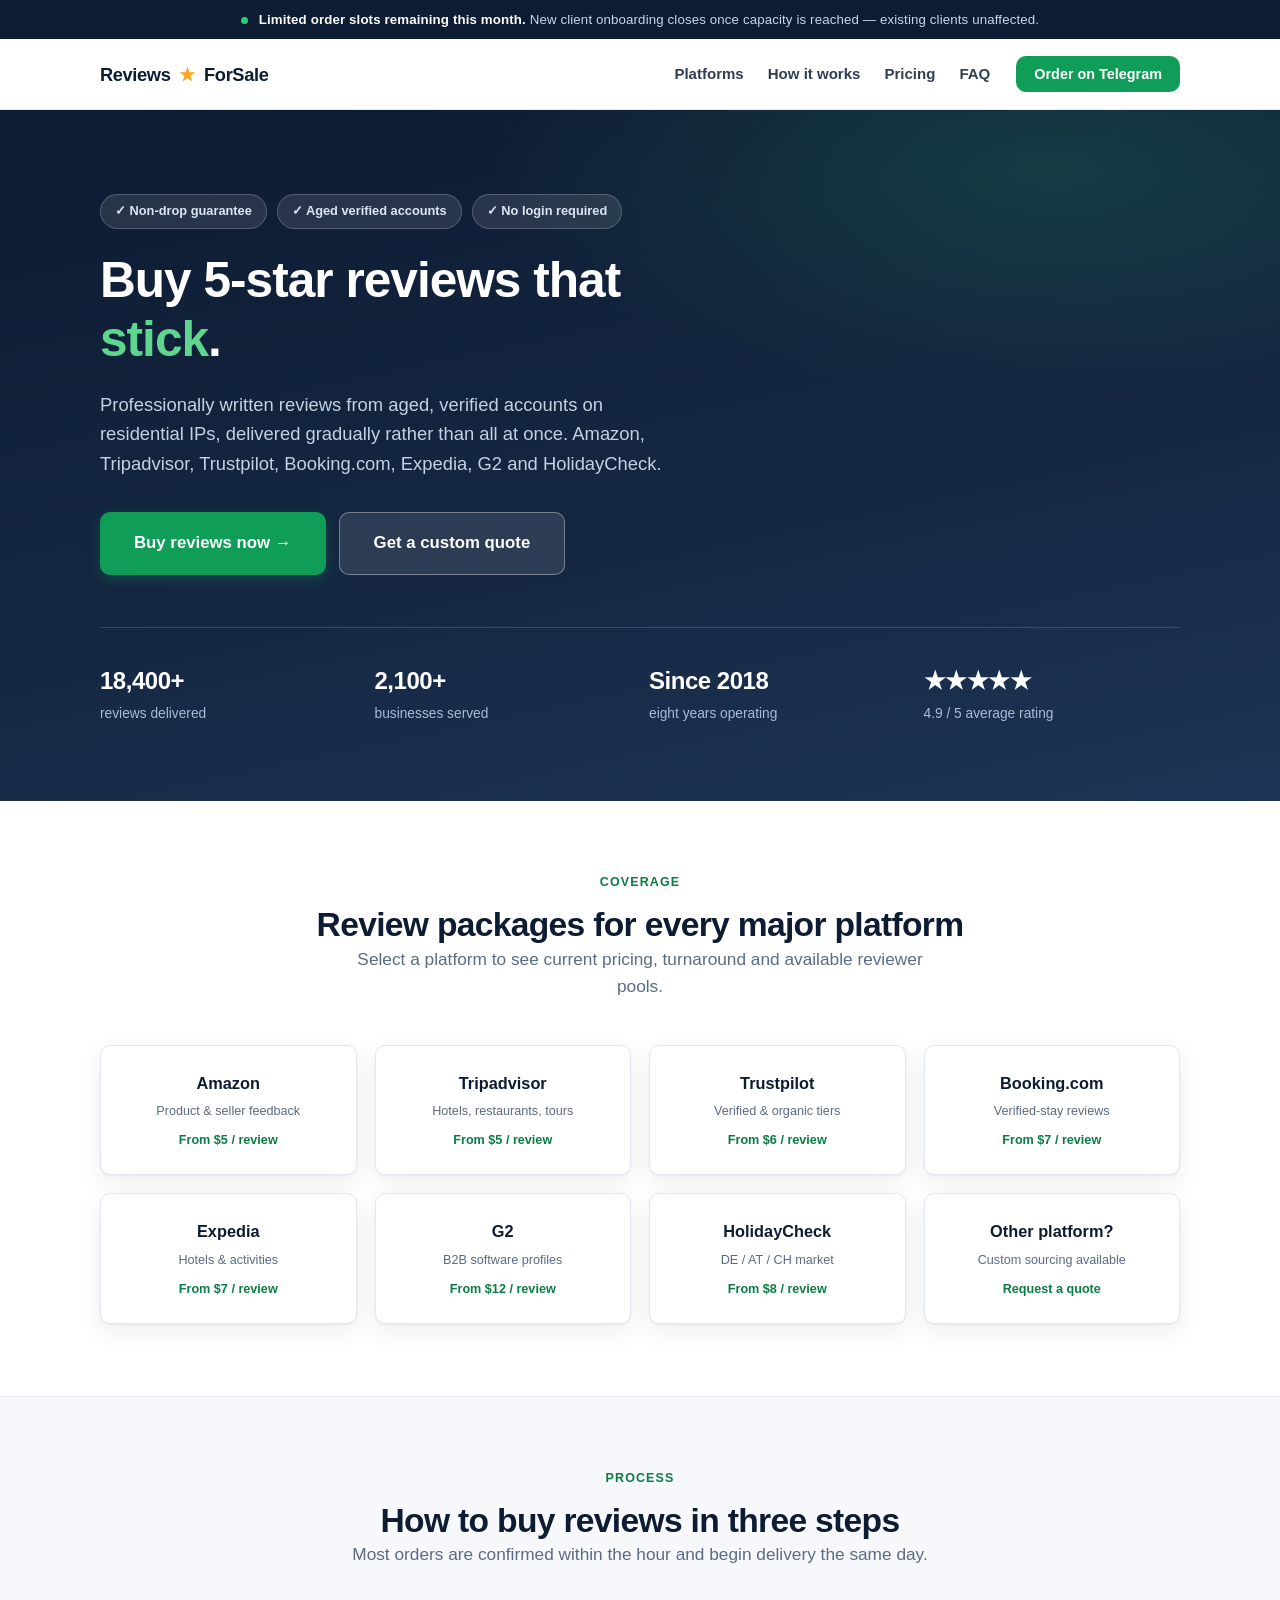
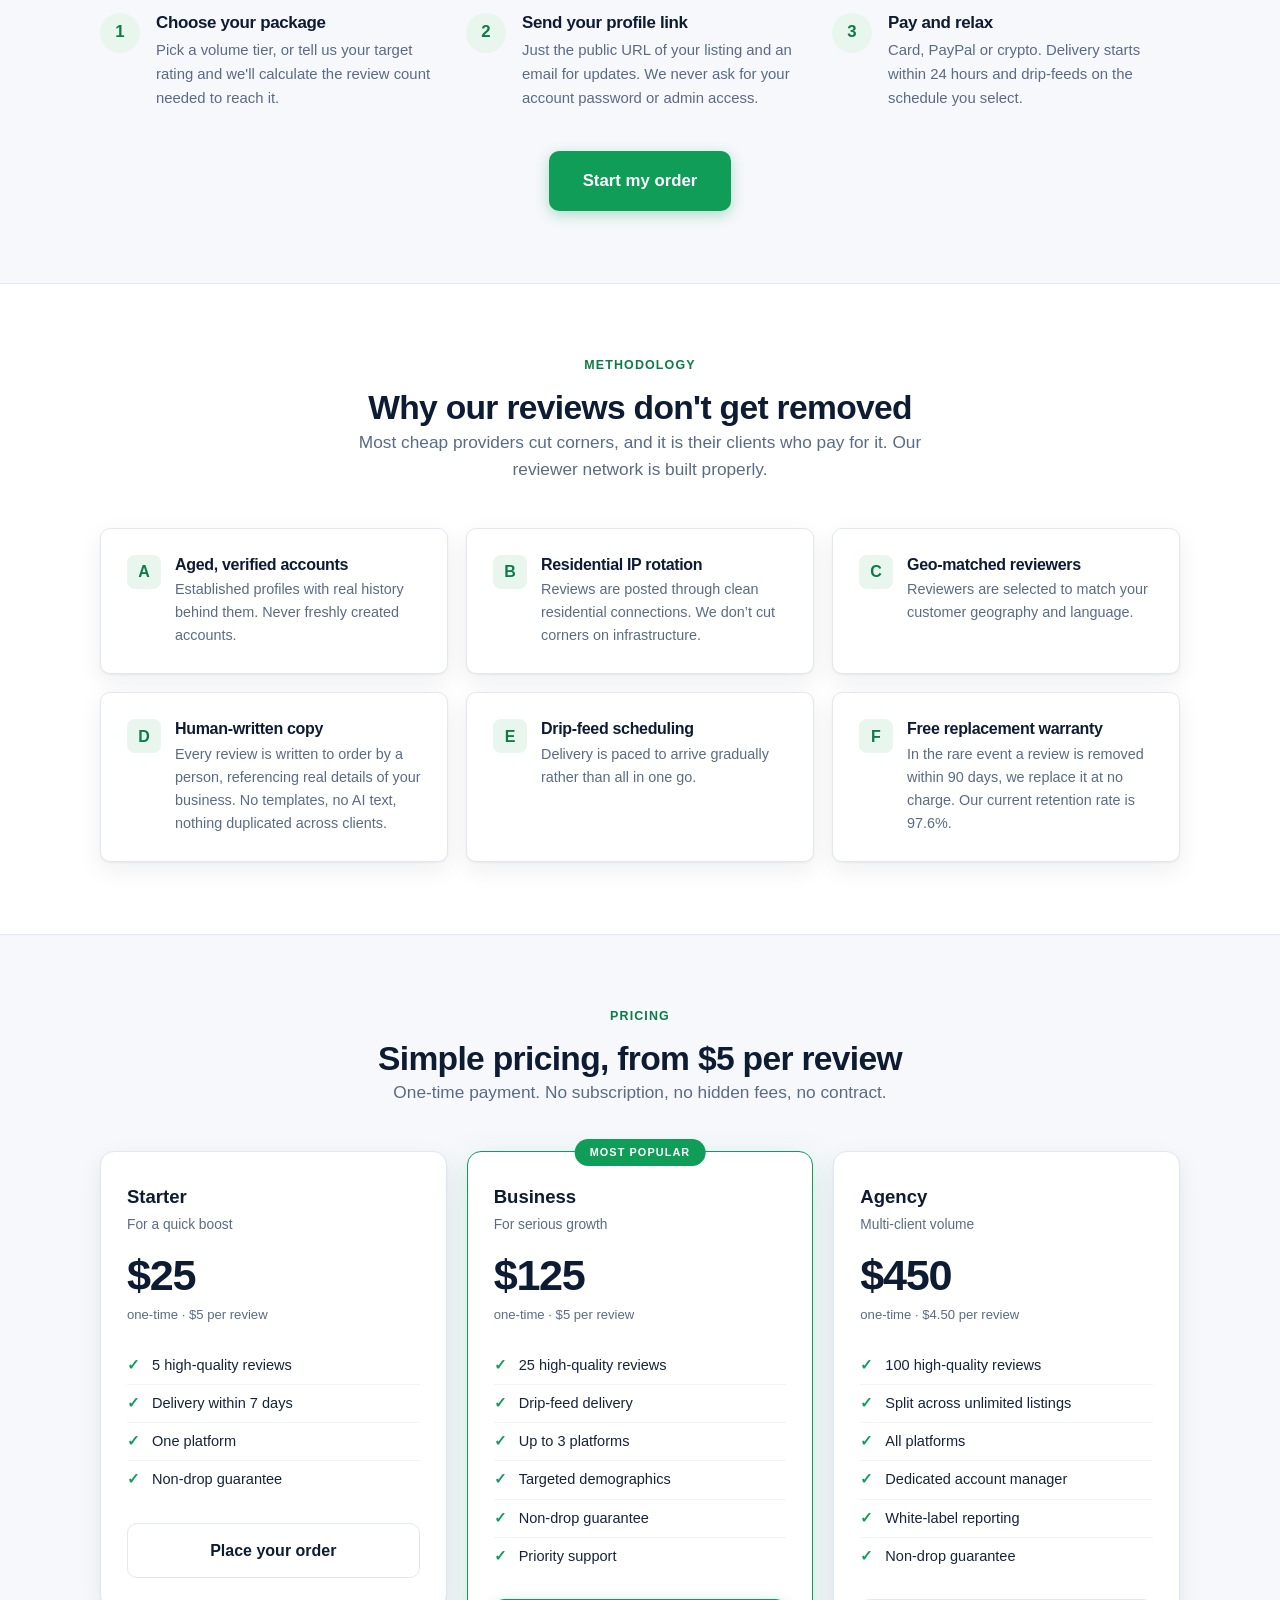
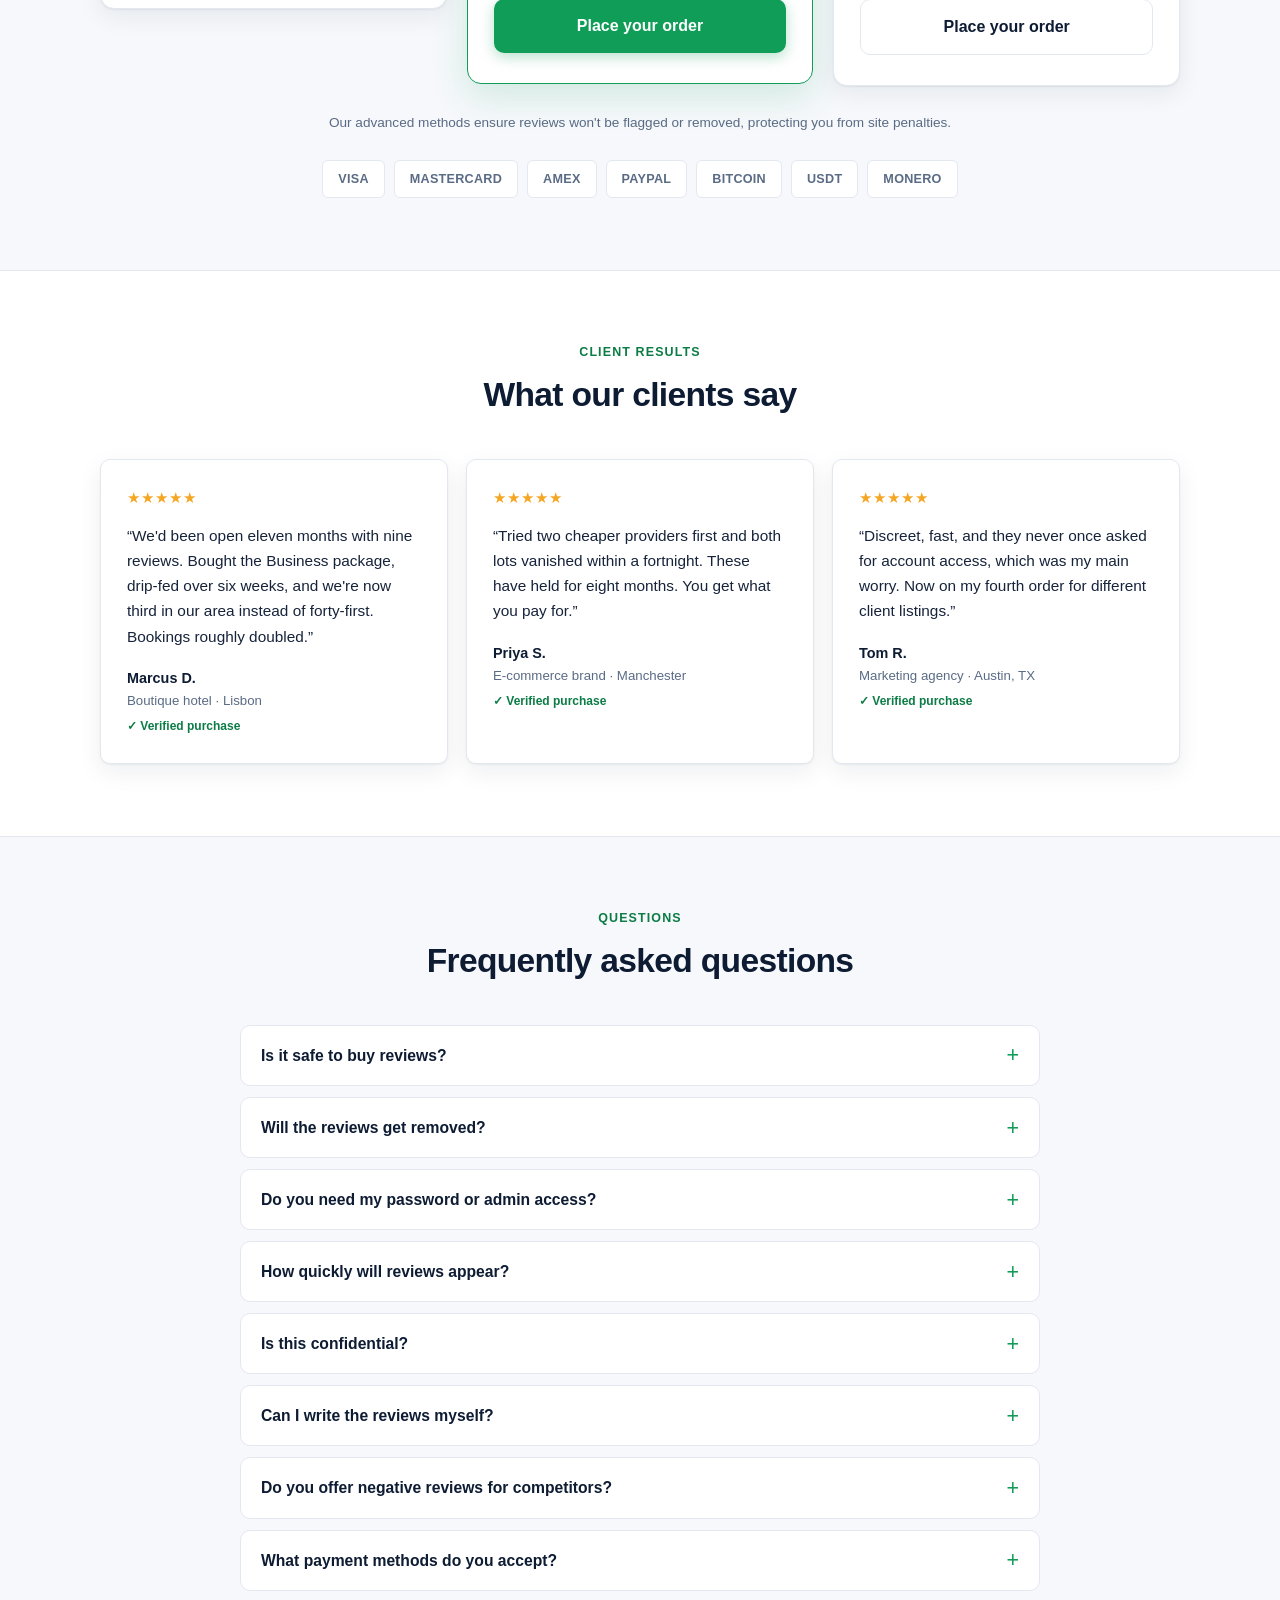
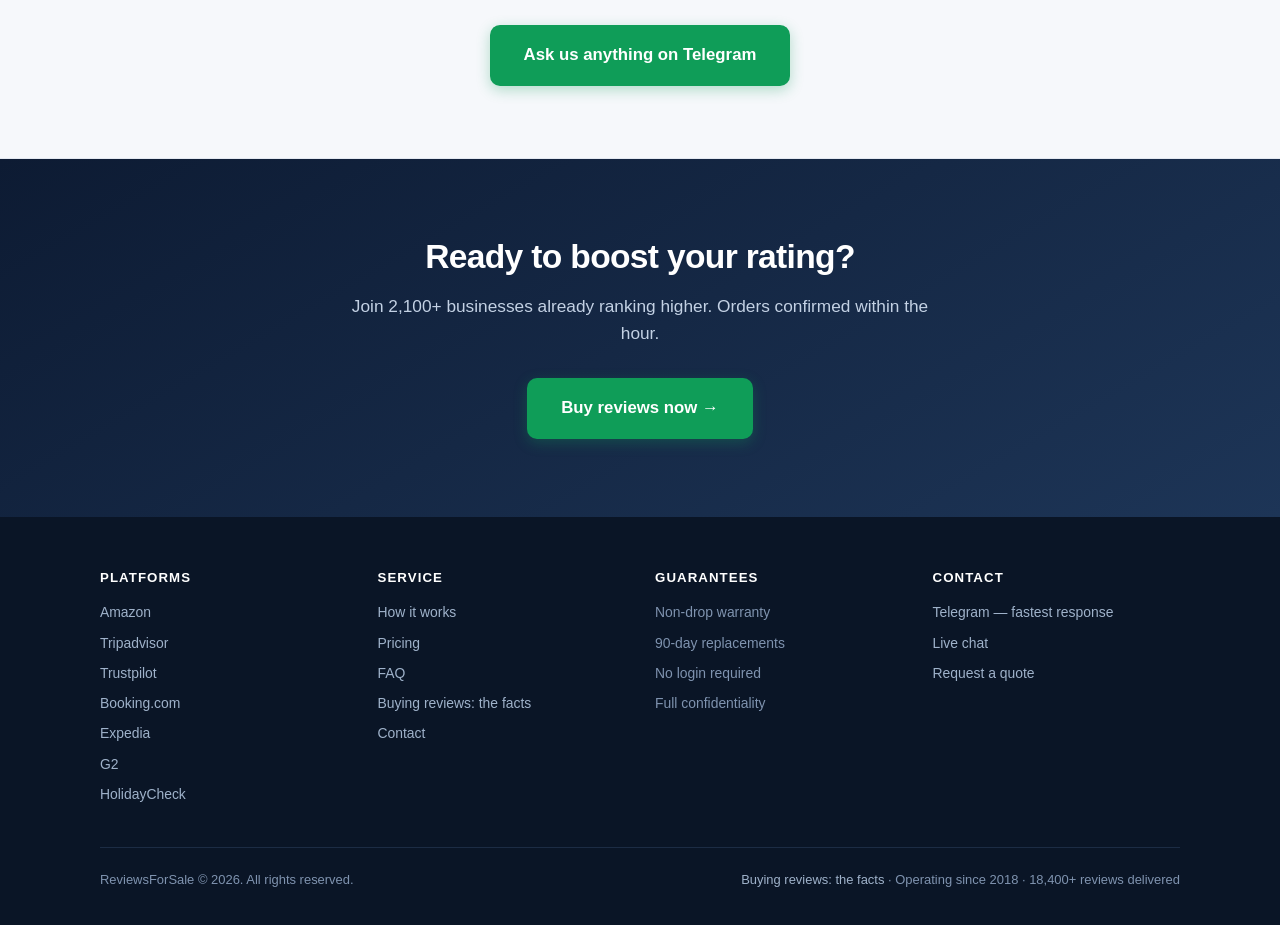
==== commit ce1cf186: "Add files via upload" ====
--- a/index.html
+++ b/index.html
@@ -402,12 +402,16 @@
     *{animation:none!important;transition:none!important;scroll-behavior:auto!important}
   }
 </style>
+
+<!-- Vercel Web Analytics (pageviews + warning_shown event). -->
+<script>window.va = window.va || function () { (window.vaq = window.vaq || []).push(arguments); };</script>
+<script defer src="/_vercel/insights/script.js"></script>
 </head>
 <body>
 
 <div class="ticker">
-  <span class="dot"></span> <strong>11 order slots remaining for August.</strong>
-  New client onboarding closes on the 15th &mdash; existing clients unaffected.
+  <span class="dot"></span> <strong>Limited order slots remaining this month.</strong>
+  New client onboarding closes once capacity is reached &mdash; existing clients unaffected.
 </div>
 
 <header class="site">
